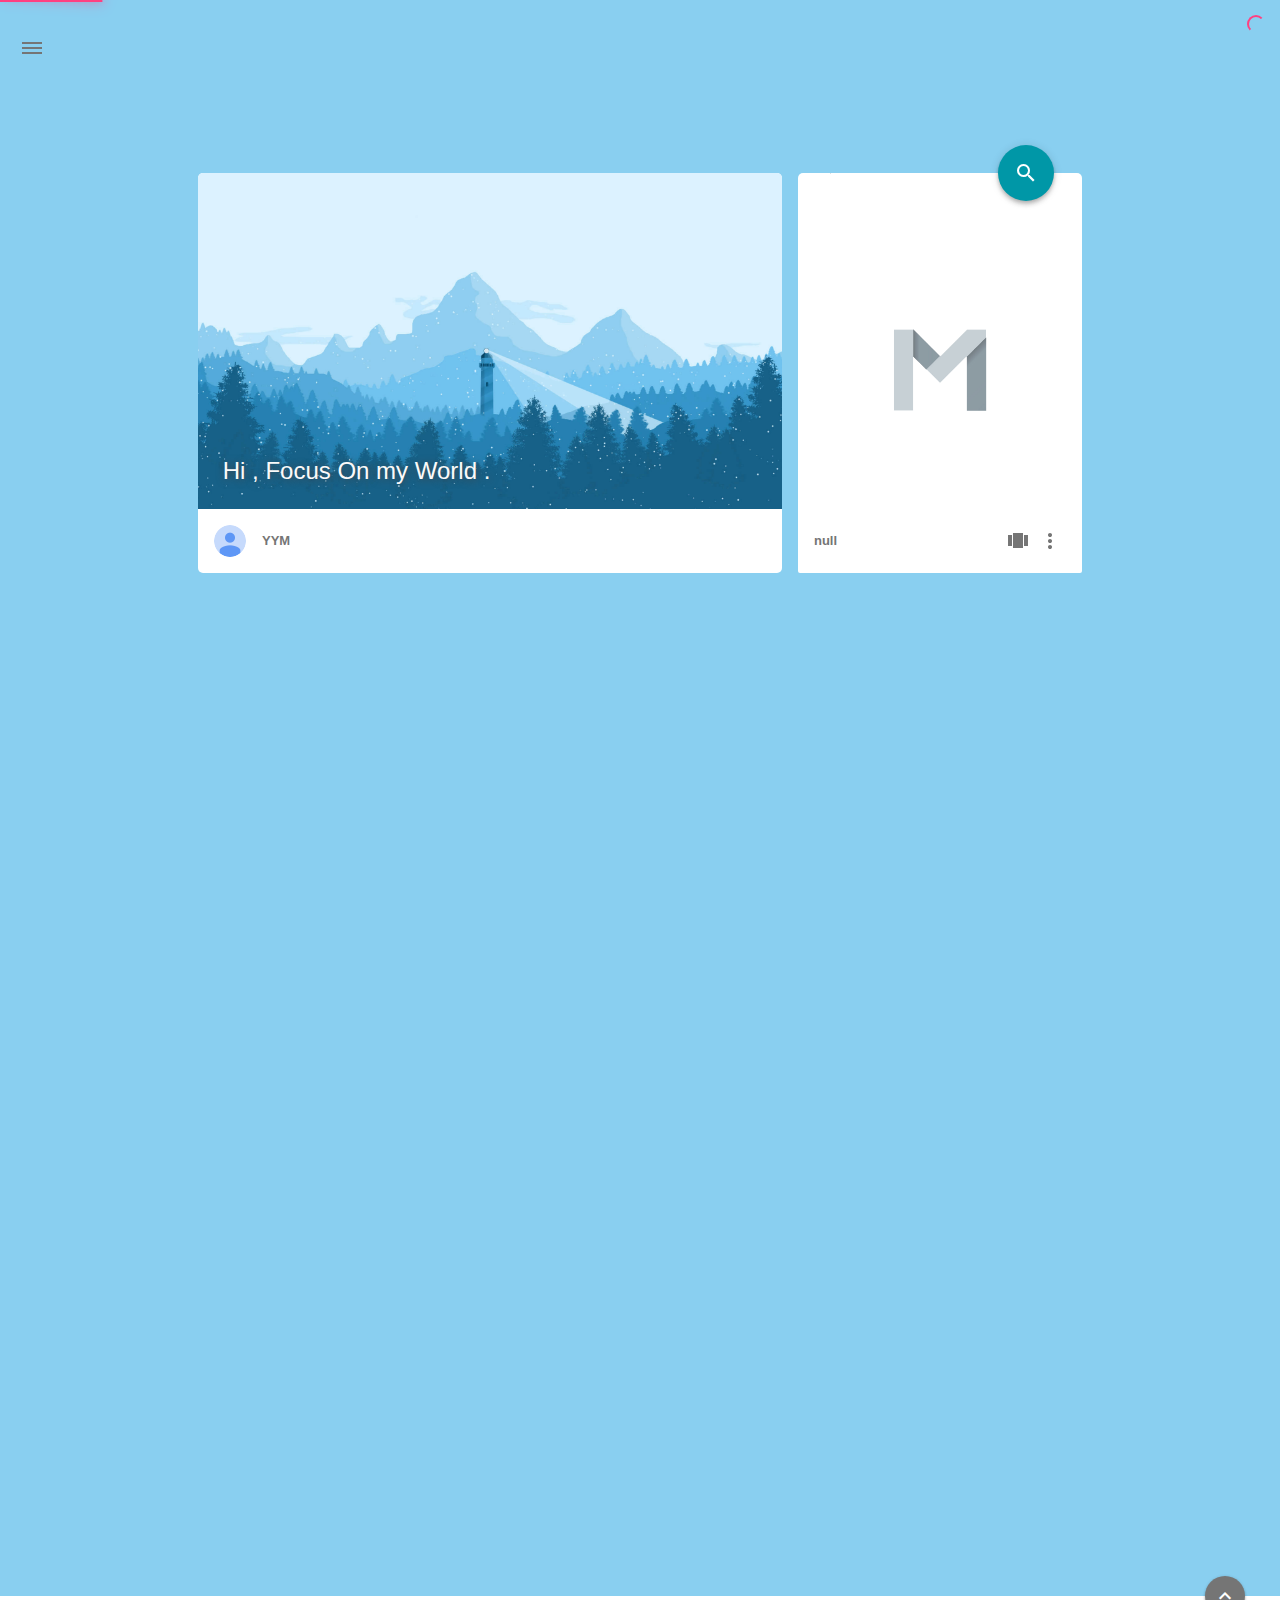
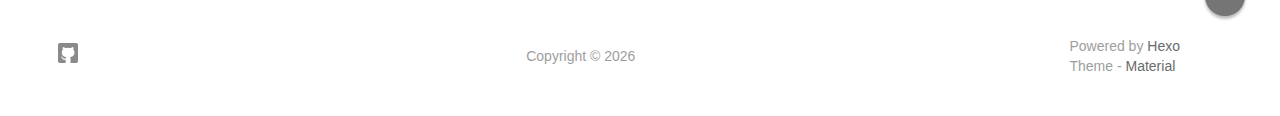
==== index.html @ 300a8f07 "Site updated: 2016-11-23 18:20:21" ====
<!DOCTYPE html>
<html>
    <head>
    <!-- Title -->
    
    <title>
        null
    </title>
    
    <!-- Favicons -->
    <link rel="icon shortcut" type="image/ico" href="/img/favicon.png">
    <link rel="icon" sizes="192x192" href="/img/favicon.png">
    <link rel="apple-touch-icon" href="/img/favicon.png">
    
    <!-- Meta & INfo -->
    <meta charset="utf-8">
    <meta http-equiv="X-UA-Compatible">
    <meta name="viewport" content="width=device-width, initial-scale=1">
    <meta name="theme-color" content="#0097A7">
    <meta name="author" content="YYM">
    <meta name="description" content="null">
    <meta name="keywords" content="yym">
    
    <!--iOS -->
    <meta name="viewport" content="width=device-width, initial-scale=1, user-scalable=no">
    <meta name="apple-mobile-web-app-title" content="Title">
    <meta name="apple-mobile-web-app-capable" content="yes">
    <meta name="apple-mobile-web-app-status-bar-style" content="black">
    <meta name="HandheldFriendly" content="True">
    <meta name="MobileOptimized" content="480">
    
    <!-- Add to homescreen for Chrome on Android -->
    <meta name="mobile-web-app-capable" content="yes">
    
    <!-- Add to homescreen for Safari on iOS -->
    <meta name="apple-mobile-web-app-capable" content="yes">
    <meta name="apple-mobile-web-app-status-bar-style" content="black">
    <meta name="apple-mobile-web-app-title" content="null">
    
    <!-- The Open Graph protocol -->
    <meta property="og:url" content="http://yoursite.com">
    <meta property="og:type" content="blog">
    <meta property="og:title" content="null">
    <meta property="og:description" content="null">
    
     <!--[if lte IE 9]>
        <link rel="stylesheet" href="/css/ie-blocker.css">
        
        
            <script src="/js/ie-blocker.zhCN.js"></script>
        
    <![endif]-->
    
    <!-- Import CSS -->
    <link rel="stylesheet" href="/css/material.min.css">
    <link rel="stylesheet" href="/css/style.min.css">
    <!-- Config CSS -->


<!-- Other Styles -->
<style>
	body, html{
		font-family: Roboto, "Helvetica Neue", Helvetica, "PingFang SC", "Hiragino Sans GB", "Microsoft YaHei", "微软雅黑", Arial, sans-serif;
	}
	
    a{
        color: #00838F
    }
    
    .mdl-card__media,
    #search-label,
    #search-form-label:after,
    #scheme-Paradox .hot_tags-count,
    #scheme-Paradox .sidebar_archives-count,
    #scheme-Paradox .sidebar-colored .sidebar-header,
    #scheme-Paradox .sidebar-colored .sidebar-badge{
        background-color: #0097A7 !important
    }
    
	/* Sidebar User Drop Down Menu Text Color */
	#scheme-Paradox .sidebar-colored .sidebar-nav>.dropdown>.dropdown-menu>li>a:hover,
    #scheme-Paradox .sidebar-colored .sidebar-nav>.dropdown>.dropdown-menu>li>a:focus{
        color: #0097A7 !important
    }
    
    #post_entry-right-info,
    .sidebar-colored .sidebar-nav li:hover > a,
    .sidebar-colored .sidebar-nav li:hover > a i,
    .sidebar-colored .sidebar-nav li > a:hover,
    .sidebar-colored .sidebar-nav li > a:hover i,
    .sidebar-colored .sidebar-nav li > a:focus i,
    .sidebar-colored .sidebar-nav > .open > a,
    .sidebar-colored .sidebar-nav > .open > a:hover,
    .sidebar-colored .sidebar-nav > .open > a:focus,
    #ds-reset #ds-ctx .ds-ctx-entry .ds-ctx-head a{
        color: #0097A7 !important
    }
    
    .toTop{
        background: #757575 !important
    }
		
	.material-layout .material-post>.material-nav,
	.material-layout .material-index>.material-nav,
	.material-nav a{
		color: #757575;
	}
		
	#scheme-Paradox .MD-burger-layer {
		background-color: #757575;
	}

	#scheme-Paradox #post-toc-trigger-btn{
		color: #757575;
	}
	
	.post-toc a:hover{
		color: #00838F;
		text-decoration: underline;
	}
</style>


<!-- Theme Background Related-->

    <style>
        body{
            background-color: #89cff0
        }
		
		/* blog_info bottom background */
        #scheme-Paradox .material-layout .something-else .mdl-card__supporting-text{
            background-color: #fff;
        }
    </style>




<!-- Fade Effect -->

    <style>
        .fade {
            transition: all 800ms linear;
            -webkit-transform: translate3d(0,0,0);
            -moz-transform: translate3d(0,0,0);
            -ms-transform: translate3d(0,0,0);
            -o-transform: translate3d(0,0,0);
            transform: translate3d(0,0,0);
            opacity: 1;
        }

        .fade.out{
            opacity: 0;
        }
    </style>

	<script src="/js/jquery.min.js"></script>
	
	<!-- UC Browser Compatible-->
	<script>
		var agent = navigator.userAgent.toLowerCase();
		if(agent.indexOf('ucbrowser')>0) {
			document.write('<link rel="stylesheet" href="/css/uc.css">');
		   alert('由于 UC 浏览器使用极旧的内核，而本网站使用了一些新的特性。\n为了您能更好的浏览，推荐使用 Chrome 或 Firefox 浏览器。');
		}
	</script>
    
    <!-- Custom Head -->
    
</head>
	
	

    <body id="scheme-Paradox">

		
        <div class="material-layout  mdl-js-layout has-drawer is-upgraded">
				
			
			
            <!-- Main Container -->
            <main class="material-layout__content" id="main">
				
                <!-- Top Anchor -->
                <div id="top"></div>
				
				
                <!-- Hamburger Button -->
                <button class="MD-burger-icon sidebar-toggle">
                    <span class="MD-burger-layer"></span>
                </button>
				
				
                <!-- Index Module -->
<div class="material-index mdl-grid">
	
		<!-- Paradox Header -->
		<!-- Daily pic -->
<div class="mdl-card daily-pic mdl-cell mdl-cell--8-col index-top-block">
    
    <!-- Pic & Slogan -->
    <div class="mdl-card__media mdl-color-text--grey-50" style="background-image:url(/img/daily_pic.png)">
        <p class="index-top-block-slogan"><a href="#">Hi , Focus On my World .</a></p>
    </div>

    <!-- Avatar & Name -->
    <div class="mdl-card__supporting-text meta mdl-color-text--grey-600">
        <!-- Author Avatar -->
        <div id="author-avatar">
            <img src="/img/avatar.png" width="32px" height="32px" alt="avatar">
        </div>
        <div>
            <strong>YYM</strong>
        </div>
    </div>
</div>

		<!-- Blog info -->
<div class="mdl-card something-else mdl-cell mdl-cell--8-col mdl-cell--4-col-desktop index-top-block">
	
    <!-- Search -->
	
	<!-- Google -->
	<div class="mdl-textfield mdl-js-textfield mdl-textfield--expandable" method="post" action="">
		<label id="search-label" class="mdl-button mdl-js-ripple-effect mdl-js-button mdl-button--fab mdl-color--accent mdl-shadow--4dp" for="search">
			<i class="material-icons mdl-color-text--white" role="presentation">search</i>
		</label>

		<form id="search-form" method="get" action="//google.com/search" accept-charset="UTF-8" class="mdl-textfield__expandable-holder" target="_blank">
			<input class="mdl-textfield__input search-input" type="search" name="q" id="search" placeholder="">
			<label id="search-form-label" class="mdl-textfield__label" for="search"></label>
			
			<input type="hidden" name="sitesearch" value="http://yoursite.com">
		</form>
	</div>






    <!-- LOGO -->
    <div class="something-else-logo mdl-color--white mdl-color-text--grey-600">
        <a href="null">
            <img src="/img/logo.png" alt="logo" />
        </a>
    </div>

    <!-- Infomation -->
    <div class="mdl-card__supporting-text meta meta--fill mdl-color-text--grey-600">
        <!-- Blog Title -->
        <div>
            <strong>null</strong>
        </div>
        <div class="section-spacer"></div>
        
        <!-- Pages -->
        <button id="show-pages-button" class="mdl-button mdl-js-button mdl-js-ripple-effect mdl-button--icon">
            <i class="material-icons" role="presentation">view_carousel</i>
            <span class="visuallyhidden">Pages</span>
        </button>
        <ul class="mdl-menu mdl-js-menu mdl-menu--bottom-right" for="show-pages-button">
            
                <a class="index_share-link" href="/about" title="about">
                    <l class="mdl-menu__item mdl-js-ripple-effect"i>
                        about
                    </li>
                </a>
            
        </ul>
        
        <!-- Menu -->
        <button id="menubtn" class="mdl-button mdl-js-button mdl-js-ripple-effect mdl-button--icon">
            <i class="material-icons" role="presentation">more_vert</i>
            <span class="visuallyhidden">show menu</span>
        </button>
        <ul class="mdl-menu mdl-js-menu mdl-menu--bottom-right" for="menubtn">
            
            <a class="index_share-link" href="null">
                <li class="mdl-menu__item mdl-js-ripple-effect">
                    文章 RSS
                </li>
            </a>
            <a class="index_share-link" href="https://twitter.com/intent/tweet?text=null&url=http://yoursite.com/&via=YYM" target="_blank">
                <li class="mdl-menu__item mdl-js-ripple-effect">
                    分享到 Twitter
                </li>
            </a>
            <a class="index_share-link" href="https://plus.google.com/share?url=http://yoursite.com/" target="_blank">
                <li class="mdl-menu__item mdl-js-ripple-effect">
                    分享到 Google+
                </li>
            </a>
            <a class="index_share-link" href="http://service.weibo.com/share/share.php?appkey=&title=null&url=http://yoursite.com/&pic=&searchPic=false&style=simple" target="_blank">
                <li class="mdl-menu__item mdl-js-ripple-effect">
                    分享到微博
                </li>
            </a>
        </ul>
    </div>
</div>

	
    
    
		
			<!-- Paradox Thumbnail -->
        	<div class="post_entry-module mdl-card mdl-cell mdl-cell--12-col fade out">
    
    <!-- Post Thumbnail -->
	
		
			<!-- Random Thumbnail -->
			<div class="post_thumbnail-random mdl-card__media mdl-color-text--grey-50">
		
	
				
		<!-- Post Title -->
		<p class="article-headline-p"><a href="/2016/11/23/hexo-基本使用/">Hexo 基本使用</a></p>
	</div>

    <!-- Post Excerpt -->
    <div class="mdl-color-text--grey-600 mdl-card__supporting-text post_entry-content">
        
          Hexo介...
        
        &nbsp;&nbsp;&nbsp;
        <span>
            <a href="/2016/11/23/hexo-基本使用/" target="_self">继续阅读</a>
        </span>
    </div>
    <!-- Post_entry Info-->
    <div id="post_entry-info">
        <div id="post_entry-left-info" class="mdl-card__supporting-text meta mdl-color-text--grey-600 ">
            <!-- Author Avatar -->
            <div id="author-avatar">
                <img src="/img/avatar.png" width="44px" height="44px" alt="YYM's avatar">
            </div>
            <div>
                <strong>YYM</strong>
                <span>11月 23, 2016</span>
            </div>
        </div>
        <div id="post_entry-right-info">
            <!-- Category -->
            <span class="post_entry-category">
                
            </span>
            
            
            
            <!-- Post Views -->
            <span class="post_entry-views">
                
            </span>
        </div>
    </div>
            
</div>

		
		
    
		
			<!-- Paradox Thumbnail -->
        	<div class="post_entry-module mdl-card mdl-cell mdl-cell--12-col fade out">
    
    <!-- Post Thumbnail -->
	
		
			<!-- Random Thumbnail -->
			<div class="post_thumbnail-random mdl-card__media mdl-color-text--grey-50">
		
	
				
		<!-- Post Title -->
		<p class="article-headline-p"><a href="/2016/11/23/hello-world/">Hello World</a></p>
	</div>

    <!-- Post Excerpt -->
    <div class="mdl-color-text--grey-600 mdl-card__supporting-text post_entry-content">
        
          Welcome to Hexo
        
        &nbsp;&nbsp;&nbsp;
        <span>
            <a href="/2016/11/23/hello-world/" target="_self">继续阅读</a>
        </span>
    </div>
    <!-- Post_entry Info-->
    <div id="post_entry-info">
        <div id="post_entry-left-info" class="mdl-card__supporting-text meta mdl-color-text--grey-600 ">
            <!-- Author Avatar -->
            <div id="author-avatar">
                <img src="/img/avatar.png" width="44px" height="44px" alt="YYM's avatar">
            </div>
            <div>
                <strong>YYM</strong>
                <span>11月 23, 2016</span>
            </div>
        </div>
        <div id="post_entry-right-info">
            <!-- Category -->
            <span class="post_entry-category">
                
            </span>
            
            
            
            <!-- Post Views -->
            <span class="post_entry-views">
                
            </span>
        </div>
    </div>
            
</div>

		
		
    
    
	
		<script>
    
    var randomNum;
    
    var locatePost = $(".something-else").next();
    for(var i=0; i < 10; i++){
        
        randomNum = Math.floor(Math.random() * 5 + 1);
        
        locatePost.children(".post_thumbnail-random").attr('id', 'random_thumbnail-'+randomNum);
        locatePost.children(".post_thumbnail-random").css('background-image', 'url(' + '/img/random/' + randomNum + '.png' + ')')
        
        locatePost = locatePost.next();
    }
    
</script>

	

</div>

				
				
					<!-- Overlay For Active Sidebar -->
<div class="sidebar-overlay "></div>

<!-- Material sidebar -->
<aside id="sidebar" class="sidebar sidebar-colored  sidebar-fixed-left" role="navigation">
	<div id="sidebar-main">
	    <!-- Sidebar Header -->
		<div class="sidebar-header header-cover" style="background-image: url(/img/sidebar_header.png);">
    <!-- Top bar -->
    <div class="top-bar"></div>

    <!-- Sidebar toggle button -->
    <button type="button" class="sidebar-toggle mdl-button mdl-js-button mdl-js-ripple-effect mdl-button--icon" style="display: initial;" data-upgraded=",MaterialButton,MaterialRipple">
    <i class="material-icons">clear_all</i>
    <span class="mdl-button__ripple-container"><span class="mdl-ripple"></span></span></button>

    <!-- Sidebar Avatar -->
    <div class="sidebar-image">
        <img src="/img/avatar.png" alt="YYM's avatar">
    </div>

    <!-- Sidebar Email -->
    <a data-toggle="dropdown" class="sidebar-brand" href="#settings-dropdown">
        906345638@qq.com
        <b class="caret"></b>
    </a>
</div>

		<!-- Sidebar Navigation  -->
		<ul class="nav sidebar-nav">
    <!-- User dropdown  -->
    <li class="dropdown">
        <ul id="settings-dropdown" class="dropdown-menu">
			
                <li>
                    <a href="#" target="_blank" title="Email Me">
						<i class="material-icons sidebar-material-icons sidebar-indent-left1pc-element">email</i>
                        Email Me
                    </a>
                </li>
            
        </ul>
    </li>

    <!-- Homepage -->
    <li id="sidebar-first-li">
        <a href="/" target="_self">
            <i class="material-icons sidebar-material-icons">home</i>
             主页
        </a>
    </li>

    <!-- I'm Feeling Lucky -->
<!--
    <li class="dropdown">
        <a href="" target="_self">
            <i class="material-icons sidebar-material-icons">explore</i>
             sidebar.imlucky
        </a>
    </li>
-->

	
    <!-- Archives  -->
    <li class="dropdown">
        <a href="#" class="ripple-effect dropdown-toggle" data-toggle="dropdown">
            <i class="material-icons sidebar-material-icons">inbox</i>
             归档
            <b class="caret"></b>
        </a>
        <ul class="dropdown-menu">
            <li>
            <a class="sidebar_archives-link" href="/archives/2016/11/">十一月 2016<span class="sidebar_archives-count">2</span></a>
        </ul>
    </li>

    <!-- Divider -->
    <li class="divider"></li>


    <!-- Pages  -->
	
		<li>
			<a href="/about" title="about">
				about
			</a>
		</li>
	

    <!-- Article Numebr  -->
    <li>
        <a href="/archives">
             文章总数
             <span class="sidebar-badge">2</span>
        </a>
    </li>
</ul>

		<!-- Sidebar Divider -->
		<div class="sidebar-divider"></div>

		<!-- Sidebar Footer -->
		<!-- 
I'm glad you use this theme, the development is no so easy, I hope you can keep the copyright, I will thank you so much.
If you still want to delete the copyrights, could you still retain the first one? Which namely "Theme Material"
It will not impact the appearance and can give developers a lot of support :)

很高兴您使用并喜欢该主题，开发不易 十分谢谢与希望您可以保留一下版权声明。
如果您仍然想删除的话 能否只保留第一项呢？即 "Theme Material"
它不会影响美观并可以给开发者很大的支持。 :) 
-->

<!-- Theme Material -->
<a href="https://github.com/viosey/hexo-theme-material"  class="sidebar-footer-text-a" target="_blank">
	<div class="sidebar-text mdl-button mdl-js-button mdl-js-ripple-effect sidebar-footer-text-div" data-upgraded=",MaterialButton,MaterialRipple">
		主题 - Material
		<span class="sidebar-badge badge-circle">i</span>
	</div>
</a>

<!-- Help & Support -->
<!--
<a href="mailto:hiviosey@gmail.com" class="sidebar-footer-text-a">
    <div class="sidebar-text mdl-button mdl-js-button mdl-js-ripple-effect sidebar-footer-text-div" data-upgraded=",MaterialButton,MaterialRipple">
		sidebar.help
		<span class="mdl-button__ripple-container">
			<span class="mdl-ripple"></span>
		</span>
	</div>
</a>
-->

<!-- Feedback -->
<!--
<a href="https://github.com/viosey/hexo-theme-material/issues" target="_blank" class="sidebar-footer-text-a">
    <div class="sidebar-text mdl-button mdl-js-button mdl-js-ripple-effect sidebar-footer-text-div" data-upgraded=",MaterialButton,MaterialRipple">
         sidebar.feedback
                    <span class="mdl-button__ripple-container"><span class="mdl-ripple"></span></span></div>
</a>
-->

<!-- Abount Theme -->
<!--
<a href="https://blog.viosey.com/index.php/Material.html" target="_blank" class="sidebar-footer-text-a">
    <div class="sidebar-text mdl-button mdl-js-button mdl-js-ripple-effect sidebar-footer-text-div" data-upgraded=",MaterialButton,MaterialRipple">
         sidebar.about_theme
        <span class="mdl-button__ripple-container"><span class="mdl-ripple"></span></span></div>
</a>-->

	</div>
    
    <!-- Sidebar Sponsor -->
    


</aside>

				
				
				
					<!-- Footer Top Button -->
					<div class="toTop-wrap">
    <a href="#top" class="toTop">
        <i class="material-icons footer_top-i">expand_less</i>
    </a>
</div>
				
				
				<!--Footer-->
<footer class="mdl-mini-footer" id="bottom">
	
	
		<!-- Paradox Footer Left Section -->
		<div class="mdl-mini-footer--left-section sns-list">
    <!-- Twitter -->
    
    
    
    <!-- Facebook -->
    
    
    
    <!-- Google + -->
    
    
    
    <!-- Weibo -->
    
    
    
    <!-- Instagram -->
    
    
    
    <!-- Tumblr -->
    
    
    
    <!-- Github -->
    
    <a href="https://github.com/coolyym2006" target="view_window"><button class="mdl-mini-footer--social-btn social-btn" style="background-image: url(/img/footer/footer_ico-github.png);">
        <span class="visuallyhidden">Github</span>
    </button></a>
    
</div>


		<!--Copyright-->
		<div id="copyright">Copyright&nbsp;©&nbsp;<script type="text/javascript">var fd = new Date();document.write(fd.getFullYear());</script>&nbsp;</div>

		<!-- Paradox Footer Right Section -->

		<!-- 
		I'm glad you use this theme, the development is no so easy, I hope you can keep the copyright.
		It will not impact the appearance and can give developers a lot of support :)

		很高兴您使用该主题，开发不易，希望您可以保留一下版权声明。
		它不会影响美观并可以给开发者很大的支持。 :) 
		-->

		<div class="mdl-mini-footer--right-section">
			<div>
				<div class="footer-develop-div">Powered by <a href="https://hexo.io" target="_blank" class="footer-develop-a">Hexo</a></div>
				<div class="footer-develop-div">Theme - <a href="https://github.com/viosey/hexo-theme-material" target="_blank" class="footer-develop-a">Material</a></div>
			</div>
		</div>
	
    
</footer>
                
				<!-- Import File -->
<script src="/js/js.min.js"></script>
<script src="/js/nprogress.js"></script>

<script type="text/javascript">
    NProgress.configure({
        showSpinner: true
    });
    NProgress.start();
    
    $('#nprogress .bar').css({
        'background': '#FF4081'
    });
    $('#nprogress .peg').css({
        'box-shadow': '0 0 10px #FF4081, 0 0 15px #FF4081'
    });
    $('#nprogress .spinner-icon').css({
        'border-top-color': '#FF4081',
        'border-left-color': '#FF4081'
    });
    
    setTimeout(function() {
        NProgress.done();
        $('.fade').removeClass('out');
    }, 800);
</script>











<!-- Swiftye -->


<!-- Local Search-->


<!-- Window Load-->
<script>
    // Post_Toc parent position fixed
    $(window).load(function() {
        $(".post-toc-wrap").parent(".mdl-menu__container").css("position", "fixed");
    });
</script>
            </main>
        </div>
		
    </body>
		
	
</html>
---- css/ie-blocker.css ----
@charset "utf-8";
body .demo-blog{
    display: none;
}

h1{
    background-color: #fff;
    font-size: 48px;
    line-height: 48px;
    border-left: none;
    width: auto;
    margin: 0px !important;
}

#ib-container {
    display: none;
    width: 100%;
    height: 100%;
    font-family: Arial, Helvetica, sans-serif;
    position: fixed;
    top: 0;
    left: 0;
    box-sizing: content-box !important;
    z-index: 99999;
}

#ib-container * {
    box-sizing: content-box !important;
}

.ib-modal {
    height: 288px;
    background: #fff;
    border-left: 8px solid #4fc1e9;
    position: absolute;
    color: #434a54;
    z-index: 99999;
    width: 592px;
    top: 50%;
    left: 50%;
    transform: translateY(-50%) translateX(-50%);
    padding: 49px 30px 30px;
}

.ib-header {
    height: 80px;
    padding: 0;
}

.ib-header h1 {
    margin: 0;
    font-size: 24px;
    text-align: left;
    color: #434a54;
}

.ib-header p {
    margin: 10px 0 0 0;
    font-size: 14px;
    line-height: 18px;
    text-align: left;
    color: #434a54;
}

.ib-header p strong {
    font-weight: normal;
    color: #3bafda;
}

.ib-browsers {
    height: 80px;
    list-style: none;
    margin: 0;
    padding: 0;
    padding-top: 0;
    margin-top: 49px;
}

.ib-browsers li {
    float: left;
    width: 148px;
    height: 80px;
    position: relative;
    list-style: none;
}

.ib-browsers li a {
    display: block;
    width: 100%;
    height: 100%;
    position: absolute;
    color: #434a54;
    text-decoration: none;
    cursor: pointer;
}

.ib-browsers li a:hover {
    background-color: #F2F2F2;
}

.ib-browsers li a:hover .ib-browser-name {
    background-color: #4fc1e9;
    color: #fff;
}

.ib-browser-icon {
    display: block;
    width: 118px;
    height: 90px;
    margin: 0 auto;
    margin-top: 20px;
}

.ib-browser-name {
    line-height: 18px;
    margin-top: 5px;
    text-align: center;
    font-size: 20px;
}

.ib-browser-description {
    height: 50px;
    line-height: 14px;
    font-size: 12px;
    margin-top: 10px;
    padding: 0 5px;
}

.ib-footer {
    height: 30px;
}

.ib-try {
    float: right;
    height: 30px;
    padding: 0 15px;
    color: #fff;
    background-color: #3bafda;
    font-size: 12px;
    line-height: 30px;
    cursor: pointer;
    text-decoration: none;
    margin-top: 49px;
}

.ib-try:hover {
    background-color: #4fc1e9;
}

.ib-mask {
    width: 100%;
    height: 100%;
    position: absolute;
    top: 0;
    left: 0;
    _position: absolute;
    _top: expression(eval(document.documentElement.scrollTop) + 'px');
    _left: expression(eval(document.documentElement.scrollLeft) + 'px');
    _right: auto;
    _bottom: auto;
    _width: expression(eval(document.documentElement.clientWidth) + 'px');
    _height: expression(eval(document.documentElement.clientHeight) + 'px');
    z-index: 99999;
}

.ib-mask {
    background: rgb(0, 0, 0);
    opacity: 0.8;
    -ms-filter: "progid:DXImageTransform.Microsoft.Alpha(Opacity=80)";
    filter: alpha(opacity=80);
    z-index: 99998;
}

.zh-cn #ib-container {
    font-family: 'Microsoft Yahei', sans-serif;
}

.zh-cn .ib-browser-description {
    font-size: 12px;
}
---- css/material.min.css ----
@charset "UTF-8";.mdl-button,.mdl-checkbox,audio,canvas,img,svg,video{vertical-align:middle}.visuallyhidden,hr{border:0;height:1px}.hidden,.invisible{visibility:hidden}address,body,h1,h2,h3,h4,h6,html,ol,p,ul{font-weight:400}blockquote,h1{line-height:1.35}blockquote,h1,h1 small,h2,h2 small,h3,h3 small,h4,h4 small,h5,h5 small,h6,h6 small{font-family:Roboto,Helvetica,Arial,sans-serif}.mdl-badge[data-badge]:after,.mdl-card,.mdl-layout__drawer,.mdl-layout__header{-webkit-box-direction:normal}html{color:rgba(0,0,0,.87)}::-moz-selection{background:#b3d4fc;text-shadow:none}::selection{background:#b3d4fc;text-shadow:none}hr{display:block;border-top:1px solid #ccc;margin:1em 0;padding:0}fieldset{border:0;margin:0;padding:0}textarea{resize:vertical}.browsehappy{margin:.2em 0;background:#ccc;color:#000;padding:.2em 0}.hidden{display:none!important}.visuallyhidden{clip:rect(0 0 0 0);margin:-1px;overflow:hidden;padding:0;position:absolute;width:1px}.visuallyhidden.focusable:active,.visuallyhidden.focusable:focus{clip:auto;height:auto;margin:0;overflow:visible;position:static;width:auto}body,html{width:100%}.clearfix:after,.clearfix:before{content:" ";display:table}.clearfix:after{clear:both}@media print{blockquote,img,pre,tr{page-break-inside:avoid}*,:after,:before{background:0 0!important;color:#000!important;box-shadow:none!important;text-shadow:none!important}a,a:visited{text-decoration:underline}a[href]:after{content:" (" attr(href)")"}abbr[title]:after{content:" (" attr(title)")"}a[href^="#"]:after,a[href^="javascript:"]:after{content:""}blockquote,pre{border:1px solid #999}thead{display:table-header-group}img{max-width:100%!important}h2,h3,p{orphans:3;widows:3}h2,h3{page-break-after:avoid}}.mdl-accordion,.mdl-button,.mdl-card,.mdl-checkbox,.mdl-dropdown-menu,.mdl-icon-toggle,.mdl-item,.mdl-radio,.mdl-slider,.mdl-switch,.mdl-tabs__tab,a{-webkit-tap-highlight-color:transparent;-webkit-tap-highlight-color:rgba(255,255,255,0)}html{height:100%;-ms-touch-action:manipulation;touch-action:manipulation}body{min-height:100%}main{display:block}[hidden]{display:none!important}body,html{font-family:Helvetica,Arial,sans-serif;font-size:14px;line-height:20px}h1,h2,h3,h4,h5,h6,p{padding:0}h1 small,h2 small,h3 small,h4 small,h5 small,h6 small{font-weight:400;line-height:1.35;letter-spacing:-.02em;opacity:.54;font-size:.6em}blockquote,h4{font-size:24px}ol,p,ul{font-size:14px}address,ol,p,ul{letter-spacing:0}address,h5{line-height:1}h6,ol,p,ul{line-height:24px}a,h5{font-weight:500}h1{font-size:56px;letter-spacing:-.02em;margin:24px 0}h2{font-size:45px;line-height:48px}h2,h3{margin:24px 0}h3{font-size:34px;line-height:40px}h4{line-height:32px;-moz-osx-font-smoothing:grayscale;margin:24px 0 16px}h5{font-size:20px;letter-spacing:.02em}h5,h6{margin:24px 0 16px}h6{font-size:16px;letter-spacing:.04em}p{margin:0 0 16px}a{color:#ff4081}blockquote{position:relative;font-weight:300;font-style:italic;letter-spacing:.08em}mark{background-color:#f4ff81}dt{font-weight:700}address{font-size:12px;font-style:normal}.mdl-typography--display-4,.mdl-typography--display-4-color-contrast{font-family:Roboto,Helvetica,Arial,sans-serif;font-size:112px;font-weight:300;line-height:1;letter-spacing:-.04em}.mdl-typography--display-1,.mdl-typography--display-1-color-contrast,.mdl-typography--display-2,.mdl-typography--display-2-color-contrast,.mdl-typography--display-3,.mdl-typography--display-3-color-contrast,.mdl-typography--headline,.mdl-typography--headline-color-contrast{font-family:Roboto,Helvetica,Arial,sans-serif;font-weight:400}.mdl-typography--display-4-color-contrast{opacity:.54}.mdl-typography--display-3,.mdl-typography--display-3-color-contrast{font-size:56px;line-height:1.35;letter-spacing:-.02em}.mdl-typography--display-3-color-contrast{opacity:.54}.mdl-typography--display-2,.mdl-typography--display-2-color-contrast{font-size:45px;line-height:48px}.mdl-typography--display-2-color-contrast{opacity:.54}.mdl-typography--display-1,.mdl-typography--display-1-color-contrast{font-size:34px;line-height:40px}.mdl-typography--display-1-color-contrast{opacity:.54}.mdl-typography--body-1-color-contrast,.mdl-typography--body-1-force-preferred-font-color-contrast,.mdl-typography--body-2-color-contrast,.mdl-typography--body-2-force-preferred-font-color-contrast,.mdl-typography--headline-color-contrast,.mdl-typography--subhead-color-contrast,.mdl-typography--title-color-contrast{opacity:.87}.mdl-typography--headline,.mdl-typography--headline-color-contrast{font-size:24px;line-height:32px;-moz-osx-font-smoothing:grayscale}.mdl-typography--title,.mdl-typography--title-color-contrast{font-family:Roboto,Helvetica,Arial,sans-serif;font-size:20px;font-weight:500;line-height:1;letter-spacing:.02em}.mdl-typography--subhead,.mdl-typography--subhead-color-contrast{font-family:Roboto,Helvetica,Arial,sans-serif;font-size:16px;font-weight:400;line-height:24px;letter-spacing:.04em}.mdl-typography--body-2,.mdl-typography--body-2-color-contrast{font-size:14px;font-weight:700;line-height:24px;letter-spacing:0}.mdl-typography--body-1,.mdl-typography--body-1-color-contrast{font-size:14px;font-weight:400;line-height:24px;letter-spacing:0}.mdl-typography--body-2-force-preferred-font,.mdl-typography--body-2-force-preferred-font-color-contrast{font-family:Roboto,Helvetica,Arial,sans-serif;font-size:14px;font-weight:500;line-height:24px;letter-spacing:0}.mdl-typography--body-1-force-preferred-font,.mdl-typography--body-1-force-preferred-font-color-contrast{font-family:Roboto,Helvetica,Arial,sans-serif;font-size:14px;font-weight:400;line-height:24px;letter-spacing:0}.mdl-typography--caption,.mdl-typography--caption-force-preferred-font{font-size:12px;font-weight:400;line-height:1;letter-spacing:0}.mdl-typography--caption-force-preferred-font{font-family:Roboto,Helvetica,Arial,sans-serif}.mdl-typography--caption-color-contrast,.mdl-typography--caption-force-preferred-font-color-contrast{font-size:12px;font-weight:400;line-height:1;letter-spacing:0;opacity:.54}.mdl-typography--button-color-contrast,.mdl-typography--menu-color-contrast{opacity:.87}.mdl-typography--caption-force-preferred-font-color-contrast,.mdl-typography--menu{font-family:Roboto,Helvetica,Arial,sans-serif}.mdl-typography--menu{font-size:14px;font-weight:500;line-height:1;letter-spacing:0}.mdl-typography--button,.mdl-typography--button-color-contrast,.mdl-typography--menu-color-contrast{font-family:Roboto,Helvetica,Arial,sans-serif;font-size:14px;font-weight:500;line-height:1;letter-spacing:0}.mdl-typography--button,.mdl-typography--button-color-contrast{text-transform:uppercase}.mdl-typography--text-left{text-align:left}.mdl-typography--text-right{text-align:right}.mdl-typography--text-center{text-align:center}.mdl-typography--text-justify{text-align:justify}.mdl-typography--text-nowrap{white-space:nowrap}.mdl-typography--text-lowercase{text-transform:lowercase}.mdl-typography--text-uppercase{text-transform:uppercase}.mdl-typography--text-capitalize{text-transform:capitalize}.mdl-button,.mdl-layout__tab,.mdl-tabs__tab{text-transform:uppercase}.mdl-typography--font-thin{font-weight:200!important}.mdl-typography--font-light{font-weight:300!important}.mdl-typography--font-regular{font-weight:400!important}.mdl-typography--font-medium{font-weight:500!important}.mdl-typography--font-bold{font-weight:700!important}.mdl-typography--font-black{font-weight:900!important}.mdl-color-text--red{color:#f44336!important}.mdl-color--red{background-color:#f44336!important}.mdl-color-text--red-50{color:#ffebee!important}.mdl-color--red-50{background-color:#ffebee!important}.mdl-color-text--red-100{color:#ffcdd2!important}.mdl-color--red-100{background-color:#ffcdd2!important}.mdl-color-text--red-200{color:#ef9a9a!important}.mdl-color--red-200{background-color:#ef9a9a!important}.mdl-color-text--red-300{color:#e57373!important}.mdl-color--red-300{background-color:#e57373!important}.mdl-color-text--red-400{color:#ef5350!important}.mdl-color--red-400{background-color:#ef5350!important}.mdl-color-text--red-500{color:#f44336!important}.mdl-color--red-500{background-color:#f44336!important}.mdl-color-text--red-600{color:#e53935!important}.mdl-color--red-600{background-color:#e53935!important}.mdl-color-text--red-700{color:#d32f2f!important}.mdl-color--red-700{background-color:#d32f2f!important}.mdl-color-text--red-800{color:#c62828!important}.mdl-color--red-800{background-color:#c62828!important}.mdl-color-text--red-900{color:#b71c1c!important}.mdl-color--red-900{background-color:#b71c1c!important}.mdl-color-text--red-A100{color:#ff8a80!important}.mdl-color--red-A100{background-color:#ff8a80!important}.mdl-color-text--red-A200{color:#ff5252!important}.mdl-color--red-A200{background-color:#ff5252!important}.mdl-color-text--red-A400{color:#ff1744!important}.mdl-color--red-A400{background-color:#ff1744!important}.mdl-color-text--red-A700{color:#d50000!important}.mdl-color--red-A700{background-color:#d50000!important}.mdl-color-text--pink{color:#e91e63!important}.mdl-color--pink{background-color:#e91e63!important}.mdl-color-text--pink-50{color:#fce4ec!important}.mdl-color--pink-50{background-color:#fce4ec!important}.mdl-color-text--pink-100{color:#f8bbd0!important}.mdl-color--pink-100{background-color:#f8bbd0!important}.mdl-color-text--pink-200{color:#f48fb1!important}.mdl-color--pink-200{background-color:#f48fb1!important}.mdl-color-text--pink-300{color:#f06292!important}.mdl-color--pink-300{background-color:#f06292!important}.mdl-color-text--pink-400{color:#ec407a!important}.mdl-color--pink-400{background-color:#ec407a!important}.mdl-color-text--pink-500{color:#e91e63!important}.mdl-color--pink-500{background-color:#e91e63!important}.mdl-color-text--pink-600{color:#d81b60!important}.mdl-color--pink-600{background-color:#d81b60!important}.mdl-color-text--pink-700{color:#c2185b!important}.mdl-color--pink-700{background-color:#c2185b!important}.mdl-color-text--pink-800{color:#ad1457!important}.mdl-color--pink-800{background-color:#ad1457!important}.mdl-color-text--pink-900{color:#880e4f!important}.mdl-color--pink-900{background-color:#880e4f!important}.mdl-color-text--pink-A100{color:#ff80ab!important}.mdl-color--pink-A100{background-color:#ff80ab!important}.mdl-color-text--pink-A200{color:#ff4081!important}.mdl-color--pink-A200{background-color:#ff4081!important}.mdl-color-text--pink-A400{color:#f50057!important}.mdl-color--pink-A400{background-color:#f50057!important}.mdl-color-text--pink-A700{color:#c51162!important}.mdl-color--pink-A700{background-color:#c51162!important}.mdl-color-text--purple{color:#9c27b0!important}.mdl-color--purple{background-color:#9c27b0!important}.mdl-color-text--purple-50{color:#f3e5f5!important}.mdl-color--purple-50{background-color:#f3e5f5!important}.mdl-color-text--purple-100{color:#e1bee7!important}.mdl-color--purple-100{background-color:#e1bee7!important}.mdl-color-text--purple-200{color:#ce93d8!important}.mdl-color--purple-200{background-color:#ce93d8!important}.mdl-color-text--purple-300{color:#ba68c8!important}.mdl-color--purple-300{background-color:#ba68c8!important}.mdl-color-text--purple-400{color:#ab47bc!important}.mdl-color--purple-400{background-color:#ab47bc!important}.mdl-color-text--purple-500{color:#9c27b0!important}.mdl-color--purple-500{background-color:#9c27b0!important}.mdl-color-text--purple-600{color:#8e24aa!important}.mdl-color--purple-600{background-color:#8e24aa!important}.mdl-color-text--purple-700{color:#7b1fa2!important}.mdl-color--purple-700{background-color:#7b1fa2!important}.mdl-color-text--purple-800{color:#6a1b9a!important}.mdl-color--purple-800{background-color:#6a1b9a!important}.mdl-color-text--purple-900{color:#4a148c!important}.mdl-color--purple-900{background-color:#4a148c!important}.mdl-color-text--purple-A100{color:#ea80fc!important}.mdl-color--purple-A100{background-color:#ea80fc!important}.mdl-color-text--purple-A200{color:#e040fb!important}.mdl-color--purple-A200{background-color:#e040fb!important}.mdl-color-text--purple-A400{color:#d500f9!important}.mdl-color--purple-A400{background-color:#d500f9!important}.mdl-color-text--purple-A700{color:#a0f!important}.mdl-color--purple-A700{background-color:#a0f!important}.mdl-color-text--deep-purple{color:#673ab7!important}.mdl-color--deep-purple{background-color:#673ab7!important}.mdl-color-text--deep-purple-50{color:#ede7f6!important}.mdl-color--deep-purple-50{background-color:#ede7f6!important}.mdl-color-text--deep-purple-100{color:#d1c4e9!important}.mdl-color--deep-purple-100{background-color:#d1c4e9!important}.mdl-color-text--deep-purple-200{color:#b39ddb!important}.mdl-color--deep-purple-200{background-color:#b39ddb!important}.mdl-color-text--deep-purple-300{color:#9575cd!important}.mdl-color--deep-purple-300{background-color:#9575cd!important}.mdl-color-text--deep-purple-400{color:#7e57c2!important}.mdl-color--deep-purple-400{background-color:#7e57c2!important}.mdl-color-text--deep-purple-500{color:#673ab7!important}.mdl-color--deep-purple-500{background-color:#673ab7!important}.mdl-color-text--deep-purple-600{color:#5e35b1!important}.mdl-color--deep-purple-600{background-color:#5e35b1!important}.mdl-color-text--deep-purple-700{color:#512da8!important}.mdl-color--deep-purple-700{background-color:#512da8!important}.mdl-color-text--deep-purple-800{color:#4527a0!important}.mdl-color--deep-purple-800{background-color:#4527a0!important}.mdl-color-text--deep-purple-900{color:#311b92!important}.mdl-color--deep-purple-900{background-color:#311b92!important}.mdl-color-text--deep-purple-A100{color:#b388ff!important}.mdl-color--deep-purple-A100{background-color:#b388ff!important}.mdl-color-text--deep-purple-A200{color:#7c4dff!important}.mdl-color--deep-purple-A200{background-color:#7c4dff!important}.mdl-color-text--deep-purple-A400{color:#651fff!important}.mdl-color--deep-purple-A400{background-color:#651fff!important}.mdl-color-text--deep-purple-A700{color:#6200ea!important}.mdl-color--deep-purple-A700{background-color:#6200ea!important}.mdl-color-text--indigo{color:#3f51b5!important}.mdl-color--indigo{background-color:#3f51b5!important}.mdl-color-text--indigo-50{color:#e8eaf6!important}.mdl-color--indigo-50{background-color:#e8eaf6!important}.mdl-color-text--indigo-100{color:#c5cae9!important}.mdl-color--indigo-100{background-color:#c5cae9!important}.mdl-color-text--indigo-200{color:#9fa8da!important}.mdl-color--indigo-200{background-color:#9fa8da!important}.mdl-color-text--indigo-300{color:#7986cb!important}.mdl-color--indigo-300{background-color:#7986cb!important}.mdl-color-text--indigo-400{color:#5c6bc0!important}.mdl-color--indigo-400{background-color:#5c6bc0!important}.mdl-color-text--indigo-500{color:#3f51b5!important}.mdl-color--indigo-500{background-color:#3f51b5!important}.mdl-color-text--indigo-600{color:#3949ab!important}.mdl-color--indigo-600{background-color:#3949ab!important}.mdl-color-text--indigo-700{color:#303f9f!important}.mdl-color--indigo-700{background-color:#303f9f!important}.mdl-color-text--indigo-800{color:#283593!important}.mdl-color--indigo-800{background-color:#283593!important}.mdl-color-text--indigo-900{color:#1a237e!important}.mdl-color--indigo-900{background-color:#1a237e!important}.mdl-color-text--indigo-A100{color:#8c9eff!important}.mdl-color--indigo-A100{background-color:#8c9eff!important}.mdl-color-text--indigo-A200{color:#536dfe!important}.mdl-color--indigo-A200{background-color:#536dfe!important}.mdl-color-text--indigo-A400{color:#3d5afe!important}.mdl-color--indigo-A400{background-color:#3d5afe!important}.mdl-color-text--indigo-A700{color:#304ffe!important}.mdl-color--indigo-A700{background-color:#304ffe!important}.mdl-color-text--blue{color:#2196f3!important}.mdl-color--blue{background-color:#2196f3!important}.mdl-color-text--blue-50{color:#e3f2fd!important}.mdl-color--blue-50{background-color:#e3f2fd!important}.mdl-color-text--blue-100{color:#bbdefb!important}.mdl-color--blue-100{background-color:#bbdefb!important}.mdl-color-text--blue-200{color:#90caf9!important}.mdl-color--blue-200{background-color:#90caf9!important}.mdl-color-text--blue-300{color:#64b5f6!important}.mdl-color--blue-300{background-color:#64b5f6!important}.mdl-color-text--blue-400{color:#42a5f5!important}.mdl-color--blue-400{background-color:#42a5f5!important}.mdl-color-text--blue-500{color:#2196f3!important}.mdl-color--blue-500{background-color:#2196f3!important}.mdl-color-text--blue-600{color:#1e88e5!important}.mdl-color--blue-600{background-color:#1e88e5!important}.mdl-color-text--blue-700{color:#1976d2!important}.mdl-color--blue-700{background-color:#1976d2!important}.mdl-color-text--blue-800{color:#1565c0!important}.mdl-color--blue-800{background-color:#1565c0!important}.mdl-color-text--blue-900{color:#0d47a1!important}.mdl-color--blue-900{background-color:#0d47a1!important}.mdl-color-text--blue-A100{color:#82b1ff!important}.mdl-color--blue-A100{background-color:#82b1ff!important}.mdl-color-text--blue-A200{color:#448aff!important}.mdl-color--blue-A200{background-color:#448aff!important}.mdl-color-text--blue-A400{color:#2979ff!important}.mdl-color--blue-A400{background-color:#2979ff!important}.mdl-color-text--blue-A700{color:#2962ff!important}.mdl-color--blue-A700{background-color:#2962ff!important}.mdl-color-text--light-blue{color:#03a9f4!important}.mdl-color--light-blue{background-color:#03a9f4!important}.mdl-color-text--light-blue-50{color:#e1f5fe!important}.mdl-color--light-blue-50{background-color:#e1f5fe!important}.mdl-color-text--light-blue-100{color:#b3e5fc!important}.mdl-color--light-blue-100{background-color:#b3e5fc!important}.mdl-color-text--light-blue-200{color:#81d4fa!important}.mdl-color--light-blue-200{background-color:#81d4fa!important}.mdl-color-text--light-blue-300{color:#4fc3f7!important}.mdl-color--light-blue-300{background-color:#4fc3f7!important}.mdl-color-text--light-blue-400{color:#29b6f6!important}.mdl-color--light-blue-400{background-color:#29b6f6!important}.mdl-color-text--light-blue-500{color:#03a9f4!important}.mdl-color--light-blue-500{background-color:#03a9f4!important}.mdl-color-text--light-blue-600{color:#039be5!important}.mdl-color--light-blue-600{background-color:#039be5!important}.mdl-color-text--light-blue-700{color:#0288d1!important}.mdl-color--light-blue-700{background-color:#0288d1!important}.mdl-color-text--light-blue-800{color:#0277bd!important}.mdl-color--light-blue-800{background-color:#0277bd!important}.mdl-color-text--light-blue-900{color:#01579b!important}.mdl-color--light-blue-900{background-color:#01579b!important}.mdl-color-text--light-blue-A100{color:#80d8ff!important}.mdl-color--light-blue-A100{background-color:#80d8ff!important}.mdl-color-text--light-blue-A200{color:#40c4ff!important}.mdl-color--light-blue-A200{background-color:#40c4ff!important}.mdl-color-text--light-blue-A400{color:#00b0ff!important}.mdl-color--light-blue-A400{background-color:#00b0ff!important}.mdl-color-text--light-blue-A700{color:#0091ea!important}.mdl-color--light-blue-A700{background-color:#0091ea!important}.mdl-color-text--cyan{color:#00bcd4!important}.mdl-color--cyan{background-color:#00bcd4!important}.mdl-color-text--cyan-50{color:#e0f7fa!important}.mdl-color--cyan-50{background-color:#e0f7fa!important}.mdl-color-text--cyan-100{color:#b2ebf2!important}.mdl-color--cyan-100{background-color:#b2ebf2!important}.mdl-color-text--cyan-200{color:#80deea!important}.mdl-color--cyan-200{background-color:#80deea!important}.mdl-color-text--cyan-300{color:#4dd0e1!important}.mdl-color--cyan-300{background-color:#4dd0e1!important}.mdl-color-text--cyan-400{color:#26c6da!important}.mdl-color--cyan-400{background-color:#26c6da!important}.mdl-color-text--cyan-500{color:#00bcd4!important}.mdl-color--cyan-500{background-color:#00bcd4!important}.mdl-color-text--cyan-600{color:#00acc1!important}.mdl-color--cyan-600{background-color:#00acc1!important}.mdl-color-text--cyan-700{color:#0097a7!important}.mdl-color--cyan-700{background-color:#0097a7!important}.mdl-color-text--cyan-800{color:#00838f!important}.mdl-color--cyan-800{background-color:#00838f!important}.mdl-color-text--cyan-900{color:#006064!important}.mdl-color--cyan-900{background-color:#006064!important}.mdl-color-text--cyan-A100{color:#84ffff!important}.mdl-color--cyan-A100{background-color:#84ffff!important}.mdl-color-text--cyan-A200{color:#18ffff!important}.mdl-color--cyan-A200{background-color:#18ffff!important}.mdl-color-text--cyan-A400{color:#00e5ff!important}.mdl-color--cyan-A400{background-color:#00e5ff!important}.mdl-color-text--cyan-A700{color:#00b8d4!important}.mdl-color--cyan-A700{background-color:#00b8d4!important}.mdl-color-text--teal{color:#009688!important}.mdl-color--teal{background-color:#009688!important}.mdl-color-text--teal-50{color:#e0f2f1!important}.mdl-color--teal-50{background-color:#e0f2f1!important}.mdl-color-text--teal-100{color:#b2dfdb!important}.mdl-color--teal-100{background-color:#b2dfdb!important}.mdl-color-text--teal-200{color:#80cbc4!important}.mdl-color--teal-200{background-color:#80cbc4!important}.mdl-color-text--teal-300{color:#4db6ac!important}.mdl-color--teal-300{background-color:#4db6ac!important}.mdl-color-text--teal-400{color:#26a69a!important}.mdl-color--teal-400{background-color:#26a69a!important}.mdl-color-text--teal-500{color:#009688!important}.mdl-color--teal-500{background-color:#009688!important}.mdl-color-text--teal-600{color:#00897b!important}.mdl-color--teal-600{background-color:#00897b!important}.mdl-color-text--teal-700{color:#00796b!important}.mdl-color--teal-700{background-color:#00796b!important}.mdl-color-text--teal-800{color:#00695c!important}.mdl-color--teal-800{background-color:#00695c!important}.mdl-color-text--teal-900{color:#004d40!important}.mdl-color--teal-900{background-color:#004d40!important}.mdl-color-text--teal-A100{color:#a7ffeb!important}.mdl-color--teal-A100{background-color:#a7ffeb!important}.mdl-color-text--teal-A200{color:#64ffda!important}.mdl-color--teal-A200{background-color:#64ffda!important}.mdl-color-text--teal-A400{color:#1de9b6!important}.mdl-color--teal-A400{background-color:#1de9b6!important}.mdl-color-text--teal-A700{color:#00bfa5!important}.mdl-color--teal-A700{background-color:#00bfa5!important}.mdl-color-text--green{color:#4caf50!important}.mdl-color--green{background-color:#4caf50!important}.mdl-color-text--green-50{color:#e8f5e9!important}.mdl-color--green-50{background-color:#e8f5e9!important}.mdl-color-text--green-100{color:#c8e6c9!important}.mdl-color--green-100{background-color:#c8e6c9!important}.mdl-color-text--green-200{color:#a5d6a7!important}.mdl-color--green-200{background-color:#a5d6a7!important}.mdl-color-text--green-300{color:#81c784!important}.mdl-color--green-300{background-color:#81c784!important}.mdl-color-text--green-400{color:#66bb6a!important}.mdl-color--green-400{background-color:#66bb6a!important}.mdl-color-text--green-500{color:#4caf50!important}.mdl-color--green-500{background-color:#4caf50!important}.mdl-color-text--green-600{color:#43a047!important}.mdl-color--green-600{background-color:#43a047!important}.mdl-color-text--green-700{color:#388e3c!important}.mdl-color--green-700{background-color:#388e3c!important}.mdl-color-text--green-800{color:#2e7d32!important}.mdl-color--green-800{background-color:#2e7d32!important}.mdl-color-text--green-900{color:#1b5e20!important}.mdl-color--green-900{background-color:#1b5e20!important}.mdl-color-text--green-A100{color:#b9f6ca!important}.mdl-color--green-A100{background-color:#b9f6ca!important}.mdl-color-text--green-A200{color:#69f0ae!important}.mdl-color--green-A200{background-color:#69f0ae!important}.mdl-color-text--green-A400{color:#00e676!important}.mdl-color--green-A400{background-color:#00e676!important}.mdl-color-text--green-A700{color:#00c853!important}.mdl-color--green-A700{background-color:#00c853!important}.mdl-color-text--light-green{color:#8bc34a!important}.mdl-color--light-green{background-color:#8bc34a!important}.mdl-color-text--light-green-50{color:#f1f8e9!important}.mdl-color--light-green-50{background-color:#f1f8e9!important}.mdl-color-text--light-green-100{color:#dcedc8!important}.mdl-color--light-green-100{background-color:#dcedc8!important}.mdl-color-text--light-green-200{color:#c5e1a5!important}.mdl-color--light-green-200{background-color:#c5e1a5!important}.mdl-color-text--light-green-300{color:#aed581!important}.mdl-color--light-green-300{background-color:#aed581!important}.mdl-color-text--light-green-400{color:#9ccc65!important}.mdl-color--light-green-400{background-color:#9ccc65!important}.mdl-color-text--light-green-500{color:#8bc34a!important}.mdl-color--light-green-500{background-color:#8bc34a!important}.mdl-color-text--light-green-600{color:#7cb342!important}.mdl-color--light-green-600{background-color:#7cb342!important}.mdl-color-text--light-green-700{color:#689f38!important}.mdl-color--light-green-700{background-color:#689f38!important}.mdl-color-text--light-green-800{color:#558b2f!important}.mdl-color--light-green-800{background-color:#558b2f!important}.mdl-color-text--light-green-900{color:#33691e!important}.mdl-color--light-green-900{background-color:#33691e!important}.mdl-color-text--light-green-A100{color:#ccff90!important}.mdl-color--light-green-A100{background-color:#ccff90!important}.mdl-color-text--light-green-A200{color:#b2ff59!important}.mdl-color--light-green-A200{background-color:#b2ff59!important}.mdl-color-text--light-green-A400{color:#76ff03!important}.mdl-color--light-green-A400{background-color:#76ff03!important}.mdl-color-text--light-green-A700{color:#64dd17!important}.mdl-color--light-green-A700{background-color:#64dd17!important}.mdl-color-text--lime{color:#cddc39!important}.mdl-color--lime{background-color:#cddc39!important}.mdl-color-text--lime-50{color:#f9fbe7!important}.mdl-color--lime-50{background-color:#f9fbe7!important}.mdl-color-text--lime-100{color:#f0f4c3!important}.mdl-color--lime-100{background-color:#f0f4c3!important}.mdl-color-text--lime-200{color:#e6ee9c!important}.mdl-color--lime-200{background-color:#e6ee9c!important}.mdl-color-text--lime-300{color:#dce775!important}.mdl-color--lime-300{background-color:#dce775!important}.mdl-color-text--lime-400{color:#d4e157!important}.mdl-color--lime-400{background-color:#d4e157!important}.mdl-color-text--lime-500{color:#cddc39!important}.mdl-color--lime-500{background-color:#cddc39!important}.mdl-color-text--lime-600{color:#c0ca33!important}.mdl-color--lime-600{background-color:#c0ca33!important}.mdl-color-text--lime-700{color:#afb42b!important}.mdl-color--lime-700{background-color:#afb42b!important}.mdl-color-text--lime-800{color:#9e9d24!important}.mdl-color--lime-800{background-color:#9e9d24!important}.mdl-color-text--lime-900{color:#827717!important}.mdl-color--lime-900{background-color:#827717!important}.mdl-color-text--lime-A100{color:#f4ff81!important}.mdl-color--lime-A100{background-color:#f4ff81!important}.mdl-color-text--lime-A200{color:#eeff41!important}.mdl-color--lime-A200{background-color:#eeff41!important}.mdl-color-text--lime-A400{color:#c6ff00!important}.mdl-color--lime-A400{background-color:#c6ff00!important}.mdl-color-text--lime-A700{color:#aeea00!important}.mdl-color--lime-A700{background-color:#aeea00!important}.mdl-color-text--yellow{color:#ffeb3b!important}.mdl-color--yellow{background-color:#ffeb3b!important}.mdl-color-text--yellow-50{color:#fffde7!important}.mdl-color--yellow-50{background-color:#fffde7!important}.mdl-color-text--yellow-100{color:#fff9c4!important}.mdl-color--yellow-100{background-color:#fff9c4!important}.mdl-color-text--yellow-200{color:#fff59d!important}.mdl-color--yellow-200{background-color:#fff59d!important}.mdl-color-text--yellow-300{color:#fff176!important}.mdl-color--yellow-300{background-color:#fff176!important}.mdl-color-text--yellow-400{color:#ffee58!important}.mdl-color--yellow-400{background-color:#ffee58!important}.mdl-color-text--yellow-500{color:#ffeb3b!important}.mdl-color--yellow-500{background-color:#ffeb3b!important}.mdl-color-text--yellow-600{color:#fdd835!important}.mdl-color--yellow-600{background-color:#fdd835!important}.mdl-color-text--yellow-700{color:#fbc02d!important}.mdl-color--yellow-700{background-color:#fbc02d!important}.mdl-color-text--yellow-800{color:#f9a825!important}.mdl-color--yellow-800{background-color:#f9a825!important}.mdl-color-text--yellow-900{color:#f57f17!important}.mdl-color--yellow-900{background-color:#f57f17!important}.mdl-color-text--yellow-A100{color:#ffff8d!important}.mdl-color--yellow-A100{background-color:#ffff8d!important}.mdl-color-text--yellow-A200{color:#ff0!important}.mdl-color--yellow-A200{background-color:#ff0!important}.mdl-color-text--yellow-A400{color:#ffea00!important}.mdl-color--yellow-A400{background-color:#ffea00!important}.mdl-color-text--yellow-A700{color:#ffd600!important}.mdl-color--yellow-A700{background-color:#ffd600!important}.mdl-color-text--amber{color:#ffc107!important}.mdl-color--amber{background-color:#ffc107!important}.mdl-color-text--amber-50{color:#fff8e1!important}.mdl-color--amber-50{background-color:#fff8e1!important}.mdl-color-text--amber-100{color:#ffecb3!important}.mdl-color--amber-100{background-color:#ffecb3!important}.mdl-color-text--amber-200{color:#ffe082!important}.mdl-color--amber-200{background-color:#ffe082!important}.mdl-color-text--amber-300{color:#ffd54f!important}.mdl-color--amber-300{background-color:#ffd54f!important}.mdl-color-text--amber-400{color:#ffca28!important}.mdl-color--amber-400{background-color:#ffca28!important}.mdl-color-text--amber-500{color:#ffc107!important}.mdl-color--amber-500{background-color:#ffc107!important}.mdl-color-text--amber-600{color:#ffb300!important}.mdl-color--amber-600{background-color:#ffb300!important}.mdl-color-text--amber-700{color:#ffa000!important}.mdl-color--amber-700{background-color:#ffa000!important}.mdl-color-text--amber-800{color:#ff8f00!important}.mdl-color--amber-800{background-color:#ff8f00!important}.mdl-color-text--amber-900{color:#ff6f00!important}.mdl-color--amber-900{background-color:#ff6f00!important}.mdl-color-text--amber-A100{color:#ffe57f!important}.mdl-color--amber-A100{background-color:#ffe57f!important}.mdl-color-text--amber-A200{color:#ffd740!important}.mdl-color--amber-A200{background-color:#ffd740!important}.mdl-color-text--amber-A400{color:#ffc400!important}.mdl-color--amber-A400{background-color:#ffc400!important}.mdl-color-text--amber-A700{color:#ffab00!important}.mdl-color--amber-A700{background-color:#ffab00!important}.mdl-color-text--orange{color:#ff9800!important}.mdl-color--orange{background-color:#ff9800!important}.mdl-color-text--orange-50{color:#fff3e0!important}.mdl-color--orange-50{background-color:#fff3e0!important}.mdl-color-text--orange-100{color:#ffe0b2!important}.mdl-color--orange-100{background-color:#ffe0b2!important}.mdl-color-text--orange-200{color:#ffcc80!important}.mdl-color--orange-200{background-color:#ffcc80!important}.mdl-color-text--orange-300{color:#ffb74d!important}.mdl-color--orange-300{background-color:#ffb74d!important}.mdl-color-text--orange-400{color:#ffa726!important}.mdl-color--orange-400{background-color:#ffa726!important}.mdl-color-text--orange-500{color:#ff9800!important}.mdl-color--orange-500{background-color:#ff9800!important}.mdl-color-text--orange-600{color:#fb8c00!important}.mdl-color--orange-600{background-color:#fb8c00!important}.mdl-color-text--orange-700{color:#f57c00!important}.mdl-color--orange-700{background-color:#f57c00!important}.mdl-color-text--orange-800{color:#ef6c00!important}.mdl-color--orange-800{background-color:#ef6c00!important}.mdl-color-text--orange-900{color:#e65100!important}.mdl-color--orange-900{background-color:#e65100!important}.mdl-color-text--orange-A100{color:#ffd180!important}.mdl-color--orange-A100{background-color:#ffd180!important}.mdl-color-text--orange-A200{color:#ffab40!important}.mdl-color--orange-A200{background-color:#ffab40!important}.mdl-color-text--orange-A400{color:#ff9100!important}.mdl-color--orange-A400{background-color:#ff9100!important}.mdl-color-text--orange-A700{color:#ff6d00!important}.mdl-color--orange-A700{background-color:#ff6d00!important}.mdl-color-text--deep-orange{color:#ff5722!important}.mdl-color--deep-orange{background-color:#ff5722!important}.mdl-color-text--deep-orange-50{color:#fbe9e7!important}.mdl-color--deep-orange-50{background-color:#fbe9e7!important}.mdl-color-text--deep-orange-100{color:#ffccbc!important}.mdl-color--deep-orange-100{background-color:#ffccbc!important}.mdl-color-text--deep-orange-200{color:#ffab91!important}.mdl-color--deep-orange-200{background-color:#ffab91!important}.mdl-color-text--deep-orange-300{color:#ff8a65!important}.mdl-color--deep-orange-300{background-color:#ff8a65!important}.mdl-color-text--deep-orange-400{color:#ff7043!important}.mdl-color--deep-orange-400{background-color:#ff7043!important}.mdl-color-text--deep-orange-500{color:#ff5722!important}.mdl-color--deep-orange-500{background-color:#ff5722!important}.mdl-color-text--deep-orange-600{color:#f4511e!important}.mdl-color--deep-orange-600{background-color:#f4511e!important}.mdl-color-text--deep-orange-700{color:#e64a19!important}.mdl-color--deep-orange-700{background-color:#e64a19!important}.mdl-color-text--deep-orange-800{color:#d84315!important}.mdl-color--deep-orange-800{background-color:#d84315!important}.mdl-color-text--deep-orange-900{color:#bf360c!important}.mdl-color--deep-orange-900{background-color:#bf360c!important}.mdl-color-text--deep-orange-A100{color:#ff9e80!important}.mdl-color--deep-orange-A100{background-color:#ff9e80!important}.mdl-color-text--deep-orange-A200{color:#ff6e40!important}.mdl-color--deep-orange-A200{background-color:#ff6e40!important}.mdl-color-text--deep-orange-A400{color:#ff3d00!important}.mdl-color--deep-orange-A400{background-color:#ff3d00!important}.mdl-color-text--deep-orange-A700{color:#dd2c00!important}.mdl-color--deep-orange-A700{background-color:#dd2c00!important}.mdl-color-text--brown{color:#795548!important}.mdl-color--brown{background-color:#795548!important}.mdl-color-text--brown-50{color:#efebe9!important}.mdl-color--brown-50{background-color:#efebe9!important}.mdl-color-text--brown-100{color:#d7ccc8!important}.mdl-color--brown-100{background-color:#d7ccc8!important}.mdl-color-text--brown-200{color:#bcaaa4!important}.mdl-color--brown-200{background-color:#bcaaa4!important}.mdl-color-text--brown-300{color:#a1887f!important}.mdl-color--brown-300{background-color:#a1887f!important}.mdl-color-text--brown-400{color:#8d6e63!important}.mdl-color--brown-400{background-color:#8d6e63!important}.mdl-color-text--brown-500{color:#795548!important}.mdl-color--brown-500{background-color:#795548!important}.mdl-color-text--brown-600{color:#6d4c41!important}.mdl-color--brown-600{background-color:#6d4c41!important}.mdl-color-text--brown-700{color:#5d4037!important}.mdl-color--brown-700{background-color:#5d4037!important}.mdl-color-text--brown-800{color:#4e342e!important}.mdl-color--brown-800{background-color:#4e342e!important}.mdl-color-text--brown-900{color:#3e2723!important}.mdl-color--brown-900{background-color:#3e2723!important}.mdl-color-text--grey{color:#9e9e9e!important}.mdl-color--grey{background-color:#9e9e9e!important}.mdl-color-text--grey-50{color:#fafafa!important}.mdl-color--grey-50{background-color:#fafafa!important}.mdl-color-text--grey-100{color:#f5f5f5!important}.mdl-color--grey-100{background-color:#f5f5f5!important}.mdl-color-text--grey-200{color:#eee!important}.mdl-color--grey-200{background-color:#eee!important}.mdl-color-text--grey-300{color:#e0e0e0!important}.mdl-color--grey-300{background-color:#e0e0e0!important}.mdl-color-text--grey-400{color:#bdbdbd!important}.mdl-color--grey-400{background-color:#bdbdbd!important}.mdl-color-text--grey-500{color:#9e9e9e!important}.mdl-color--grey-500{background-color:#9e9e9e!important}.mdl-color-text--grey-600{color:#757575!important}.mdl-color--grey-600{background-color:#757575!important}.mdl-color-text--grey-700{color:#616161!important}.mdl-color--grey-700{background-color:#616161!important}.mdl-color-text--grey-800{color:#424242!important}.mdl-color--grey-800{background-color:#424242!important}.mdl-color-text--grey-900{color:#212121!important}.mdl-color--grey-900{background-color:#212121!important}.mdl-color-text--blue-grey{color:#607d8b!important}.mdl-color--blue-grey{background-color:#607d8b!important}.mdl-color-text--blue-grey-50{color:#eceff1!important}.mdl-color--blue-grey-50{background-color:#eceff1!important}.mdl-color-text--blue-grey-100{color:#cfd8dc!important}.mdl-color--blue-grey-100{background-color:#cfd8dc!important}.mdl-color-text--blue-grey-200{color:#b0bec5!important}.mdl-color--blue-grey-200{background-color:#b0bec5!important}.mdl-color-text--blue-grey-300{color:#90a4ae!important}.mdl-color--blue-grey-300{background-color:#90a4ae!important}.mdl-color-text--blue-grey-400{color:#78909c!important}.mdl-color--blue-grey-400{background-color:#78909c!important}.mdl-color-text--blue-grey-500{color:#607d8b!important}.mdl-color--blue-grey-500{background-color:#607d8b!important}.mdl-color-text--blue-grey-600{color:#546e7a!important}.mdl-color--blue-grey-600{background-color:#546e7a!important}.mdl-color-text--blue-grey-700{color:#455a64!important}.mdl-color--blue-grey-700{background-color:#455a64!important}.mdl-color-text--blue-grey-800{color:#37474f!important}.mdl-color--blue-grey-800{background-color:#37474f!important}.mdl-color-text--blue-grey-900{color:#263238!important}.mdl-color--blue-grey-900{background-color:#263238!important}.mdl-color--black{background-color:#000!important}.mdl-color-text--black{color:#000!important}.mdl-color--white{background-color:#fff!important}.mdl-color-text--white{color:#fff!important}.mdl-color--primary{background-color:#3f51b5!important}.mdl-color--primary-contrast{background-color:#fff!important}.mdl-color--primary-dark{background-color:#303f9f!important}.mdl-color--accent{background-color:#ff4081!important}.mdl-color--accent-contrast{background-color:#fff!important}.mdl-color-text--primary{color:#3f51b5!important}.mdl-color-text--primary-contrast{color:#fff!important}.mdl-color-text--primary-dark{color:#303f9f!important}.mdl-color-text--accent{color:#ff4081!important}.mdl-color-text--accent-contrast{color:#fff!important}.mdl-ripple{background:#000;border-radius:50%;height:50px;left:0;opacity:0;pointer-events:none;position:absolute;top:0;-webkit-transform:translate(-50%,-50%);-ms-transform:translate(-50%,-50%);transform:translate(-50%,-50%);width:50px;overflow:hidden}.mdl-ripple.is-animating{-webkit-transition:-webkit-transform .3s cubic-bezier(0,0,.2,1),width .3s cubic-bezier(0,0,.2,1),height .3s cubic-bezier(0,0,.2,1),opacity .6s cubic-bezier(0,0,.2,1);transition:transform .3s cubic-bezier(0,0,.2,1),width .3s cubic-bezier(0,0,.2,1),height .3s cubic-bezier(0,0,.2,1),opacity .6s cubic-bezier(0,0,.2,1)}.mdl-ripple.is-visible{opacity:.3}.mdl-animation--default,.mdl-animation--fast-out-slow-in{-webkit-transition-timing-function:cubic-bezier(.4,0,.2,1);transition-timing-function:cubic-bezier(.4,0,.2,1)}.mdl-animation--linear-out-slow-in{-webkit-transition-timing-function:cubic-bezier(0,0,.2,1);transition-timing-function:cubic-bezier(0,0,.2,1)}.mdl-animation--fast-out-linear-in{-webkit-transition-timing-function:cubic-bezier(.4,0,1,1);transition-timing-function:cubic-bezier(.4,0,1,1)}.mdl-badge{position:relative;white-space:nowrap;margin-right:24px}.mdl-badge:not([data-badge]){margin-right:auto}.mdl-badge[data-badge]:after{content:attr(data-badge);display:-webkit-box;display:-webkit-flex;display:-ms-flexbox;display:flex;-webkit-box-orient:horizontal;-webkit-flex-direction:row;-ms-flex-direction:row;flex-direction:row;-webkit-flex-wrap:wrap;-ms-flex-wrap:wrap;flex-wrap:wrap;-webkit-box-pack:center;-webkit-justify-content:center;-ms-flex-pack:center;justify-content:center;-webkit-align-content:center;-ms-flex-line-pack:center;align-content:center;-webkit-box-align:center;-webkit-align-items:center;-ms-flex-align:center;align-items:center;position:absolute;top:-11px;right:-24px;font-family:Roboto,Helvetica,Arial,sans-serif;font-weight:600;font-size:12px;width:22px;height:22px;border-radius:50%;background:#ff4081;color:#fff}.mdl-card,.mdl-layout__drawer,.mdl-layout__header{-webkit-box-orient:vertical}.mdl-button .mdl-badge[data-badge]:after{top:-10px;right:-5px}.mdl-badge.mdl-badge--no-background[data-badge]:after{color:#ff4081;background:rgba(255,255,255,.2);box-shadow:0 0 1px gray}.mdl-button{background:0;border:0;border-radius:2px;color:#000;position:relative;height:36px;min-width:64px;padding:0 8px;display:inline-block;font-family:Roboto,Helvetica,Arial,sans-serif;font-size:14px;font-weight:500;letter-spacing:0;overflow:hidden;will-change:box-shadow,transform;-webkit-transition:box-shadow .2s cubic-bezier(.4,0,1,1),background-color .2s cubic-bezier(.4,0,.2,1),color .2s cubic-bezier(.4,0,.2,1);transition:box-shadow .2s cubic-bezier(.4,0,1,1),background-color .2s cubic-bezier(.4,0,.2,1),color .2s cubic-bezier(.4,0,.2,1);outline:0;cursor:pointer;text-decoration:none;text-align:center;line-height:36px}.mdl-button--fab,.mdl-button--icon{overflow:hidden;font-size:24px;padding:0}.mdl-button::-moz-focus-inner{border:0}.mdl-button:hover{background-color:rgba(158,158,158,.2)}.mdl-button:focus:not(:active){background-color:rgba(0,0,0,.12)}.mdl-button:active{background-color:rgba(158,158,158,.4)}.mdl-button.mdl-button--colored{color:#3f51b5}.mdl-button.mdl-button--colored:focus:not(:active){background-color:rgba(0,0,0,.12)}input.mdl-button[type=submit]{-webkit-appearance:none}.mdl-button--raised{background:rgba(158,158,158,.2);box-shadow:0 2px 2px 0 rgba(0,0,0,.14),0 3px 1px -2px rgba(0,0,0,.2),0 1px 5px 0 rgba(0,0,0,.12)}.mdl-button--raised:active{box-shadow:0 4px 5px 0 rgba(0,0,0,.14),0 1px 10px 0 rgba(0,0,0,.12),0 2px 4px -1px rgba(0,0,0,.2);background-color:rgba(158,158,158,.4)}.mdl-button--raised:focus:not(:active){box-shadow:0 0 8px rgba(0,0,0,.18),0 8px 16px rgba(0,0,0,.36);background-color:rgba(158,158,158,.4)}.mdl-button--raised.mdl-button--colored{background:#3f51b5;color:#fff}.mdl-button--raised.mdl-button--colored:active,.mdl-button--raised.mdl-button--colored:focus:not(:active),.mdl-button--raised.mdl-button--colored:hover{background-color:#3f51b5}.mdl-button--raised.mdl-button--colored .mdl-ripple{background:#fff}.mdl-button--fab{border-radius:50%;height:56px;margin:auto;min-width:56px;width:56px;background:rgba(158,158,158,.2);box-shadow:0 1px 1.5px 0 rgba(0,0,0,.12),0 1px 1px 0 rgba(0,0,0,.24);position:relative;line-height:normal}.mdl-button--fab .material-icons{transform:translate(-12px,-12px);line-height:24px;width:24px}.mdl-button--fab .material-icons,.mdl-button--icon .material-icons{position:absolute;top:50%;left:50%;-webkit-transform:translate(-12px,-12px);-ms-transform:translate(-12px,-12px)}.mdl-button--fab.mdl-button--mini-fab{height:40px;min-width:40px;width:40px}.mdl-button--fab .mdl-button__ripple-container{border-radius:50%;-webkit-mask-image:-webkit-radial-gradient(circle,#fff,#000)}.mdl-button--fab:active{box-shadow:0 4px 5px 0 rgba(0,0,0,.14),0 1px 10px 0 rgba(0,0,0,.12),0 2px 4px -1px rgba(0,0,0,.2);background-color:rgba(158,158,158,.4)}.mdl-button--fab:focus:not(:active){box-shadow:0 0 8px rgba(0,0,0,.18),0 8px 16px rgba(0,0,0,.36);background-color:rgba(158,158,158,.4)}.mdl-button--fab.mdl-button--colored{background:#ff4081;color:#fff}.mdl-button--fab.mdl-button--colored:active,.mdl-button--fab.mdl-button--colored:focus:not(:active),.mdl-button--fab.mdl-button--colored:hover{background-color:#ff4081}.mdl-button--fab.mdl-button--colored .mdl-ripple{background:#fff}.mdl-button--icon{border-radius:50%;height:32px;margin-left:0;margin-right:0;min-width:32px;width:32px;color:inherit;line-height:normal}.mdl-button--icon .material-icons{transform:translate(-12px,-12px);line-height:24px;width:24px}.mdl-button--icon.mdl-button--mini-icon{height:24px;min-width:24px;width:24px}.mdl-button--icon.mdl-button--mini-icon .material-icons{top:0;left:0}.mdl-button--icon .mdl-button__ripple-container{border-radius:50%;-webkit-mask-image:-webkit-radial-gradient(circle,#fff,#000)}.mdl-button__ripple-container{display:block;height:100%;left:0;position:absolute;top:0;width:100%;z-index:0;overflow:hidden}.mdl-button[disabled] .mdl-button__ripple-container .mdl-ripple{background-color:transparent}.mdl-button--primary.mdl-button--primary{color:#3f51b5}.mdl-button--primary.mdl-button--primary .mdl-ripple{background:#fff}.mdl-button--primary.mdl-button--primary.mdl-button--fab,.mdl-button--primary.mdl-button--primary.mdl-button--raised{color:#fff;background-color:#3f51b5}.mdl-button--accent.mdl-button--accent{color:#ff4081}.mdl-button--accent.mdl-button--accent .mdl-ripple{background:#fff}.mdl-button--accent.mdl-button--accent.mdl-button--fab,.mdl-button--accent.mdl-button--accent.mdl-button--raised{color:#fff;background-color:#ff4081}.mdl-button[disabled][disabled]{color:rgba(0,0,0,.26);cursor:auto;background-color:transparent}.mdl-button--colored[disabled][disabled],.mdl-button--fab[disabled][disabled],.mdl-button--raised[disabled][disabled]{background-color:rgba(0,0,0,.12);color:rgba(0,0,0,.26);box-shadow:0 2px 2px 0 rgba(0,0,0,.14),0 3px 1px -2px rgba(0,0,0,.2),0 1px 5px 0 rgba(0,0,0,.12)}.mdl-card{display:-webkit-box;display:-webkit-flex;display:-ms-flexbox;display:flex;-webkit-flex-direction:column;-ms-flex-direction:column;flex-direction:column;font-size:16px;font-weight:400;min-height:200px;overflow:hidden;width:330px;z-index:1;position:relative;background:#fff;border-radius:2px;box-sizing:border-box}.mdl-card__media{background-color:#ff4081;background-repeat:repeat;background-position:50% 50%;background-size:cover;background-origin:padding-box;background-attachment:scroll;box-sizing:border-box}.mdl-card__title{-webkit-box-align:center;-webkit-align-items:center;-ms-flex-align:center;align-items:center;color:#000;display:block;display:-webkit-box;display:-webkit-flex;display:-ms-flexbox;display:flex;-webkit-box-pack:stretch;-webkit-justify-content:stretch;-ms-flex-pack:stretch;justify-content:stretch;line-height:normal;padding:16px;-webkit-perspective-origin:165px 56px;perspective-origin:165px 56px;-webkit-transform-origin:165px 56px;-ms-transform-origin:165px 56px;transform-origin:165px 56px;box-sizing:border-box}.mdl-card__title.mdl-card--border{border-bottom:1px solid rgba(0,0,0,.1)}.mdl-card__title-text{-webkit-align-self:flex-end;-ms-flex-item-align:end;align-self:flex-end;color:inherit;display:block;display:-webkit-box;display:-webkit-flex;display:-ms-flexbox;display:flex;font-size:24px;font-weight:300;line-height:normal;overflow:hidden;-webkit-transform-origin:149px 48px;-ms-transform-origin:149px 48px;transform-origin:149px 48px;margin:0}.mdl-card__subtitle-text{font-size:14px;color:grey;margin:0}.mdl-card__supporting-text{color:rgba(0,0,0,.54);font-size:13px;line-height:18px;overflow:hidden;padding:16px;width:90%}.mdl-card__actions,.mdl-checkbox{box-sizing:border-box;width:100%}.mdl-card__actions{font-size:16px;line-height:normal;background-color:transparent;padding:8px}.mdl-card__actions.mdl-card--border{border-top:1px solid rgba(0,0,0,.1)}.mdl-card--expand{-webkit-box-flex:1;-webkit-flex-grow:1;-ms-flex-positive:1;flex-grow:1}.mdl-card__menu{position:absolute;right:16px;top:16px}.mdl-checkbox{position:relative;z-index:1;display:inline-block;height:24px;margin:0;padding:0}.mdl-checkbox.is-upgraded{padding-left:24px}.mdl-checkbox__input{line-height:24px}.mdl-checkbox.is-upgraded .mdl-checkbox__input{position:absolute;width:0;height:0;margin:0;padding:0;opacity:0;-ms-appearance:none;-moz-appearance:none;-webkit-appearance:none;appearance:none;border:0}.mdl-checkbox__box-outline,.mdl-checkbox__focus-helper{position:absolute;left:0;top:3px;display:inline-block;box-sizing:border-box;width:16px;height:16px}.mdl-checkbox__box-outline{margin:0;cursor:pointer;overflow:hidden;border:2px solid rgba(0,0,0,.54);border-radius:2px;z-index:2}.mdl-checkbox.is-checked .mdl-checkbox__box-outline{border:2px solid #3f51b5}.mdl-checkbox.is-disabled .mdl-checkbox__box-outline{border:2px solid rgba(0,0,0,.26);cursor:auto}.mdl-checkbox__focus-helper{border-radius:50%;background-color:transparent}.mdl-checkbox.is-focused .mdl-checkbox__focus-helper{box-shadow:0 0 0 8px rgba(0,0,0,.1);background-color:rgba(0,0,0,.1)}.mdl-checkbox.is-focused.is-checked .mdl-checkbox__focus-helper{box-shadow:0 0 0 8px rgba(63,81,181,.26);background-color:rgba(63,81,181,.26)}.mdl-layout__drawer,.mdl-layout__header,.mdl-menu__outline{box-shadow:0 2px 2px 0 rgba(0,0,0,.14),0 3px 1px -2px rgba(0,0,0,.2),0 1px 5px 0 rgba(0,0,0,.12)}.mdl-checkbox__tick-outline{position:absolute;top:0;left:0;height:100%;width:100%;-webkit-mask:url([data-uri]);mask:url([data-uri]);background:0;-webkit-transition-duration:.28s;transition-duration:.28s;transition-timing-function:cubic-bezier(.4,0,.2,1);-webkit-transition-property:background;transition-property:background}.mdl-checkbox__tick-outline,.mdl-data-table tbody tr{-webkit-transition-timing-function:cubic-bezier(.4,0,.2,1)}.mdl-checkbox__ripple-container,.mdl-icon-toggle__ripple-container{box-sizing:border-box;overflow:hidden;-webkit-mask-image:-webkit-radial-gradient(circle,#fff,#000)}.mdl-checkbox.is-checked .mdl-checkbox__tick-outline{background:url([data-uri]) #3f51b5}.mdl-checkbox.is-checked.is-disabled .mdl-checkbox__tick-outline{background:0 0}.mdl-checkbox__label{position:relative;cursor:pointer;font-size:16px;line-height:24px;margin:0}.mdl-checkbox.is-disabled .mdl-checkbox__label{color:rgba(0,0,0,.26);cursor:auto}.mdl-checkbox__ripple-container{position:absolute;z-index:2;top:-6px;left:-10px;width:36px;height:36px;border-radius:50%;cursor:pointer}.mdl-checkbox__ripple-container .mdl-ripple{background:#3f51b5}.mdl-checkbox.is-disabled .mdl-checkbox__ripple-container{cursor:auto}.mdl-checkbox.is-disabled .mdl-checkbox__ripple-container .mdl-ripple{background:0}.mdl-data-table{position:relative;border:1px solid rgba(0,0,0,.12);border-collapse:collapse;white-space:nowrap;font-size:13px;background-color:#fff}.mdl-data-table thead{padding-bottom:3px}.mdl-data-table thead .mdl-data-table__select{margin-top:0}.mdl-data-table tbody tr{position:relative;height:48px;-webkit-transition-duration:.28s;transition-duration:.28s;transition-timing-function:cubic-bezier(.4,0,.2,1);-webkit-transition-property:background-color;transition-property:background-color}.mdl-data-table tbody tr.is-selected{background-color:#e0e0e0}.mdl-data-table tbody tr:hover{background-color:#eee}.mdl-data-table th{padding:0 18px;text-align:right}.mdl-data-table td:first-of-type,.mdl-data-table th:first-of-type{padding-left:24px}.mdl-data-table td:last-of-type,.mdl-data-table th:last-of-type{padding-right:24px}.mdl-data-table td{text-align:right;position:relative;vertical-align:top;height:48px;border-top:1px solid rgba(0,0,0,.12);border-bottom:1px solid rgba(0,0,0,.12);padding:12px 18px 0;box-sizing:border-box}.mdl-data-table__cell--non-numeric.mdl-data-table__cell--non-numeric,.mdl-menu__item{text-align:left}.mdl-data-table td .mdl-data-table__select{vertical-align:top;position:absolute;left:24px}.mdl-data-table th{position:relative;vertical-align:bottom;text-overflow:ellipsis;font-weight:700;line-height:24px;letter-spacing:0;height:48px;font-size:12px;color:rgba(0,0,0,.54);padding-bottom:8px;box-sizing:border-box}.mdl-data-table th .mdl-data-table__select{position:relative}.mdl-data-table__select{width:16px}.mdl-mega-footer{padding:16px 40px;color:#9e9e9e;background-color:#424242}.mdl-mega-footer--bottom-section:after,.mdl-mega-footer--middle-section:after,.mdl-mega-footer--top-section:after,.mdl-mega-footer__bottom-section:after,.mdl-mega-footer__middle-section:after,.mdl-mega-footer__top-section:after{content:'';display:block;clear:both}.mdl-mega-footer--left-section,.mdl-mega-footer--right-section,.mdl-mega-footer__left-section,.mdl-mega-footer__right-section{margin-bottom:16px}.mdl-mega-footer--right-section a,.mdl-mega-footer__right-section a{display:block;margin-bottom:16px;color:inherit;text-decoration:none}@media screen and (min-width:760px){.mdl-mega-footer--left-section,.mdl-mega-footer__left-section{float:left}.mdl-mega-footer--right-section,.mdl-mega-footer__right-section{float:right}.mdl-mega-footer--right-section a,.mdl-mega-footer__right-section a{display:inline-block;margin-left:16px;line-height:36px;vertical-align:middle}}.mdl-mega-footer--social-btn,.mdl-mega-footer__social-btn{width:36px;height:36px;padding:0;margin:0;background-color:#9e9e9e;border:0}.mdl-mega-footer--drop-down-section,.mdl-mega-footer__drop-down-section{display:block;position:relative}@media screen and (min-width:760px){.mdl-mega-footer--drop-down-section,.mdl-mega-footer__drop-down-section{width:33%}.mdl-mega-footer--drop-down-section:nth-child(1),.mdl-mega-footer--drop-down-section:nth-child(2),.mdl-mega-footer__drop-down-section:nth-child(1),.mdl-mega-footer__drop-down-section:nth-child(2){float:left}.mdl-mega-footer--drop-down-section:nth-child(3),.mdl-mega-footer__drop-down-section:nth-child(3){float:right}.mdl-mega-footer--drop-down-section:nth-child(3):after,.mdl-mega-footer__drop-down-section:nth-child(3):after{clear:right}.mdl-mega-footer--drop-down-section:nth-child(4),.mdl-mega-footer__drop-down-section:nth-child(4){clear:right;float:right}.mdl-mega-footer--middle-section:after,.mdl-mega-footer__middle-section:after{content:'';display:block;clear:both}.mdl-mega-footer--bottom-section,.mdl-mega-footer__bottom-section{padding-top:0}}@media screen and (min-width:1024px){.mdl-mega-footer--drop-down-section,.mdl-mega-footer--drop-down-section:nth-child(3),.mdl-mega-footer--drop-down-section:nth-child(4),.mdl-mega-footer__drop-down-section,.mdl-mega-footer__drop-down-section:nth-child(3),.mdl-mega-footer__drop-down-section:nth-child(4){width:24%;float:left}}.mdl-mega-footer--heading-checkbox,.mdl-mega-footer__heading-checkbox{position:absolute;width:100%;height:55.8px;padding:32px;margin:-16px 0 0;cursor:pointer;z-index:1;opacity:0}.mdl-mega-footer--heading-checkbox~.mdl-mega-footer--heading:after,.mdl-mega-footer--heading-checkbox~.mdl-mega-footer__heading:after,.mdl-mega-footer__heading-checkbox~.mdl-mega-footer--heading:after,.mdl-mega-footer__heading-checkbox~.mdl-mega-footer__heading:after{font-family:'Material Icons';content:'\E5CE'}.mdl-mega-footer--heading-checkbox:checked~ul,.mdl-mega-footer__heading-checkbox:checked~ul{display:none}.mdl-mega-footer--heading-checkbox:checked~.mdl-mega-footer--heading:after,.mdl-mega-footer--heading-checkbox:checked~.mdl-mega-footer__heading:after,.mdl-mega-footer__heading-checkbox:checked~.mdl-mega-footer--heading:after,.mdl-mega-footer__heading-checkbox:checked~.mdl-mega-footer__heading:after{font-family:'Material Icons';content:'\E5CF'}.mdl-mega-footer--heading,.mdl-mega-footer__heading{position:relative;width:100%;padding-right:39.8px;margin-bottom:16px;box-sizing:border-box;font-size:14px;line-height:23.8px;font-weight:500;white-space:nowrap;text-overflow:ellipsis;overflow:hidden;color:#e0e0e0}.mdl-mega-footer--heading:after,.mdl-mega-footer__heading:after{content:'';position:absolute;top:0;right:0;display:block;width:23.8px;height:23.8px;background-size:cover}.mdl-mega-footer--link-list,.mdl-mega-footer__link-list{list-style:none;padding:0;margin:0 0 32px}.mdl-mega-footer--link-list:after,.mdl-mega-footer__link-list:after{clear:both;display:block;content:''}.mdl-mega-footer--link-list li,.mdl-mega-footer__link-list li{font-size:14px;font-weight:400;letter-spacing:0;line-height:20px}.mdl-mega-footer--link-list a,.mdl-mega-footer__link-list a{color:inherit;text-decoration:none;white-space:nowrap}.mdl-mega-footer--bottom-section,.mdl-mega-footer__bottom-section{padding-top:16px;margin-bottom:16px}.mdl-logo{margin-bottom:16px;color:#fff}.mdl-mega-footer--bottom-section .mdl-mega-footer--link-list li,.mdl-mega-footer__bottom-section .mdl-mega-footer__link-list li{float:left;margin-bottom:0;margin-right:16px}@media screen and (min-width:760px){.mdl-mega-footer--heading-checkbox,.mdl-mega-footer__heading-checkbox{display:none}.mdl-mega-footer--heading-checkbox~.mdl-mega-footer--heading:after,.mdl-mega-footer--heading-checkbox~.mdl-mega-footer__heading:after,.mdl-mega-footer__heading-checkbox~.mdl-mega-footer--heading:after,.mdl-mega-footer__heading-checkbox~.mdl-mega-footer__heading:after{background-image:none}.mdl-mega-footer--heading-checkbox:checked~ul,.mdl-mega-footer__heading-checkbox:checked~ul{display:block}.mdl-mega-footer--heading-checkbox:checked~.mdl-mega-footer--heading:after,.mdl-mega-footer--heading-checkbox:checked~.mdl-mega-footer__heading:after,.mdl-mega-footer__heading-checkbox:checked~.mdl-mega-footer--heading:after,.mdl-mega-footer__heading-checkbox:checked~.mdl-mega-footer__heading:after{content:''}.mdl-logo{float:left;margin-bottom:0;margin-right:16px}}.mdl-mini-footer{display:-webkit-box;display:-webkit-flex;display:-ms-flexbox;display:flex;-webkit-flex-flow:row wrap;-ms-flex-flow:row wrap;flex-flow:row wrap;-webkit-box-pack:justify;-webkit-justify-content:space-between;-ms-flex-pack:justify;justify-content:space-between;padding:32px 16px;color:#9e9e9e;background-color:#424242}.mdl-mini-footer:after{content:'';display:block}.mdl-mini-footer .mdl-logo{line-height:36px}.mdl-mini-footer--link-list,.mdl-mini-footer__link-list{display:-webkit-box;display:-webkit-flex;display:-ms-flexbox;display:flex;-webkit-flex-flow:row nowrap;-ms-flex-flow:row nowrap;flex-flow:row nowrap;list-style:none;margin:0;padding:0}.mdl-mini-footer--link-list li,.mdl-mini-footer__link-list li{margin-bottom:0;margin-right:16px}@media screen and (min-width:760px){.mdl-mini-footer--link-list li,.mdl-mini-footer__link-list li{line-height:36px}}.mdl-mini-footer--link-list a,.mdl-mini-footer__link-list a{color:inherit;text-decoration:none;white-space:nowrap}.mdl-mini-footer--left-section,.mdl-mini-footer__left-section{display:inline-block;-webkit-box-ordinal-group:1;-webkit-order:0;-ms-flex-order:0;order:0}.mdl-mini-footer--right-section,.mdl-mini-footer__right-section{display:inline-block;-webkit-box-ordinal-group:2;-webkit-order:1;-ms-flex-order:1;order:1}.mdl-mini-footer--social-btn,.mdl-mini-footer__social-btn{width:36px;height:36px;padding:0;margin:0;background-color:#9e9e9e;border:0}.mdl-icon-toggle__label,.mdl-menu__item,.mdl-menu__item[disabled],.mdl-menu__item[disabled]:focus,.mdl-menu__item[disabled]:hover{background-color:transparent}.mdl-icon-toggle{position:relative;z-index:1;vertical-align:middle;display:inline-block;height:32px;margin:0;padding:0}.mdl-icon-toggle__input{line-height:32px}.mdl-icon-toggle.is-upgraded .mdl-icon-toggle__input{position:absolute;width:0;height:0;margin:0;padding:0;opacity:0;-ms-appearance:none;-moz-appearance:none;-webkit-appearance:none;appearance:none;border:0}.mdl-icon-toggle__label{display:inline-block;position:relative;cursor:pointer;height:32px;width:32px;min-width:32px;color:#616161;border-radius:50%;padding:0;margin-left:0;margin-right:0;text-align:center;will-change:background-color;-webkit-transition:background-color .2s cubic-bezier(.4,0,.2,1),color .2s cubic-bezier(.4,0,.2,1);transition:background-color .2s cubic-bezier(.4,0,.2,1),color .2s cubic-bezier(.4,0,.2,1)}.mdl-icon-toggle__label.material-icons{line-height:32px;font-size:24px}.mdl-icon-toggle.is-checked .mdl-icon-toggle__label{color:#3f51b5}.mdl-icon-toggle.is-disabled .mdl-icon-toggle__label{color:rgba(0,0,0,.26);cursor:auto;-webkit-transition:none;transition:none}.mdl-icon-toggle.is-focused .mdl-icon-toggle__label{background-color:rgba(0,0,0,.12)}.mdl-icon-toggle.is-focused.is-checked .mdl-icon-toggle__label{background-color:rgba(63,81,181,.26)}.mdl-icon-toggle__ripple-container{position:absolute;z-index:2;top:-2px;left:-2px;width:36px;height:36px;border-radius:50%;cursor:pointer}.mdl-menu,.mdl-menu__outline{left:0;margin:0;position:absolute;top:0}.mdl-icon-toggle__ripple-container .mdl-ripple{background:#616161}.mdl-icon-toggle.is-disabled .mdl-icon-toggle__ripple-container{cursor:auto}.mdl-icon-toggle.is-disabled .mdl-icon-toggle__ripple-container .mdl-ripple{background:0}.mdl-menu__container{display:block;margin:0;padding:0;border:0;position:absolute;overflow:visible;height:0;width:0;z-index:-1}.mdl-menu__container.is-visible{z-index:999}.mdl-menu__outline{display:block;background:#fff;padding:0;border:0;border-radius:2px;overflow:hidden;opacity:0;-webkit-transform:scale(0);-ms-transform:scale(0);transform:scale(0);-webkit-transform-origin:0 0;-ms-transform-origin:0 0;transform-origin:0 0;will-change:transform;-webkit-transition:-webkit-transform .3s cubic-bezier(.4,0,.2,1),opacity .2s cubic-bezier(.4,0,.2,1);transition:transform .3s cubic-bezier(.4,0,.2,1),opacity .2s cubic-bezier(.4,0,.2,1);z-index:-1}.mdl-menu__container.is-visible .mdl-menu__outline{opacity:1;-webkit-transform:scale(1);-ms-transform:scale(1);transform:scale(1);z-index:999}.mdl-menu__outline.mdl-menu--bottom-right{-webkit-transform-origin:100% 0;-ms-transform-origin:100% 0;transform-origin:100% 0}.mdl-menu__outline.mdl-menu--top-left{-webkit-transform-origin:0 100%;-ms-transform-origin:0 100%;transform-origin:0 100%}.mdl-menu__outline.mdl-menu--top-right{-webkit-transform-origin:100% 100%;-ms-transform-origin:100% 100%;transform-origin:100% 100%}.mdl-menu{list-style:none;height:auto;width:auto;min-width:124px;padding:8px 0;opacity:0;clip:rect(0 0 0 0);z-index:-1}.mdl-menu__container.is-visible .mdl-menu{opacity:1;z-index:999}.mdl-menu.is-animating{-webkit-transition:opacity .2s cubic-bezier(.4,0,.2,1),clip .3s cubic-bezier(.4,0,.2,1);transition:opacity .2s cubic-bezier(.4,0,.2,1),clip .3s cubic-bezier(.4,0,.2,1)}.mdl-menu.mdl-menu--bottom-right{left:auto;right:0}.mdl-menu.mdl-menu--top-left{top:auto;bottom:0}.mdl-menu.mdl-menu--top-right{top:auto;left:auto;bottom:0;right:0}.mdl-menu.mdl-menu--unaligned{top:auto;left:auto}.mdl-menu__item{display:block;border:0;color:rgba(0,0,0,.87);margin:0;padding:0 16px;outline-color:#bdbdbd;position:relative;overflow:hidden;font-size:14px;font-weight:400;letter-spacing:0;text-decoration:none;cursor:pointer;height:48px;line-height:48px;white-space:nowrap;opacity:0;-webkit-transition:opacity .2s cubic-bezier(.4,0,.2,1);transition:opacity .2s cubic-bezier(.4,0,.2,1);user-select:none}.mdl-layout__tab-bar-button,.mdl-menu__item{-webkit-user-select:none;-moz-user-select:none;-ms-user-select:none}.mdl-menu__item:focus,.mdl-textfield.is-focused .mdl-textfield__input{outline:0}.mdl-menu__container.is-visible .mdl-menu__item{opacity:1}.mdl-menu__item::-moz-focus-inner{border:0}.mdl-menu__item[disabled]{color:#bdbdbd;cursor:auto}.mdl-menu__item[disabled] .mdl-ripple{background:0}.mdl-menu__item:focus,.mdl-menu__item:hover{background-color:#eee}.mdl-menu__item:active{background-color:#e0e0e0}.mdl-menu__item--ripple-container{display:block;height:100%;left:0;position:absolute;top:0;width:100%;z-index:0;overflow:hidden}.mdl-progress{display:block;position:relative;height:4px;width:500px}.mdl-progress>.bar{display:block;position:absolute;top:0;bottom:0;width:0;-webkit-transition:width .2s cubic-bezier(.4,0,.2,1);transition:width .2s cubic-bezier(.4,0,.2,1)}.mdl-progress>.progressbar{background-color:#3f51b5;z-index:1;left:0}.mdl-progress>.bufferbar{background-image:-webkit-linear-gradient(left,rgba(255,255,255,.7),rgba(255,255,255,.7)),-webkit-linear-gradient(left,#3f51b5,#3f51b5);background-image:linear-gradient(to right,rgba(255,255,255,.7),rgba(255,255,255,.7)),linear-gradient(to right,#3f51b5,#3f51b5);z-index:0;left:0}.mdl-progress>.auxbar{right:0}@supports(-webkit-appearance:none){.mdl-progress:not(.mdl-progress__indeterminate):not(.mdl-progress__indeterminate)>.auxbar{background-image:-webkit-linear-gradient(left,rgba(255,255,255,.7),rgba(255,255,255,.7)),-webkit-linear-gradient(left,#3f51b5,#3f51b5);background-image:linear-gradient(to right,rgba(255,255,255,.7),rgba(255,255,255,.7)),linear-gradient(to right,#3f51b5,#3f51b5);-webkit-mask:url([data-uri]);mask:url([data-uri])}}.mdl-progress:not(.mdl-progress__indeterminate)>.auxbar{background-image:-webkit-linear-gradient(left,rgba(255,255,255,.9),rgba(255,255,255,.9)),-webkit-linear-gradient(left,#3f51b5,#3f51b5);background-image:linear-gradient(to right,rgba(255,255,255,.9),rgba(255,255,255,.9)),linear-gradient(to right,#3f51b5,#3f51b5)}.mdl-progress.mdl-progress__indeterminate>.bar1{-webkit-animation-name:indeterminate1;animation-name:indeterminate1}.mdl-progress.mdl-progress__indeterminate>.bar1,.mdl-progress.mdl-progress__indeterminate>.bar3{background-color:#3f51b5;-webkit-animation-duration:2s;animation-duration:2s;-webkit-animation-iteration-count:infinite;animation-iteration-count:infinite;-webkit-animation-timing-function:linear;animation-timing-function:linear}.mdl-progress.mdl-progress__indeterminate>.bar3{background-image:none;-webkit-animation-name:indeterminate2;animation-name:indeterminate2}@-webkit-keyframes indeterminate1{0{left:0;width:0}50%{left:25%;width:75%}75%{left:100%;width:0}}@keyframes indeterminate1{0{left:0;width:0}50%{left:25%;width:75%}75%{left:100%;width:0}}@-webkit-keyframes indeterminate2{0,50%{left:0;width:0}75%{left:0;width:25%}100%{left:100%;width:0}}@keyframes indeterminate2{0,50%{left:0;width:0}75%{left:0;width:25%}100%{left:100%;width:0}}.material-layout,.mdl-layout__container{height:100%;width:100%}.mdl-navigation{display:-webkit-box;display:-webkit-flex;display:-ms-flexbox;display:flex;-webkit-flex-wrap:nowrap;-ms-flex-wrap:nowrap;flex-wrap:nowrap;box-sizing:border-box}.mdl-navigation__link{color:#424242;text-decoration:none;font-weight:500;font-size:13px;margin:0}.material-layout.is-small-screen .mdl-layout--large-screen-only,.material-layout:not(.is-small-screen) .mdl-layout--small-screen-only{display:none}.mdl-layout__container{position:absolute}.mdl-layout-title{display:block;position:relative;font-family:Roboto,Helvetica,Arial,sans-serif;font-size:20px;line-height:1;letter-spacing:.02em;font-weight:400;box-sizing:border-box}.mdl-layout-spacer{-webkit-box-flex:1;-webkit-flex-grow:1;-ms-flex-positive:1;flex-grow:1}.mdl-layout__drawer{display:-webkit-box;display:-webkit-flex;display:-ms-flexbox;display:flex;-webkit-flex-direction:column;-ms-flex-direction:column;flex-direction:column;-webkit-flex-wrap:nowrap;-ms-flex-wrap:nowrap;flex-wrap:nowrap;width:240px;height:100%;max-height:100%;position:absolute;top:0;left:0;box-sizing:border-box;border-right:1px solid #e0e0e0;background:#fafafa;-webkit-transform:translateX(-250px);-ms-transform:translateX(-250px);transform:translateX(-250px);-webkit-transform-style:preserve-3d;transform-style:preserve-3d;will-change:transform;-webkit-transition-duration:.2s;transition-duration:.2s;-webkit-transition-timing-function:cubic-bezier(.4,0,.2,1);transition-timing-function:cubic-bezier(.4,0,.2,1);-webkit-transition-property:-webkit-transform;transition-property:transform;color:#424242;overflow:visible;overflow-y:auto;z-index:5}.mdl-layout__drawer.is-visible{-webkit-transform:translateX(0);-ms-transform:translateX(0);transform:translateX(0)}.mdl-layout__drawer>*{-webkit-flex-shrink:0;-ms-flex-negative:0;flex-shrink:0}.mdl-layout__drawer>.mdl-layout-title{line-height:64px;padding-left:40px}@media screen and (max-width:1024px){.mdl-layout__drawer>.mdl-layout-title{line-height:56px;padding-left:16px}}.mdl-layout__drawer .mdl-navigation{-webkit-box-orient:vertical;-webkit-box-direction:normal;-webkit-flex-direction:column;-ms-flex-direction:column;flex-direction:column;-webkit-box-align:stretch;-webkit-align-items:stretch;-ms-flex-align:stretch;align-items:stretch;padding-top:16px}.mdl-layout__drawer .mdl-navigation .mdl-navigation__link{display:block;-webkit-flex-shrink:0;-ms-flex-negative:0;flex-shrink:0;padding:16px 40px;margin:0;color:#757575}.mdl-layout__drawer .mdl-navigation .mdl-navigation__link:hover{background-color:#e0e0e0}.mdl-layout__drawer .mdl-navigation .mdl-navigation__link--current{background-color:#000;color:#3f51b5}.mdl-layout__drawer-button{display:block;position:absolute;height:48px;width:48px;border:0;-webkit-flex-shrink:0;-ms-flex-negative:0;flex-shrink:0;overflow:hidden;text-align:center;cursor:pointer;font-size:26px;line-height:50px;font-family:Helvetica,Arial,sans-serif;margin:10px 12px;top:0;left:0;color:#fff;z-index:4}.mdl-layout__header .mdl-layout__drawer-button{position:absolute;color:#fff;background-color:inherit}@media screen and (max-width:1024px){.mdl-layout__drawer .mdl-navigation .mdl-navigation__link{padding:16px}.mdl-layout__header .mdl-layout__drawer-button{margin:4px}.mdl-layout__drawer-button{margin:4px;color:rgba(0,0,0,.5)}}@media screen and (min-width:1025px){.mdl-layout--fixed-drawer>.mdl-layout__drawer{-webkit-transform:translateX(0);-ms-transform:translateX(0);transform:translateX(0)}.mdl-layout--fixed-drawer>.mdl-layout__drawer-button{display:none}}.mdl-layout__header{display:-webkit-box;display:-webkit-flex;display:-ms-flexbox;display:flex;-webkit-flex-direction:column;-ms-flex-direction:column;flex-direction:column;-webkit-flex-wrap:nowrap;-ms-flex-wrap:nowrap;flex-wrap:nowrap;-webkit-box-pack:start;-webkit-justify-content:flex-start;-ms-flex-pack:start;justify-content:flex-start;box-sizing:border-box;-webkit-flex-shrink:0;-ms-flex-negative:0;flex-shrink:0;width:100%;margin:0;padding:0;border:0;min-height:64px;max-height:1000px;z-index:3;background-color:#3f51b5;color:#fff;-webkit-transition-duration:.2s;transition-duration:.2s;transition-timing-function:cubic-bezier(.4,0,.2,1);-webkit-transition-property:max-height,box-shadow;transition-property:max-height,box-shadow}.mdl-layout__header,.mdl-layout__obfuscator{-webkit-transition-timing-function:cubic-bezier(.4,0,.2,1)}.mdl-layout--fixed-drawer:not(.is-small-screen)>.mdl-layout__header{margin-left:240px;width:calc(100% - 240px)}.mdl-layout__header-row,.mdl-layout__header-row .mdl-navigation{-webkit-box-orient:horizontal;-webkit-box-direction:normal;margin:0}.mdl-layout--fixed-drawer>.mdl-layout__header .mdl-layout__header-row{padding-left:40px}.mdl-layout__header>.mdl-layout-icon{position:absolute;left:40px;top:16px;height:32px;width:32px;overflow:hidden;z-index:3;display:block}.mdl-layout.has-drawer .mdl-layout__header>.mdl-layout-icon{display:none}.mdl-layout__header.is-compact{max-height:64px}.mdl-layout__header.is-compact.has-tabs{height:112px}@media screen and (max-width:1024px){.mdl-layout__header{min-height:56px;display:none}.mdl-layout__header>.mdl-layout-icon{left:16px;top:12px}.mdl-layout__header.is-compact{max-height:56px}.mdl-layout__header.is-compact.has-tabs{min-height:104px}.mdl-layout--fixed-header>.mdl-layout__header{display:-webkit-box;display:-webkit-flex;display:-ms-flexbox;display:flex}}.mdl-layout__header--transparent.mdl-layout__header--transparent{background-color:transparent;box-shadow:none}.mdl-layout__header--scroll,.mdl-layout__header--seamed{box-shadow:none}.mdl-layout__header--waterfall{box-shadow:none;overflow:hidden}.mdl-layout__header--waterfall.is-casting-shadow{box-shadow:0 2px 2px 0 rgba(0,0,0,.14),0 3px 1px -2px rgba(0,0,0,.2),0 1px 5px 0 rgba(0,0,0,.12)}.mdl-layout__header-row{display:-webkit-box;display:-webkit-flex;display:-ms-flexbox;display:flex;-webkit-flex-direction:row;-ms-flex-direction:row;flex-direction:row;-webkit-flex-wrap:nowrap;-ms-flex-wrap:nowrap;flex-wrap:nowrap;-webkit-flex-shrink:0;-ms-flex-negative:0;flex-shrink:0;box-sizing:border-box;-webkit-align-self:stretch;-ms-flex-item-align:stretch;align-self:stretch;-webkit-box-align:center;-webkit-align-items:center;-ms-flex-align:center;align-items:center;height:64px;padding:0 40px 0 80px}@media screen and (max-width:1024px){.mdl-layout__header-row{height:56px;padding:0 16px 0 72px}}.mdl-layout__header-row>*{-webkit-flex-shrink:0;-ms-flex-negative:0;flex-shrink:0}.mdl-layout__header--scroll .mdl-layout__header-row{width:100%}.mdl-layout__header-row .mdl-navigation{padding:0;height:64px;-webkit-flex-direction:row;-ms-flex-direction:row;flex-direction:row;-webkit-box-align:center;-webkit-align-items:center;-ms-flex-align:center;align-items:center}.mdl-layout__header-row .mdl-navigation__link{display:block;color:#fff;line-height:64px;padding:0 24px}@media screen and (max-width:1024px){.mdl-layout__header-row .mdl-navigation{height:56px}.mdl-layout__header-row .mdl-navigation__link{line-height:56px;padding:0 16px}}.mdl-layout__tab,.mdl-layout__tab-bar-button .material-icons{line-height:48px}.mdl-layout__obfuscator{background-color:transparent;position:absolute;top:0;left:0;height:100%;width:100%;z-index:4;visibility:hidden;-webkit-transition-property:background-color;transition-property:background-color;-webkit-transition-duration:.2s;transition-duration:.2s;transition-timing-function:cubic-bezier(.4,0,.2,1)}.mdl-layout__drawer.is-visible~.mdl-layout__obfuscator{background-color:rgba(0,0,0,.5);visibility:visible}.material-layout_content{-ms-flex:0 1 auto;display:inline-block;overflow-y:auto;overflow-x:hidden;-webkit-box-flex:1;-webkit-flex-grow:1;-ms-flex-positive:1;flex-grow:1;z-index:1;-webkit-overflow-scrolling:touch}.mdl-layout--fixed-drawer>.material-layout_content{margin-left:240px}.mdl-layout__container.has-scrolling-header .material-layout_content{overflow:visible}@media screen and (max-width:1024px){.mdl-layout--fixed-drawer>.material-layout_content{margin-left:0}.mdl-layout__container.has-scrolling-header .material-layout_content{overflow-y:auto;overflow-x:hidden}}.mdl-layout__tab-bar{height:96px;margin:0;width:calc(100% - 112px);padding:0 0 0 56px;display:-webkit-box;display:-webkit-flex;display:-ms-flexbox;display:flex;background-color:#3f51b5;overflow-y:hidden;overflow-x:scroll}.mdl-layout__tab-bar::-webkit-scrollbar{display:none}@media screen and (max-width:1024px){.mdl-layout__tab-bar{width:calc(100% - 60px);padding:0 0 0 60px}}.mdl-layout--fixed-tabs .mdl-layout__tab-bar{padding:0;overflow:hidden;width:100%}.mdl-layout__tab-bar-container{position:relative;height:48px;width:100%;border:0;margin:0;z-index:2;-webkit-box-flex:0;-webkit-flex-grow:0;-ms-flex-positive:0;flex-grow:0;-webkit-flex-shrink:0;-ms-flex-negative:0;flex-shrink:0;overflow:hidden}.mdl-layout__container>.mdl-layout__tab-bar-container{position:absolute;top:0;left:0}.mdl-layout__tab-bar-button{display:inline-block;position:absolute;top:0;height:48px;width:56px;z-index:4;text-align:center;background-color:#3f51b5;color:transparent;cursor:pointer;user-select:none}@media screen and (max-width:1024px){.mdl-layout__tab-bar-button{display:none;width:60px}}.mdl-layout--fixed-tabs .mdl-layout__tab-bar-button{display:none}.mdl-layout__tab-bar-button.is-active{color:#fff}.mdl-layout__tab-bar-left-button{left:0}.mdl-layout__tab-bar-right-button{right:0}.mdl-layout__tab{margin:0;border:0;padding:0 24px;float:left;position:relative;display:block;-webkit-box-flex:0;-webkit-flex-grow:0;-ms-flex-positive:0;flex-grow:0;-webkit-flex-shrink:0;-ms-flex-negative:0;flex-shrink:0;text-decoration:none;height:48px;text-align:center;font-weight:500;font-size:14px;color:rgba(255,255,255,.6);overflow:hidden}.mdl-radio,.mdl-radio__button,.mdl-switch__input{line-height:24px}@media screen and (max-width:1024px){.mdl-layout__tab{padding:0 12px}}.mdl-layout--fixed-tabs .mdl-layout__tab{float:none;-webkit-box-flex:1;-webkit-flex-grow:1;-ms-flex-positive:1;flex-grow:1;padding:0}.mdl-layout.is-upgraded .mdl-layout__tab.is-active{color:#fff}.mdl-layout.is-upgraded .mdl-layout__tab.is-active::after{height:2px;width:100%;display:block;content:" ";bottom:0;left:0;position:absolute;background:#ff4081;-webkit-animation:border-expand .2s cubic-bezier(.4,0,.4,1) .01s alternate forwards;animation:border-expand .2s cubic-bezier(.4,0,.4,1) .01s alternate forwards;-webkit-transition:all 1s cubic-bezier(.4,0,1,1);transition:all 1s cubic-bezier(.4,0,1,1)}.mdl-layout__tab .mdl-layout__tab-ripple-container{display:block;position:absolute;height:100%;width:100%;left:0;top:0;z-index:1;overflow:hidden}.mdl-layout__tab .mdl-layout__tab-ripple-container .mdl-ripple{background-color:#fff}.mdl-layout__tab-panel{display:block}.mdl-layout.is-upgraded .mdl-layout__tab-panel{display:none}.mdl-layout.is-upgraded .mdl-layout__tab-panel.is-active{display:block}.mdl-radio,.mdl-radio__outer-circle{margin:0;box-sizing:border-box;display:inline-block}.mdl-radio{position:relative;font-size:16px;padding-left:0}.mdl-radio.is-upgraded{padding-left:24px}.mdl-radio.is-upgraded .mdl-radio__button{position:absolute;width:0;height:0;margin:0;padding:0;opacity:0;-ms-appearance:none;-moz-appearance:none;-webkit-appearance:none;appearance:none;border:0}.mdl-radio__outer-circle{position:absolute;top:2px;left:0;width:16px;height:16px;cursor:pointer;border:2px solid rgba(0,0,0,.54);border-radius:50%;z-index:2}.mdl-radio.is-checked .mdl-radio__outer-circle{border:2px solid #3f51b5}.mdl-radio.is-disabled .mdl-radio__outer-circle{border:2px solid rgba(0,0,0,.26);cursor:auto}.mdl-radio__inner-circle{position:absolute;z-index:1;margin:0;top:6px;left:4px;box-sizing:border-box;width:8px;height:8px;cursor:pointer;-webkit-transition-duration:.28s;transition-duration:.28s;-webkit-transition-timing-function:cubic-bezier(.4,0,.2,1);transition-timing-function:cubic-bezier(.4,0,.2,1);-webkit-transition-property:-webkit-transform;transition-property:transform;-webkit-transform:scale3d(0,0,0);transform:scale3d(0,0,0);border-radius:50%;background:#3f51b5}.mdl-radio__ripple-container,.mdl-switch__ripple-container{box-sizing:border-box;z-index:2;-webkit-mask-image:-webkit-radial-gradient(circle,#fff,#000)}.mdl-radio.is-checked .mdl-radio__inner-circle{-webkit-transform:scale3d(1,1,1);transform:scale3d(1,1,1)}.mdl-radio.is-disabled .mdl-radio__inner-circle{background:rgba(0,0,0,.26);cursor:auto}.mdl-radio.is-focused .mdl-radio__inner-circle{box-shadow:0 0 0 10px rgba(0,0,0,.1)}.mdl-radio__label{cursor:pointer}.mdl-radio.is-disabled .mdl-radio__label{color:rgba(0,0,0,.26);cursor:auto}.mdl-radio__ripple-container{position:absolute;top:-9px;left:-13px;width:42px;height:42px;border-radius:50%;cursor:pointer;overflow:hidden}.mdl-radio__ripple-container .mdl-ripple{background:#3f51b5}.mdl-radio.is-disabled .mdl-radio__ripple-container{cursor:auto}.mdl-radio.is-disabled .mdl-radio__ripple-container .mdl-ripple{background:0}:root .mdl-slider.mdl-slider.is-upgraded,_:-ms-input-placeholder{-ms-appearance:none;height:32px;margin:0}.mdl-slider{width:calc(100% - 40px);margin:0 20px}.mdl-slider.is-upgraded{-webkit-appearance:none;-moz-appearance:none;appearance:none;height:2px;background:0;user-select:none;outline:0;padding:0;color:#3f51b5;-webkit-align-self:center;-ms-flex-item-align:center;align-self:center;z-index:1}.mdl-slider.is-upgraded,.mdl-switch{-webkit-user-select:none;-moz-user-select:none;-ms-user-select:none}.mdl-slider.is-upgraded::-moz-focus-outer{border:0}.mdl-slider.is-upgraded::-ms-tooltip{display:none}.mdl-slider.is-upgraded::-webkit-slider-runnable-track{background:0}.mdl-slider.is-upgraded::-moz-range-track{background:0;border:0}.mdl-slider.is-upgraded::-ms-track{background:0;color:transparent;height:2px;width:100%;border:0}.mdl-slider.is-upgraded::-ms-fill-lower{padding:0;background:linear-gradient(to right,transparent,transparent 16px,#3f51b5 16px,#3f51b5 0)}.mdl-slider.is-upgraded::-ms-fill-upper{padding:0;background:linear-gradient(to left,transparent,transparent 16px,rgba(0,0,0,.26) 16px,rgba(0,0,0,.26) 0)}.mdl-slider.is-upgraded::-webkit-slider-thumb{-webkit-appearance:none;width:12px;height:12px;box-sizing:border-box;border-radius:50%;background:#3f51b5;border:0;-webkit-transition:-webkit-transform .18s cubic-bezier(.4,0,.2,1),border .18s cubic-bezier(.4,0,.2,1),box-shadow .18s cubic-bezier(.4,0,.2,1),background .28s cubic-bezier(.4,0,.2,1);transition:transform .18s cubic-bezier(.4,0,.2,1),border .18s cubic-bezier(.4,0,.2,1),box-shadow .18s cubic-bezier(.4,0,.2,1),background .28s cubic-bezier(.4,0,.2,1)}.mdl-slider.is-upgraded::-moz-range-thumb{-moz-appearance:none;width:12px;height:12px;box-sizing:border-box;border-radius:50%;background:#3f51b5;border:0}.mdl-slider.is-upgraded:focus:not(:active)::-webkit-slider-thumb{box-shadow:0 0 0 10px rgba(63,81,181,.26)}.mdl-slider.is-upgraded:focus:not(:active)::-moz-range-thumb{box-shadow:0 0 0 10px rgba(63,81,181,.26)}.mdl-slider.is-upgraded:active::-webkit-slider-thumb{background:#3f51b5;-webkit-transform:scale(1.5);transform:scale(1.5)}.mdl-slider.is-upgraded:active::-moz-range-thumb{background:#3f51b5;transform:scale(1.5)}.mdl-slider.is-upgraded::-ms-thumb{width:32px;height:32px;border:0;border-radius:50%;background:#3f51b5;-ms-transform:scale(.375);transform:scale(.375);transition:transform .18s cubic-bezier(.4,0,.2,1),background .28s cubic-bezier(.4,0,.2,1)}.mdl-slider.is-upgraded:focus:not(:active)::-ms-thumb{background:radial-gradient(circle closest-side,#3f51b5 0,#3f51b5 37.5%,rgba(63,81,181,.26) 37.5%,rgba(63,81,181,.26) 100%);-ms-transform:scale(1);transform:scale(1)}.mdl-slider.is-upgraded:active::-ms-thumb{background:#3f51b5;-ms-transform:scale(.5625);transform:scale(.5625)}.mdl-slider.is-upgraded.is-lowest-value::-webkit-slider-thumb{border:2px solid rgba(0,0,0,.26);background:0}.mdl-slider.is-upgraded.is-lowest-value::-moz-range-thumb{border:2px solid rgba(0,0,0,.26);background:0}.mdl-slider.is-upgraded.is-lowest-value~.mdl-slider__background-flex>.mdl-slider__background-upper{left:6px}.mdl-slider.is-upgraded.is-lowest-value:focus:not(:active)::-webkit-slider-thumb{box-shadow:0 0 0 10px rgba(0,0,0,.12);background:rgba(0,0,0,.12)}.mdl-slider.is-upgraded.is-lowest-value:focus:not(:active)::-moz-range-thumb{box-shadow:0 0 0 10px rgba(0,0,0,.12);background:rgba(0,0,0,.12)}.mdl-slider.is-upgraded.is-lowest-value:active::-webkit-slider-thumb{border:1.6px solid rgba(0,0,0,.26);-webkit-transform:scale(1.5);transform:scale(1.5)}.mdl-slider.is-upgraded.is-lowest-value:active~.mdl-slider__background-flex>.mdl-slider__background-upper{left:9px}.mdl-slider.is-upgraded.is-lowest-value:active::-moz-range-thumb{border:1.5px solid rgba(0,0,0,.26);transform:scale(1.5)}.mdl-slider.is-upgraded.is-lowest-value::-ms-thumb{background:radial-gradient(circle closest-side,transparent 0,transparent 66.67%,rgba(0,0,0,.26) 66.67%,rgba(0,0,0,.26) 100%)}.mdl-slider.is-upgraded.is-lowest-value:focus:not(:active)::-ms-thumb{background:radial-gradient(circle closest-side,rgba(0,0,0,.12) 0,rgba(0,0,0,.12) 25%,rgba(0,0,0,.26) 25%,rgba(0,0,0,.26) 37.5%,rgba(0,0,0,.12) 37.5%,rgba(0,0,0,.12) 100%);-ms-transform:scale(1);transform:scale(1)}.mdl-slider.is-upgraded.is-lowest-value:active::-ms-thumb{-ms-transform:scale(.5625);transform:scale(.5625);background:radial-gradient(circle closest-side,transparent 0,transparent 77.78%,rgba(0,0,0,.26) 77.78%,rgba(0,0,0,.26) 100%)}.mdl-slider.is-upgraded.is-lowest-value::-ms-fill-lower{background:0}.mdl-slider.is-upgraded.is-lowest-value::-ms-fill-upper{margin-left:6px}.mdl-slider.is-upgraded.is-lowest-value:active::-ms-fill-upper{margin-left:9px}.mdl-slider.is-upgraded:disabled::-webkit-slider-thumb,.mdl-slider.is-upgraded:disabled:active::-webkit-slider-thumb,.mdl-slider.is-upgraded:disabled:focus::-webkit-slider-thumb{-webkit-transform:scale(.667);transform:scale(.667);background:rgba(0,0,0,.26)}.mdl-slider.is-upgraded:disabled::-moz-range-thumb,.mdl-slider.is-upgraded:disabled:active::-moz-range-thumb,.mdl-slider.is-upgraded:disabled:focus::-moz-range-thumb{transform:scale(.667);background:rgba(0,0,0,.26)}.mdl-slider.is-upgraded:disabled~.mdl-slider__background-flex>.mdl-slider__background-lower{background-color:rgba(0,0,0,.26);left:-6px}.mdl-slider.is-upgraded.is-lowest-value:disabled:active~.mdl-slider__background-flex>.mdl-slider__background-upper,.mdl-slider.is-upgraded:disabled~.mdl-slider__background-flex>.mdl-slider__background-upper{left:6px}.mdl-slider.is-upgraded.is-lowest-value:disabled::-webkit-slider-thumb,.mdl-slider.is-upgraded.is-lowest-value:disabled:active::-webkit-slider-thumb,.mdl-slider.is-upgraded.is-lowest-value:disabled:focus::-webkit-slider-thumb{border:3px solid rgba(0,0,0,.26);background:0;-webkit-transform:scale(.667);transform:scale(.667)}.mdl-slider.is-upgraded.is-lowest-value:disabled::-moz-range-thumb,.mdl-slider.is-upgraded.is-lowest-value:disabled:active::-moz-range-thumb,.mdl-slider.is-upgraded.is-lowest-value:disabled:focus::-moz-range-thumb{border:3px solid rgba(0,0,0,.26);background:0;transform:scale(.667)}.mdl-slider.is-upgraded:disabled::-ms-thumb,.mdl-slider.is-upgraded:disabled:active::-ms-thumb,.mdl-slider.is-upgraded:disabled:focus::-ms-thumb{-ms-transform:scale(.25);transform:scale(.25);background:rgba(0,0,0,.26)}.mdl-slider.is-upgraded.is-lowest-value:disabled::-ms-thumb,.mdl-slider.is-upgraded.is-lowest-value:disabled:active::-ms-thumb,.mdl-slider.is-upgraded.is-lowest-value:disabled:focus::-ms-thumb{-ms-transform:scale(.25);transform:scale(.25);background:radial-gradient(circle closest-side,transparent 0,transparent 50%,rgba(0,0,0,.26) 50%,rgba(0,0,0,.26) 100%)}.mdl-slider.is-upgraded:disabled::-ms-fill-lower{margin-right:6px;background:linear-gradient(to right,transparent,transparent 25px,rgba(0,0,0,.26) 25px,rgba(0,0,0,.26) 0)}.mdl-slider.is-upgraded:disabled::-ms-fill-upper{margin-left:6px}.mdl-slider.is-upgraded.is-lowest-value:disabled:active::-ms-fill-upper{margin-left:6px}.mdl-slider__ie-container{height:18px;overflow:visible;border:0;margin:none;padding:none}.mdl-slider__container{height:18px;position:relative;-webkit-box-orient:horizontal;-webkit-box-direction:normal;-webkit-flex-direction:row;-ms-flex-direction:row;flex-direction:row}.mdl-slider__background-flex,.mdl-slider__container{background:0;display:-webkit-box;display:-webkit-flex;display:-ms-flexbox;display:flex}.mdl-slider__background-flex{position:absolute;height:2px;width:calc(100% - 52px);top:50%;left:0;margin:0 26px;overflow:hidden;border:0;padding:0;-webkit-transform:translate(0,-1px);-ms-transform:translate(0,-1px);transform:translate(0,-1px)}.mdl-slider__background-lower{background:#3f51b5}.mdl-slider__background-lower,.mdl-slider__background-upper{-webkit-box-flex:0;-webkit-flex:0;-ms-flex:0;flex:0;position:relative;border:0;padding:0}.mdl-slider__background-upper{background:rgba(0,0,0,.26);-webkit-transition:left .18s cubic-bezier(.4,0,.2,1);transition:left .18s cubic-bezier(.4,0,.2,1)}.mdl-spinner{display:inline-block;position:relative;width:28px;height:28px}.mdl-spinner:not(.is-upgraded).is-active:after{content:"Loading..."}.mdl-spinner.is-upgraded.is-active{-webkit-animation:mdl-spinner__container-rotate 1568.23529412ms linear infinite;animation:mdl-spinner__container-rotate 1568.23529412ms linear infinite}@-webkit-keyframes mdl-spinner__container-rotate{to{-webkit-transform:rotate(360deg);transform:rotate(360deg)}}@keyframes mdl-spinner__container-rotate{to{-webkit-transform:rotate(360deg);transform:rotate(360deg)}}.mdl-spinner__layer{position:absolute;width:100%;height:100%;opacity:0}.mdl-spinner__layer-1{border-color:#42a5f5}.mdl-spinner--single-color .mdl-spinner__layer-1{border-color:#3f51b5}.mdl-spinner.is-active .mdl-spinner__layer-1{-webkit-animation:mdl-spinner__fill-unfill-rotate 5332ms cubic-bezier(.4,0,.2,1) infinite both,mdl-spinner__layer-1-fade-in-out 5332ms cubic-bezier(.4,0,.2,1) infinite both;animation:mdl-spinner__fill-unfill-rotate 5332ms cubic-bezier(.4,0,.2,1) infinite both,mdl-spinner__layer-1-fade-in-out 5332ms cubic-bezier(.4,0,.2,1) infinite both}.mdl-spinner__layer-2{border-color:#f44336}.mdl-spinner--single-color .mdl-spinner__layer-2{border-color:#3f51b5}.mdl-spinner.is-active .mdl-spinner__layer-2{-webkit-animation:mdl-spinner__fill-unfill-rotate 5332ms cubic-bezier(.4,0,.2,1) infinite both,mdl-spinner__layer-2-fade-in-out 5332ms cubic-bezier(.4,0,.2,1) infinite both;animation:mdl-spinner__fill-unfill-rotate 5332ms cubic-bezier(.4,0,.2,1) infinite both,mdl-spinner__layer-2-fade-in-out 5332ms cubic-bezier(.4,0,.2,1) infinite both}.mdl-spinner__layer-3{border-color:#fdd835}.mdl-spinner--single-color .mdl-spinner__layer-3{border-color:#3f51b5}.mdl-spinner.is-active .mdl-spinner__layer-3{-webkit-animation:mdl-spinner__fill-unfill-rotate 5332ms cubic-bezier(.4,0,.2,1) infinite both,mdl-spinner__layer-3-fade-in-out 5332ms cubic-bezier(.4,0,.2,1) infinite both;animation:mdl-spinner__fill-unfill-rotate 5332ms cubic-bezier(.4,0,.2,1) infinite both,mdl-spinner__layer-3-fade-in-out 5332ms cubic-bezier(.4,0,.2,1) infinite both}.mdl-spinner__layer-4{border-color:#4caf50}.mdl-spinner--single-color .mdl-spinner__layer-4{border-color:#3f51b5}.mdl-spinner.is-active .mdl-spinner__layer-4{-webkit-animation:mdl-spinner__fill-unfill-rotate 5332ms cubic-bezier(.4,0,.2,1) infinite both,mdl-spinner__layer-4-fade-in-out 5332ms cubic-bezier(.4,0,.2,1) infinite both;animation:mdl-spinner__fill-unfill-rotate 5332ms cubic-bezier(.4,0,.2,1) infinite both,mdl-spinner__layer-4-fade-in-out 5332ms cubic-bezier(.4,0,.2,1) infinite both}@-webkit-keyframes mdl-spinner__fill-unfill-rotate{12.5%{-webkit-transform:rotate(135deg);transform:rotate(135deg)}25%{-webkit-transform:rotate(270deg);transform:rotate(270deg)}37.5%{-webkit-transform:rotate(405deg);transform:rotate(405deg)}50%{-webkit-transform:rotate(540deg);transform:rotate(540deg)}62.5%{-webkit-transform:rotate(675deg);transform:rotate(675deg)}75%{-webkit-transform:rotate(810deg);transform:rotate(810deg)}87.5%{-webkit-transform:rotate(945deg);transform:rotate(945deg)}to{-webkit-transform:rotate(1080deg);transform:rotate(1080deg)}}@keyframes mdl-spinner__fill-unfill-rotate{12.5%{-webkit-transform:rotate(135deg);transform:rotate(135deg)}25%{-webkit-transform:rotate(270deg);transform:rotate(270deg)}37.5%{-webkit-transform:rotate(405deg);transform:rotate(405deg)}50%{-webkit-transform:rotate(540deg);transform:rotate(540deg)}62.5%{-webkit-transform:rotate(675deg);transform:rotate(675deg)}75%{-webkit-transform:rotate(810deg);transform:rotate(810deg)}87.5%{-webkit-transform:rotate(945deg);transform:rotate(945deg)}to{-webkit-transform:rotate(1080deg);transform:rotate(1080deg)}}@-webkit-keyframes mdl-spinner__layer-1-fade-in-out{100%,25%,90%,from{opacity:.99}26%,89%{opacity:0}}@keyframes mdl-spinner__layer-1-fade-in-out{100%,25%,90%,from{opacity:.99}26%,89%{opacity:0}}@-webkit-keyframes mdl-spinner__layer-2-fade-in-out{15%,51%,from{opacity:0}25%,50%{opacity:.99}}@keyframes mdl-spinner__layer-2-fade-in-out{15%,51%,from{opacity:0}25%,50%{opacity:.99}}@-webkit-keyframes mdl-spinner__layer-3-fade-in-out{40%,76%,from{opacity:0}50%,75%{opacity:.99}}@keyframes mdl-spinner__layer-3-fade-in-out{40%,76%,from{opacity:0}50%,75%{opacity:.99}}@-webkit-keyframes mdl-spinner__layer-4-fade-in-out{100%,65%,from{opacity:0}75%,90%{opacity:.99}}@keyframes mdl-spinner__layer-4-fade-in-out{100%,65%,from{opacity:0}75%,90%{opacity:.99}}.mdl-spinner__gap-patch{position:absolute;box-sizing:border-box;top:0;left:45%;width:10%;height:100%;overflow:hidden;border-color:inherit}.mdl-spinner__gap-patch .mdl-spinner__circle{width:1000%;left:-450%}.mdl-spinner__circle-clipper{display:inline-block;position:relative;width:50%;height:100%;overflow:hidden;border-color:inherit}.mdl-spinner__circle-clipper .mdl-spinner__circle{width:200%}.mdl-spinner__circle{box-sizing:border-box;height:100%;border-width:3px;border-style:solid;border-color:inherit;border-bottom-color:transparent!important;border-radius:50%;-webkit-animation:none;animation:none;position:absolute;top:0;right:0;bottom:0;left:0}.mdl-spinner__left .mdl-spinner__circle{border-right-color:transparent!important;-webkit-transform:rotate(129deg);-ms-transform:rotate(129deg);transform:rotate(129deg)}.mdl-spinner.is-active .mdl-spinner__left .mdl-spinner__circle{-webkit-animation:mdl-spinner__left-spin 1333ms cubic-bezier(.4,0,.2,1) infinite both;animation:mdl-spinner__left-spin 1333ms cubic-bezier(.4,0,.2,1) infinite both}.mdl-spinner__right .mdl-spinner__circle{left:-100%;border-left-color:transparent!important;-webkit-transform:rotate(-129deg);-ms-transform:rotate(-129deg);transform:rotate(-129deg)}.mdl-spinner.is-active .mdl-spinner__right .mdl-spinner__circle{-webkit-animation:mdl-spinner__right-spin 1333ms cubic-bezier(.4,0,.2,1) infinite both;animation:mdl-spinner__right-spin 1333ms cubic-bezier(.4,0,.2,1) infinite both}@-webkit-keyframes mdl-spinner__left-spin{from,to{-webkit-transform:rotate(130deg);transform:rotate(130deg)}50%{-webkit-transform:rotate(-5deg);transform:rotate(-5deg)}}@keyframes mdl-spinner__left-spin{from,to{-webkit-transform:rotate(130deg);transform:rotate(130deg)}50%{-webkit-transform:rotate(-5deg);transform:rotate(-5deg)}}@-webkit-keyframes mdl-spinner__right-spin{from,to{-webkit-transform:rotate(-130deg);transform:rotate(-130deg)}50%{-webkit-transform:rotate(5deg);transform:rotate(5deg)}}@keyframes mdl-spinner__right-spin{from,to{-webkit-transform:rotate(-130deg);transform:rotate(-130deg)}50%{-webkit-transform:rotate(5deg);transform:rotate(5deg)}}.mdl-switch{position:relative;z-index:1;vertical-align:middle;display:inline-block;box-sizing:border-box;width:100%;height:24px;margin:0;padding:0;overflow:visible;-webkit-touch-callout:none;user-select:none}.mdl-switch.is-upgraded{padding-left:28px}.mdl-switch.is-upgraded .mdl-switch__input{position:absolute;width:0;height:0;margin:0;padding:0;opacity:0;-ms-appearance:none;-moz-appearance:none;-webkit-appearance:none;appearance:none;border:0}.mdl-switch__track{background:rgba(0,0,0,.26);position:absolute;left:0;top:5px;height:14px;width:36px;border-radius:14px;cursor:pointer}.mdl-switch.is-checked .mdl-switch__track{background:rgba(63,81,181,.5)}.mdl-switch.is-disabled .mdl-switch__track{background:rgba(0,0,0,.12);cursor:auto}.mdl-switch__thumb{background:#fafafa;position:absolute;left:0;top:2px;height:20px;width:20px;cursor:pointer;box-shadow:0 2px 2px 0 rgba(0,0,0,.14),0 3px 1px -2px rgba(0,0,0,.2),0 1px 5px 0 rgba(0,0,0,.12);-webkit-transition-duration:.28s;transition-duration:.28s;-webkit-transition-timing-function:cubic-bezier(.4,0,.2,1);transition-timing-function:cubic-bezier(.4,0,.2,1);transition-property:left}.mdl-switch__ripple-container,.mdl-switch__thumb{border-radius:50%;-webkit-transition-property:left}.mdl-switch.is-checked .mdl-switch__thumb{background:#3f51b5;left:16px;box-shadow:0 3px 4px 0 rgba(0,0,0,.14),0 3px 3px -2px rgba(0,0,0,.2),0 1px 8px 0 rgba(0,0,0,.12)}.mdl-switch.is-disabled .mdl-switch__thumb{background:#bdbdbd;cursor:auto}.mdl-switch__focus-helper{position:absolute;top:50%;left:50%;-webkit-transform:translate(-4px,-4px);-ms-transform:translate(-4px,-4px);transform:translate(-4px,-4px);display:inline-block;box-sizing:border-box;width:8px;height:8px;border-radius:50%;background-color:transparent}.mdl-switch.is-focused .mdl-switch__focus-helper{box-shadow:0 0 0 20px rgba(0,0,0,.1);background-color:rgba(0,0,0,.1)}.mdl-switch.is-focused.is-checked .mdl-switch__focus-helper{box-shadow:0 0 0 20px rgba(63,81,181,.26);background-color:rgba(63,81,181,.26)}.mdl-switch__label{position:relative;cursor:pointer;font-size:16px;line-height:24px;margin:0;left:24px}.mdl-switch.is-disabled .mdl-switch__label{color:#bdbdbd;cursor:auto}.mdl-switch__ripple-container{position:absolute;top:-12px;left:-14px;width:48px;height:48px;cursor:pointer;overflow:hidden;-webkit-transition-duration:.4s;transition-duration:.4s;-webkit-transition-timing-function:step-end;transition-timing-function:step-end;transition-property:left}.mdl-switch__ripple-container .mdl-ripple{background:#3f51b5}.mdl-switch.is-disabled .mdl-switch__ripple-container{cursor:auto}.mdl-switch.is-disabled .mdl-switch__ripple-container .mdl-ripple{background:0}.mdl-switch.is-checked .mdl-switch__ripple-container{cursor:auto;left:2px}.mdl-tabs{display:block;width:100%}.mdl-tabs__tab-bar{display:-webkit-box;display:-webkit-flex;display:-ms-flexbox;display:flex;-webkit-box-orient:horizontal;-webkit-box-direction:normal;-webkit-flex-direction:row;-ms-flex-direction:row;flex-direction:row;-webkit-box-pack:center;-webkit-justify-content:center;-ms-flex-pack:center;justify-content:center;-webkit-align-content:space-between;-ms-flex-line-pack:justify;align-content:space-between;-webkit-box-align:start;-webkit-align-items:flex-start;-ms-flex-align:start;align-items:flex-start;height:48px;padding:0;margin:0;border-bottom:1px solid #e0e0e0}.mdl-tabs__tab{margin:0;border:0;padding:0 24px;float:left;position:relative;display:block;color:red;text-decoration:none;height:48px;line-height:48px;text-align:center;font-weight:500;font-size:14px;color:rgba(0,0,0,.54);overflow:hidden}.mdl-tabs.is-upgraded .mdl-tabs__tab.is-active{color:rgba(0,0,0,.87)}.mdl-tabs.is-upgraded .mdl-tabs__tab.is-active:after{height:2px;width:100%;display:block;content:" ";bottom:0;left:0;position:absolute;background:#3f51b5;-webkit-animation:border-expand .2s cubic-bezier(.4,0,.4,1) .01s alternate forwards;animation:border-expand .2s cubic-bezier(.4,0,.4,1) .01s alternate forwards;-webkit-transition:all 1s cubic-bezier(.4,0,1,1);transition:all 1s cubic-bezier(.4,0,1,1)}.mdl-tabs__tab .mdl-tabs__ripple-container{display:block;position:absolute;height:100%;width:100%;left:0;top:0;z-index:1;overflow:hidden}.mdl-tabs__tab .mdl-tabs__ripple-container .mdl-ripple{background:#3f51b5}.mdl-tabs__panel{display:block}.mdl-tabs.is-upgraded .mdl-tabs__panel{display:none}.mdl-tabs.is-upgraded .mdl-tabs__panel.is-active{display:block}@-webkit-keyframes border-expand{0{opacity:0;width:0}100%{opacity:1;width:100%}}@keyframes border-expand{0{opacity:0;width:0}100%{opacity:1;width:100%}}.mdl-textfield{position:relative;font-size:16px;display:inline-block;box-sizing:border-box;width:300px;max-width:100%;margin:0;padding:20px 0}.mdl-textfield .mdl-button{position:absolute;bottom:20px}.mdl-textfield--align-right{text-align:right}.mdl-textfield--full-width{width:100%}.mdl-textfield--expandable{min-width:32px;width:auto;min-height:32px}.mdl-textfield__input{border:0;border-bottom:1px solid rgba(0,0,0,.12);display:inline-block;font-size:16px;margin:0;padding:4px 0;width:100%;background:16px;text-align:left;color:inherit}.mdl-textfield.is-invalid .mdl-textfield__input{border-color:#de3226;box-shadow:none}.mdl-textfield.is-disabled .mdl-textfield__input{background-color:transparent;border-bottom:1px dotted rgba(0,0,0,.12)}.mdl-textfield__label{bottom:0;color:rgba(0,0,0,.26);font-size:16px;left:0;right:0;pointer-events:none;position:absolute;top:24px;width:100%;overflow:hidden;white-space:nowrap;text-align:left}.mdl-textfield.is-dirty .mdl-textfield__label{visibility:hidden}.mdl-textfield--floating-label .mdl-textfield__label{-webkit-transition-duration:.2s;transition-duration:.2s;-webkit-transition-timing-function:cubic-bezier(.4,0,.2,1);transition-timing-function:cubic-bezier(.4,0,.2,1)}.mdl-textfield--floating-label.is-dirty .mdl-textfield__label,.mdl-textfield--floating-label.is-focused .mdl-textfield__label{color:#3f51b5;font-size:12px;top:4px;visibility:visible}.mdl-textfield--floating-label.is-invalid .mdl-textfield__label,.mdl-textfield__error{color:#de3226;font-size:12px}.mdl-textfield--floating-label.is-dirty .mdl-textfield__expandable-holder .mdl-textfield__label,.mdl-textfield--floating-label.is-focused .mdl-textfield__expandable-holder .mdl-textfield__label{top:-16px}.mdl-textfield__label:after{background-color:#3f51b5;bottom:20px;content:'';height:2px;left:45%;position:absolute;transition-duration:.2s;transition-timing-function:cubic-bezier(.4,0,.2,1);visibility:hidden;width:10px}.mdl-textfield__expandable-holder,.mdl-textfield__label:after{-webkit-transition-duration:.2s;-webkit-transition-timing-function:cubic-bezier(.4,0,.2,1)}.mdl-textfield.is-focused .mdl-textfield__label:after{left:0;visibility:visible;width:100%}.mdl-textfield.is-invalid .mdl-textfield__label:after{background-color:#de3226}.mdl-textfield__error{position:absolute;margin-top:3px;visibility:hidden}.mdl-textfield.is-invalid .mdl-textfield__error{visibility:visible}.mdl-textfield__expandable-holder{position:relative;margin-left:32px;transition-duration:.2s;transition-timing-function:cubic-bezier(.4,0,.2,1);display:inline-block;max-width:.1px}.mdl-textfield.is-dirty .mdl-textfield__expandable-holder,.mdl-textfield.is-focused .mdl-textfield__expandable-holder{max-width:600px}.mdl-textfield__expandable-holder .mdl-textfield__label:after{bottom:0}.mdl-tooltip{-webkit-transform:scale(0);-ms-transform:scale(0);transform:scale(0);-webkit-transform-origin:top center;-ms-transform-origin:top center;transform-origin:top center;will-change:transform;z-index:999;background:rgba(97,97,97,.9);border-radius:2px;color:#fff;display:inline-block;font-size:10px;font-weight:500;line-height:14px;max-width:170px;position:fixed;top:-500px;left:-500px;padding:8px;text-align:center}.mdl-tooltip.is-active{-webkit-animation:pulse 200ms cubic-bezier(0,0,.2,1) forwards;animation:pulse 200ms cubic-bezier(0,0,.2,1) forwards}.mdl-tooltip--large{line-height:14px;font-size:14px;padding:16px}@-webkit-keyframes pulse{0{-webkit-transform:scale(0);transform:scale(0);opacity:0}50%{-webkit-transform:scale(.99);transform:scale(.99)}100%{-webkit-transform:scale(1);transform:scale(1);opacity:1;visibility:visible}}@keyframes pulse{0{-webkit-transform:scale(0);transform:scale(0);opacity:0}50%{-webkit-transform:scale(.99);transform:scale(.99)}100%{-webkit-transform:scale(1);transform:scale(1);opacity:1;visibility:visible}}.mdl-shadow--2dp{box-shadow:0 2px 2px 0 rgba(0,0,0,.14),0 3px 1px -2px rgba(0,0,0,.2),0 1px 5px 0 rgba(0,0,0,.12)}.mdl-shadow--3dp{box-shadow:0 3px 4px 0 rgba(0,0,0,.14),0 3px 3px -2px rgba(0,0,0,.2),0 1px 8px 0 rgba(0,0,0,.12)}.mdl-shadow--4dp{box-shadow:0 4px 5px 0 rgba(0,0,0,.14),0 1px 10px 0 rgba(0,0,0,.12),0 2px 4px -1px rgba(0,0,0,.2)}.mdl-shadow--6dp{box-shadow:0 6px 10px 0 rgba(0,0,0,.14),0 1px 18px 0 rgba(0,0,0,.12),0 3px 5px -1px rgba(0,0,0,.2)}.mdl-shadow--8dp{box-shadow:0 8px 10px 1px rgba(0,0,0,.14),0 3px 14px 2px rgba(0,0,0,.12),0 5px 5px -3px rgba(0,0,0,.2)}.mdl-shadow--16dp{box-shadow:0 16px 24px 2px rgba(0,0,0,.14),0 6px 30px 5px rgba(0,0,0,.12),0 8px 10px -5px rgba(0,0,0,.2)}.mdl-grid{display:-webkit-box;display:-webkit-flex;display:-ms-flexbox;display:flex;-webkit-flex-flow:row wrap;-ms-flex-flow:row wrap;flex-flow:row wrap;margin:0 auto;-webkit-box-align:stretch;-webkit-align-items:stretch;-ms-flex-align:stretch;align-items:stretch}.mdl-grid.mdl-grid--no-spacing{padding:0}.mdl-cell{box-sizing:border-box}.mdl-cell--top{-webkit-align-self:flex-start;-ms-flex-item-align:start;align-self:flex-start}.mdl-cell--middle{-webkit-align-self:center;-ms-flex-item-align:center;align-self:center}.mdl-cell--bottom{-webkit-align-self:flex-end;-ms-flex-item-align:end;align-self:flex-end}.mdl-cell--stretch{-webkit-align-self:stretch;-ms-flex-item-align:stretch;align-self:stretch}.mdl-grid.mdl-grid--no-spacing>.mdl-cell{margin:0}@media(max-width:479px){.mdl-grid{padding:8px}.mdl-cell{margin:8px;width:calc(100% - 16px)}.mdl-grid--no-spacing>.mdl-cell{width:100%}.mdl-cell--hide-phone{display:none!important}.mdl-cell--1-col{width:calc(25% - 16px)}.mdl-grid--no-spacing>.mdl-cell--1-col{width:25%}.mdl-cell--1-col-phone.mdl-cell--1-col-phone{width:calc(25% - 16px)}.mdl-grid--no-spacing>.mdl-cell--1-col-phone.mdl-cell--1-col-phone{width:25%}.mdl-cell--2-col{width:calc(50% - 16px)}.mdl-grid--no-spacing>.mdl-cell--2-col{width:50%}.mdl-cell--2-col-phone.mdl-cell--2-col-phone{width:calc(50% - 16px)}.mdl-grid--no-spacing>.mdl-cell--2-col-phone.mdl-cell--2-col-phone{width:50%}.mdl-cell--3-col{width:calc(75% - 16px)}.mdl-grid--no-spacing>.mdl-cell--3-col{width:75%}.mdl-cell--3-col-phone.mdl-cell--3-col-phone{width:calc(75% - 16px)}.mdl-grid--no-spacing>.mdl-cell--3-col-phone.mdl-cell--3-col-phone{width:75%}.mdl-cell--4-col{width:calc(100% - 16px)}.mdl-grid--no-spacing>.mdl-cell--4-col{width:100%}.mdl-cell--4-col-phone.mdl-cell--4-col-phone{width:calc(100% - 16px)}.mdl-grid--no-spacing>.mdl-cell--4-col-phone.mdl-cell--4-col-phone{width:100%}.mdl-cell--5-col{width:calc(100% - 16px)}.mdl-grid--no-spacing>.mdl-cell--5-col{width:100%}.mdl-cell--5-col-phone.mdl-cell--5-col-phone{width:calc(100% - 16px)}.mdl-grid--no-spacing>.mdl-cell--5-col-phone.mdl-cell--5-col-phone{width:100%}.mdl-cell--6-col{width:calc(100% - 16px)}.mdl-grid--no-spacing>.mdl-cell--6-col{width:100%}.mdl-cell--6-col-phone.mdl-cell--6-col-phone{width:calc(100% - 16px)}.mdl-grid--no-spacing>.mdl-cell--6-col-phone.mdl-cell--6-col-phone{width:100%}.mdl-cell--7-col{width:calc(100% - 16px)}.mdl-grid--no-spacing>.mdl-cell--7-col{width:100%}.mdl-cell--7-col-phone.mdl-cell--7-col-phone{width:calc(100% - 16px)}.mdl-grid--no-spacing>.mdl-cell--7-col-phone.mdl-cell--7-col-phone{width:100%}.mdl-cell--8-col{width:calc(100% - 16px)}.mdl-grid--no-spacing>.mdl-cell--8-col{width:100%}.mdl-cell--8-col-phone.mdl-cell--8-col-phone{width:calc(100% - 16px)}.mdl-grid--no-spacing>.mdl-cell--8-col-phone.mdl-cell--8-col-phone{width:100%}.mdl-cell--9-col{width:calc(100% - 16px)}.mdl-grid--no-spacing>.mdl-cell--9-col{width:100%}.mdl-cell--9-col-phone.mdl-cell--9-col-phone{width:calc(100% - 16px)}.mdl-grid--no-spacing>.mdl-cell--9-col-phone.mdl-cell--9-col-phone{width:100%}.mdl-cell--10-col{width:calc(100% - 16px)}.mdl-grid--no-spacing>.mdl-cell--10-col{width:100%}.mdl-cell--10-col-phone.mdl-cell--10-col-phone{width:calc(100% - 16px)}.mdl-grid--no-spacing>.mdl-cell--10-col-phone.mdl-cell--10-col-phone{width:100%}.mdl-cell--11-col{width:calc(100% - 16px)}.mdl-grid--no-spacing>.mdl-cell--11-col{width:100%}.mdl-cell--11-col-phone.mdl-cell--11-col-phone{width:calc(100% - 16px)}.mdl-grid--no-spacing>.mdl-cell--11-col-phone.mdl-cell--11-col-phone{width:100%}.mdl-cell--12-col{width:calc(100% - 16px)}.mdl-grid--no-spacing>.mdl-cell--12-col{width:100%}.mdl-cell--12-col-phone.mdl-cell--12-col-phone{width:calc(100% - 16px)}.mdl-grid--no-spacing>.mdl-cell--12-col-phone.mdl-cell--12-col-phone{width:100%}}@media(min-width:480px) and (max-width:839px){.mdl-grid{padding:8px}.mdl-cell{margin:8px;width:calc(50% - 16px)}.mdl-grid--no-spacing>.mdl-cell{width:50%}.mdl-cell--hide-tablet{display:none!important}.mdl-cell--1-col{width:calc(12.5% - 16px)}.mdl-grid--no-spacing>.mdl-cell--1-col{width:12.5%}.mdl-cell--1-col-tablet.mdl-cell--1-col-tablet{width:calc(12.5% - 16px)}.mdl-grid--no-spacing>.mdl-cell--1-col-tablet.mdl-cell--1-col-tablet{width:12.5%}.mdl-cell--2-col{width:calc(25% - 16px)}.mdl-grid--no-spacing>.mdl-cell--2-col{width:25%}.mdl-cell--2-col-tablet.mdl-cell--2-col-tablet{width:calc(25% - 16px)}.mdl-grid--no-spacing>.mdl-cell--2-col-tablet.mdl-cell--2-col-tablet{width:25%}.mdl-cell--3-col{width:calc(37.5% - 16px)}.mdl-grid--no-spacing>.mdl-cell--3-col{width:37.5%}.mdl-cell--3-col-tablet.mdl-cell--3-col-tablet{width:calc(37.5% - 16px)}.mdl-grid--no-spacing>.mdl-cell--3-col-tablet.mdl-cell--3-col-tablet{width:37.5%}.mdl-cell--4-col{width:calc(50% - 16px)}.mdl-grid--no-spacing>.mdl-cell--4-col{width:50%}.mdl-cell--4-col-tablet.mdl-cell--4-col-tablet{width:calc(50% - 16px)}.mdl-grid--no-spacing>.mdl-cell--4-col-tablet.mdl-cell--4-col-tablet{width:50%}.mdl-cell--5-col{width:calc(62.5% - 16px)}.mdl-grid--no-spacing>.mdl-cell--5-col{width:62.5%}.mdl-cell--5-col-tablet.mdl-cell--5-col-tablet{width:calc(62.5% - 16px)}.mdl-grid--no-spacing>.mdl-cell--5-col-tablet.mdl-cell--5-col-tablet{width:62.5%}.mdl-cell--6-col{width:calc(75% - 16px)}.mdl-grid--no-spacing>.mdl-cell--6-col{width:75%}.mdl-cell--6-col-tablet.mdl-cell--6-col-tablet{width:calc(75% - 16px)}.mdl-grid--no-spacing>.mdl-cell--6-col-tablet.mdl-cell--6-col-tablet{width:75%}.mdl-cell--7-col{width:calc(87.5% - 16px)}.mdl-grid--no-spacing>.mdl-cell--7-col{width:87.5%}.mdl-cell--7-col-tablet.mdl-cell--7-col-tablet{width:calc(87.5% - 16px)}.mdl-grid--no-spacing>.mdl-cell--7-col-tablet.mdl-cell--7-col-tablet{width:87.5%}.mdl-cell--8-col{width:calc(100% - 16px)}.mdl-grid--no-spacing>.mdl-cell--8-col{width:100%}.mdl-cell--8-col-tablet.mdl-cell--8-col-tablet{width:calc(100% - 16px)}.mdl-grid--no-spacing>.mdl-cell--8-col-tablet.mdl-cell--8-col-tablet{width:100%}.mdl-cell--9-col{width:calc(100% - 16px)}.mdl-grid--no-spacing>.mdl-cell--9-col{width:100%}.mdl-cell--9-col-tablet.mdl-cell--9-col-tablet{width:calc(100% - 16px)}.mdl-grid--no-spacing>.mdl-cell--9-col-tablet.mdl-cell--9-col-tablet{width:100%}.mdl-cell--10-col{width:calc(100% - 16px)}.mdl-grid--no-spacing>.mdl-cell--10-col{width:100%}.mdl-cell--10-col-tablet.mdl-cell--10-col-tablet{width:calc(100% - 16px)}.mdl-grid--no-spacing>.mdl-cell--10-col-tablet.mdl-cell--10-col-tablet{width:100%}.mdl-cell--11-col{width:calc(100% - 16px)}.mdl-grid--no-spacing>.mdl-cell--11-col{width:100%}.mdl-cell--11-col-tablet.mdl-cell--11-col-tablet{width:calc(100% - 16px)}.mdl-grid--no-spacing>.mdl-cell--11-col-tablet.mdl-cell--11-col-tablet{width:100%}.mdl-cell--12-col{width:calc(100% - 16px)}.mdl-grid--no-spacing>.mdl-cell--12-col{width:100%}.mdl-cell--12-col-tablet.mdl-cell--12-col-tablet{width:calc(100% - 16px)}.mdl-grid--no-spacing>.mdl-cell--12-col-tablet.mdl-cell--12-col-tablet{width:100%}}@media(min-width:840px){.mdl-grid{padding:8px}.mdl-cell{margin:8px;width:calc(33.3333333333% - 16px)}.mdl-grid--no-spacing>.mdl-cell{width:33.3333333333%}.mdl-cell--hide-desktop{display:none!important}.mdl-cell--1-col{width:calc(8.3333333333% - 16px)}.mdl-grid--no-spacing>.mdl-cell--1-col{width:8.3333333333%}.mdl-cell--1-col-desktop.mdl-cell--1-col-desktop{width:calc(8.3333333333% - 16px)}.mdl-grid--no-spacing>.mdl-cell--1-col-desktop.mdl-cell--1-col-desktop{width:8.3333333333%}.mdl-cell--2-col{width:calc(16.6666666667% - 16px)}.mdl-grid--no-spacing>.mdl-cell--2-col{width:16.6666666667%}.mdl-cell--2-col-desktop.mdl-cell--2-col-desktop{width:calc(16.6666666667% - 16px)}.mdl-grid--no-spacing>.mdl-cell--2-col-desktop.mdl-cell--2-col-desktop{width:16.6666666667%}.mdl-cell--3-col{width:calc(25% - 16px)}.mdl-grid--no-spacing>.mdl-cell--3-col{width:25%}.mdl-cell--3-col-desktop.mdl-cell--3-col-desktop{width:calc(25% - 16px)}.mdl-grid--no-spacing>.mdl-cell--3-col-desktop.mdl-cell--3-col-desktop{width:25%}.mdl-cell--4-col{width:calc(33.3333333333% - 16px)}.mdl-grid--no-spacing>.mdl-cell--4-col{width:33.3333333333%}.mdl-cell--4-col-desktop.mdl-cell--4-col-desktop{width:calc(33.3333333333% - 16px)}.mdl-grid--no-spacing>.mdl-cell--4-col-desktop.mdl-cell--4-col-desktop{width:33.3333333333%}.mdl-cell--5-col{width:calc(41.6666666667% - 16px)}.mdl-grid--no-spacing>.mdl-cell--5-col{width:41.6666666667%}.mdl-cell--5-col-desktop.mdl-cell--5-col-desktop{width:calc(41.6666666667% - 16px)}.mdl-grid--no-spacing>.mdl-cell--5-col-desktop.mdl-cell--5-col-desktop{width:41.6666666667%}.mdl-cell--6-col{width:calc(50% - 16px)}.mdl-grid--no-spacing>.mdl-cell--6-col{width:50%}.mdl-cell--6-col-desktop.mdl-cell--6-col-desktop{width:calc(50% - 16px)}.mdl-grid--no-spacing>.mdl-cell--6-col-desktop.mdl-cell--6-col-desktop{width:50%}.mdl-cell--7-col{width:calc(58.3333333333% - 16px)}.mdl-grid--no-spacing>.mdl-cell--7-col{width:58.3333333333%}.mdl-cell--7-col-desktop.mdl-cell--7-col-desktop{width:calc(58.3333333333% - 16px)}.mdl-grid--no-spacing>.mdl-cell--7-col-desktop.mdl-cell--7-col-desktop{width:58.3333333333%}.mdl-cell--8-col{width:calc(66.6666666667% - 16px)}.mdl-grid--no-spacing>.mdl-cell--8-col{width:66.6666666667%}.mdl-cell--8-col-desktop.mdl-cell--8-col-desktop{width:calc(66.6666666667% - 16px)}.mdl-grid--no-spacing>.mdl-cell--8-col-desktop.mdl-cell--8-col-desktop{width:66.6666666667%}.mdl-cell--9-col{width:calc(75% - 16px)}.mdl-grid--no-spacing>.mdl-cell--9-col{width:75%}.mdl-cell--9-col-desktop.mdl-cell--9-col-desktop{width:calc(75% - 16px)}.mdl-grid--no-spacing>.mdl-cell--9-col-desktop.mdl-cell--9-col-desktop{width:75%}.mdl-cell--10-col{width:calc(83.3333333333% - 16px)}.mdl-grid--no-spacing>.mdl-cell--10-col{width:83.3333333333%}.mdl-cell--10-col-desktop.mdl-cell--10-col-desktop{width:calc(83.3333333333% - 16px)}.mdl-grid--no-spacing>.mdl-cell--10-col-desktop.mdl-cell--10-col-desktop{width:83.3333333333%}.mdl-cell--11-col{width:calc(91.6666666667% - 16px)}.mdl-grid--no-spacing>.mdl-cell--11-col{width:91.6666666667%}.mdl-cell--11-col-desktop.mdl-cell--11-col-desktop{width:calc(91.6666666667% - 16px)}.mdl-grid--no-spacing>.mdl-cell--11-col-desktop.mdl-cell--11-col-desktop{width:91.6666666667%}.mdl-cell--12-col{width:calc(100% - 16px)}.mdl-grid--no-spacing>.mdl-cell--12-col{width:100%}.mdl-cell--12-col-desktop.mdl-cell--12-col-desktop{width:calc(100% - 16px)}.mdl-grid--no-spacing>.mdl-cell--12-col-desktop.mdl-cell--12-col-desktop{width:100%}}body{margin:0}.styleguide-demo h1{margin:48px 24px 0}.styleguide-demo h1:after{content:'';display:block;width:100%;border-bottom:1px solid rgba(0,0,0,.5);margin-top:24px}.styleguide-demo{opacity:0;-webkit-transition:opacity .6s ease;transition:opacity .6s ease}.styleguide-masthead{height:256px;background:#212121;padding:115px 16px 0}.styleguide-container{position:relative;max-width:960px;width:100%}.styleguide-title{color:#fff;bottom:auto;position:relative;font-size:56px;font-weight:300;line-height:1;letter-spacing:-.02em}.styleguide-title:after{border-bottom:0}.styleguide-title span{font-weight:300}.mdl-styleguide .mdl-layout__drawer .mdl-navigation__link{padding:10px 24px}.demosLoaded .styleguide-demo{opacity:1}iframe{display:block;width:100%;border:0}iframe.heightSet{overflow:hidden}.demo-wrapper{margin:24px}.demo-wrapper iframe{border:1px solid rgba(0,0,0,.5)}
---- css/style.min.css ----
.mdl-menu__item,a{font-weight:300}body{margin:0;padding:0;top:0;right:0;bottom:0;left:0;z-index:-1;-webkit-background-size:cover;-moz-background-size:cover;-o-background-size:cover;background-size:cover;background-attachment:fixed;content:''}.fa,.material-icons{-moz-osx-font-smoothing:grayscale}.mdl-button{font-family:Roboto,"Helvetica Neue",Helvetica,"PingFang SC","Hiragino Sans GB","Microsoft YaHei","微软雅黑",Arial,sans-serif}#post-content.markdown-Plain figure{overflow:auto}#local-search-result{position:absolute;background-color:#fff;border-radius:2px;box-shadow:0 2px 5px 0 rgba(0,0,0,.16),0 2px 10px 0 rgba(0,0,0,.12);z-index:6;max-width:100%}#local-search-result ul{list-style:none;padding:0}#local-search-result ul li{padding:10px 20px;border-top:1px solid #dadada}#local-search-result ul li:first-child{border-top:none}#local-search-result ul li p{margin:0;max-height:50px;overflow:hidden}#local-search-result .search-keyword{font-style:normal;font-weight:700}#local-search-result ul li a{text-decoration:none}#local-search-result ul li .search-result{color:#333}#post-content.markdown-Material figure{overflow:auto}#post-content.markdown-Material code{background-color:#EEE;border-radius:4px;padding:2px 5px}#post-content.markdown-Material pre code{background:0 0;border-radius:0;padding:0}#post-content.markdown-Material blockquote,#post-content.markdown-Material pre{word-break:break-all;word-wrap:break-word}#post-content.markdown-Material pre{font-size:13px;line-height:21px;margin:0;white-space:-moz-pre-wrap;white-space:-pre-wrap;white-space:-o-pre-wrap;max-width:100%;border:0 solid rgba(102,128,153,.075);border-left:2px solid #455A64;border-radius:0;padding:10px 16px;background:#607D8B;color:#FFF;min-width:100%;width:100%}#post-content.markdown-Material blockquote{white-space:-moz-pre-wrap;white-space:-pre-wrap;white-space:-o-pre-wrap;font-size:14px;line-height:0;padding:0;color:#777;border-left:.5em solid #ddd}#post-content.markdown-Material h1,#post-content.markdown-Material h2,#post-content.markdown-Material h3,#post-content.markdown-Material h4,#post-content.markdown-Material h5,#post-content.markdown-Material h6{background-color:#F6F6F6;line-height:1em;font-weight:400;display:block;width:100%;margin:1pc 0;padding:5px 0 5px 15px}#post-content.markdown-Material h1{z-index:0;font-size:2.8em;border-left:7px solid #009688}#post-content.markdown-Material h2{z-index:0;font-size:2.5em;border-left:6px solid #00BCD4}#post-content.markdown-Material h3{font-size:2.2em;border-left:5px solid #8BC34A}#post-content.markdown-Material h4{font-size:1.9em;border-left:4px solid #E91E63}#post-content.markdown-Material h5{font-size:1.6em;border-left:3px solid #9C27B0}#post-content.markdown-Material h6{font-size:1.3em;border-left:2px solid #CDDC39}@media screen and (max-width:480px){#post-content.markdown-Material h1{font-size:2em}#post-content.markdown-Material h2{font-size:1.85em}#post-content.markdown-Material h3{font-size:1.7em}#post-content.markdown-Material h4{font-size:1.55em}#post-content.markdown-Material h5{font-size:1.4em}#post-content.markdown-Material h6{font-size:1.25em}}#post-content.markdown-Material ul li{list-style-type:circle}#post-content.markdown-Material ol li{list-style-type:decimal}#post-content.markdown-Material hr{margin:2.4em 30px;border:1px solid #E9E9E6;border-width:2px 0 0}#post-content.markdown-Github figure{margin-left:0}#post-content.markdown-Github,#post-content.markdown-Github p{font-size:15px;line-height:1.7;overflow:hidden}#post-content.markdown-Github>:first-child{margin-top:0!important}#post-content.markdown-Github>:last-child{margin-bottom:0!important}#post-content.markdown-Github a.absent{color:#c00}#post-content.markdown-Github a.anchor{display:block;padding-left:30px;margin-left:-30px;cursor:pointer;position:absolute;top:0;left:0;bottom:0}#post-content.markdown-Github h1,#post-content.markdown-Github h2,#post-content.markdown-Github h3,#post-content.markdown-Github h4,#post-content.markdown-Github h5,#post-content.markdown-Github h6{margin:1em 0 15px;padding:0;font-weight:700;line-height:1.7;cursor:text;position:relative}#post-content.markdown-Github h1 .octicon-link,#post-content.markdown-Github h2 .octicon-link,#post-content.markdown-Github h3 .octicon-link,#post-content.markdown-Github h4 .octicon-link,#post-content.markdown-Github h5 .octicon-link,#post-content.markdown-Github h6 .octicon-link{display:none;color:#000}#post-content.markdown-Github h1:hover a.anchor .octicon-link,#post-content.markdown-Github h2:hover a.anchor .octicon-link,#post-content.markdown-Github h3:hover a.anchor .octicon-link,#post-content.markdown-Github h4:hover a.anchor .octicon-link,#post-content.markdown-Github h5:hover a.anchor .octicon-link,#post-content.markdown-Github h6:hover a.anchor .octicon-link,#post-content.markdown-Github li p.first{display:inline-block}#post-content.markdown-Github h1:hover a.anchor,#post-content.markdown-Github h2:hover a.anchor,#post-content.markdown-Github h3:hover a.anchor,#post-content.markdown-Github h4:hover a.anchor,#post-content.markdown-Github h5:hover a.anchor,#post-content.markdown-Github h6:hover a.anchor{text-decoration:none;line-height:1;padding-left:0;margin-left:-22px;top:15%}#post-content.markdown-Github h1 code,#post-content.markdown-Github h1 tt,#post-content.markdown-Github h2 code,#post-content.markdown-Github h2 tt,#post-content.markdown-Github h3 code,#post-content.markdown-Github h3 tt,#post-content.markdown-Github h4 code,#post-content.markdown-Github h4 tt,#post-content.markdown-Github h5 code,#post-content.markdown-Github h5 tt,#post-content.markdown-Github h6 code,#post-content.markdown-Github h6 tt{font-size:inherit}#post-content.markdown-Github h1{font-size:2.5em;border-bottom:1px solid #ddd}#post-content.markdown-Github h2{font-size:2em;border-bottom:1px solid #eee}#post-content.markdown-Github h3{font-size:1.5em}#post-content.markdown-Github h4{font-size:1.2em}#post-content.markdown-Github h5{font-size:1em}#post-content.markdown-Github h6{color:#777;font-size:1em}#post-content.markdown-Github blockquote,#post-content.markdown-Github dl,#post-content.markdown-Github ol,#post-content.markdown-Github p,#post-content.markdown-Github pre,#post-content.markdown-Github table,#post-content.markdown-Github ul{margin:15px 0}#post-content.markdown-Github hr{height:.25em;padding:0;margin:24px 0;background-color:#e7e7e7;border:0}#post-content.markdown-Github ol,#post-content.markdown-Github ul{padding-left:30px;font-size:15px;line-height:1.7;overflow:hidden}#post-content.markdown-Github ol.no-list,#post-content.markdown-Github ul.no-list{list-style-type:none;padding:0}#post-content.markdown-Github ol ol,#post-content.markdown-Github ol ul,#post-content.markdown-Github ul ol,#post-content.markdown-Github ul ul{margin-top:0;margin-bottom:0}#post-content.markdown-Github dl{padding:0}#post-content.markdown-Github dl dt{font-size:14px;font-weight:700;font-style:italic;padding:0;margin-top:15px}#post-content.markdown-Github dl dd{margin-bottom:15px;padding:0 15px}#post-content.markdown-Github blockquote{border-left:4px solid #DDD;padding:0 15px;color:#777;font-style:normal}#post-content.markdown-Github blockquote>:first-child{margin-top:0}#post-content.markdown-Github blockquote>:last-child{margin-bottom:0}#post-content.markdown-Github table{width:100%;overflow:auto;display:block;border-spacing:0;border-collapse:collapse}#post-content.markdown-Github table th{font-weight:700}#post-content.markdown-Github table td,#post-content.markdown-Github table th{padding:0}#post-content.markdown-Github table tr{background-color:#fff}#post-content.markdown-Github table tr:nth-child(2n){background-color:#f8f8f8}#post-content.markdown-Github img{max-width:100%;-moz-box-sizing:border-box;box-sizing:border-box}#post-content.markdown-Github span.frame{display:block;overflow:hidden}#post-content.markdown-Github span.frame>span{border:1px solid #ddd;display:block;float:left;overflow:hidden;margin:13px 0 0;padding:7px;width:auto}#post-content.markdown-Github span.frame span img{display:block;float:left}#post-content.markdown-Github span.frame span span{clear:both;color:#333;display:block;padding:5px 0 0}#post-content.markdown-Github span.align-center{display:block;overflow:hidden;clear:both}#post-content.markdown-Github span.align-center>span{display:block;overflow:hidden;margin:13px auto 0;text-align:center}#post-content.markdown-Github span.align-center span img{margin:0 auto;text-align:center}#post-content.markdown-Github span.align-right{display:block;overflow:hidden;clear:both}#post-content.markdown-Github span.align-right>span{display:block;overflow:hidden;margin:13px 0 0;text-align:right}#post-content.markdown-Github span.align-right span img{margin:0;text-align:right}#post-content.markdown-Github span.float-left{display:block;margin-right:13px;overflow:hidden;float:left}#post-content.markdown-Github span.float-left span{margin:13px 0 0}#post-content.markdown-Github span.float-right{display:block;margin-left:13px;overflow:hidden;float:right}#post-content.markdown-Github span.float-right>span{display:block;overflow:hidden;margin:13px auto 0;text-align:right}#post-content.markdown-Github code,#post-content.markdown-Github tt{margin:0 2px;padding:0 5px;background-color:rgba(0,0,0,.04);border-radius:3px}#post-content.markdown-Github code{white-space:nowrap}#post-content.markdown-Github pre>code{margin:0;padding:0;white-space:pre;border:none;background:0 0}#post-content.markdown-Github .highlight pre,#post-content.markdown-Github pre{background-color:#f7f7f7;font-size:13px;line-height:19px;overflow:auto;padding:6px 10px;border-radius:3px}#post-content.markdown-Github pre code,#post-content.markdown-Github pre tt{margin:0;padding:0;background-color:transparent;border:none}#scheme-Paradox .index-top-block{margin-bottom:47.59px}@media screen and (max-width:480px){#scheme-Paradox .index-top-block{transition:1s;width:100%;margin:0;border-radius:0!important}#scheme-Paradox .material-layout .daily-pic{height:100%}#scheme-Paradox .material-layout .something-else{margin-bottom:30px}}@media screen and (min-width:481px) and (max-width:840px){#scheme-Paradox .index-top-block{min-height:200px!important;transition:1s;margin-bottom:47.59px}#scheme-Paradox .material-layout .daily-pic{width:calc(66.6666666667% - 16px)}#scheme-Paradox .material-layout .something-else{width:calc(33.3333333333% - 16px)}}#scheme-Paradox .index-top-block-slogan{font-size:24px;line-height:26px;font-weight:400;margin:0;text-shadow:1px 1px 8px #444}#scheme-Paradox .index-top-block-slogan a{text-decoration:none}@media screen and (max-width:480px){#scheme-Paradox .index-top-block-date{display:none}}#scheme-Paradox .material-layout .minilogo,#scheme-Paradox .social-btn{background-position:center;background-repeat:no-repeat}#scheme-Paradox .post_entry-module{margin-bottom:47.59px;margin-top:0}#scheme-Paradox .material-layout .material-index,#scheme-Paradox .material-layout .material-post{display:flex;margin:0 auto;padding:0;width:100%;max-width:900px;flex-shrink:0}#scheme-Paradox .material-layout .material-layout__content{position:relative;padding-top:165px;margin:0 auto;width:100%}#scheme-Paradox .material-layout .mdl-card{display:flex;min-height:400px;flex-direction:column;align-items:stretch;border-radius:5px}@media screen and (max-width:480px){#scheme-Paradox .material-layout .material-layout__content{padding-top:0}#scheme-Paradox .material-post .mdl-card{border-radius:0}}#scheme-Paradox .material-layout .mdl-card__title{padding:1pc;flex-grow:1}#scheme-Paradox .material-layout .mdl-card__media{display:flex;box-sizing:border-box;padding:24.72px;background-size:cover;cursor:pointer;flex-grow:1;flex-direction:row;align-items:flex-end}#scheme-Paradox .material-layout .mdl-card__media a,#scheme-Paradox .material-layout .mdl-card__title a{color:inherit}#scheme-Paradox .material-layout .mdl-card__supporting-text{display:inline;padding:20px 0 1pc;width:100%;min-height:4pc;align-items:center}#scheme-Paradox .material-layout .mdl-card__supporting-text strong{font-weight:700}#scheme-Paradox .material-layout .mdl-card__media~.mdl-card__supporting-text{min-height:4pc}@media screen and (max-width:480px){#scheme-Paradox .material-layout .mdl-card__supporting-text{padding-top:12px;padding-bottom:0}#scheme-Paradox .daily-pic .mdl-card__media~.mdl-card__supporting-text{display:none}}#scheme-Paradox .material-layout .mdl-card__supporting-text:not(:last-child){box-sizing:border-box;min-height:76px}#scheme-Paradox .material-layout .post_entry-module .mdl-card__media~.mdl-card__supporting-text{padding:29.03px 1pc 1pc}@media screen and (max-width:480px){#scheme-Paradox .material-layout .mdl-card__supporting-text:not(: last-child){min-height:70px}#scheme-Paradox .material-layout .post_entry-module .mdl-card__media~.mdl-card__supporting-text{padding:2pc 1pc}}#scheme-Paradox .material-layout .mdl-card__actions:first-child{margin-left:0}#scheme-Paradox .material-layout .meta{display:flex;box-sizing:border-box;padding:1pc;height:auto;flex-direction:row;align-items:center;justify-content:flex-start}#scheme-Paradox .material-layout .meta>.meta__favorites{margin:0 8px;font-weight:500;font-size:13px;flex-direction:row}#scheme-Paradox .material-layout .meta>.meta__favorites .material-icons{margin-left:9pt;font-size:2em;cursor:pointer}#scheme-Paradox .material-layout .mdl-card .meta.meta--fill{justify-content:space-between}#scheme-Paradox .material-layout .meta>:first-child{margin-right:1pc}#scheme-Paradox .material-layout .meta>*{display:flex;flex-direction:column}#scheme-Paradox .material-layout .something-else>button{position:absolute;top:0;right:28px;transform:translate(0,-28px)}#scheme-Paradox .material-layout .something-else .something-else-logo{display:flex;flex-direction:column;justify-content:center;align-items:center;border-top-right-radius:2px;border-top-left-radius:2px;font-size:13px;flex-grow:1;box-sizing:border-box;padding:24px;background-size:cover}@media screen and (max-width:480px){#scheme-Paradox .material-layout .something-else .something-else-logo{padding:0}}#scheme-Paradox .material-layout .something-else .something-else-logo img{margin-bottom:10px;width:10pc;height:10pc}#scheme-Paradox .material-layout .something-else .mdl-card__supporting-text{border-bottom-right-radius:2px;border-bottom-left-radius:2px;background-color:#f5f5f5}#scheme-Paradox .material-layout .material-index>.material-nav,#scheme-Paradox .material-layout .material-post>.material-nav{display:flex;margin:10px 15px;color:#fff;font-weight:500;flex-direction:row;justify-content:space-between;align-items:center}#scheme-Paradox .material-layout .material-index>.material-nav>.material-nav__button,#scheme-Paradox .material-layout .material-post>.material-nav>.material-nav__button{color:#fff;text-decoration:none}#scheme-Paradox .material-layout .material-index>.material-nav .mdl-button,#scheme-Paradox .material-layout .material-post>.material-nav .mdl-button{background-color:#fff;color:rgba(0,0,0,.54)}#scheme-Paradox .material-layout .material-index>.material-nav>.material-nav__button:first-child .mdl-butto,#scheme-Paradox .material-layout .material-post>.material-nav>.material-nav__button:first-child .mdl-button{margin-right:1pc}#scheme-Paradox .material-layout .material-index>.material-nav>.material-nav__button:last-child .mdl-button,#scheme-Paradox .material-layout .material-post>.material-nav>.material-nav__button:last-child .mdl-button{margin-left:1pc}#scheme-Paradox .page-number{display:none}#scheme-Paradox .material-nav .page-number.current{display:block;color:#666;text-align:center;margin:0 auto}#scheme-Paradox .material-layout .mdl-card>a{color:inherit;text-decoration:none;font-weight:inherit}#scheme-Paradox .material-layout .mdl-card h3{margin:0}#scheme-Paradox .material-layout .mdl-card h1 a,#scheme-Paradox .material-layout .mdl-card h2 a,#scheme-Paradox .material-layout .mdl-card h3 a,#scheme-Paradox .material-layout .mdl-card h4 a,#scheme-Paradox .material-layout .mdl-card h5 a,#scheme-Paradox .material-layout .mdl-card h6 a{text-decoration:none}#scheme-Paradox .material-layout .mdl-card h3.quote:after,#scheme-Paradox .material-layout .mdl-card h3.quote:before{display:block;margin-top:.5em;font-size:3em}#scheme-Paradox .material-layout .mdl-card h3.quote:before{content:'“'}#scheme-Paradox .material-layout .mdl-card h3.quote:after{content:'”'}#scheme-Paradox .material-post_container .custom-header{background-color:transparent}#scheme-Paradox .material-post_container .material-index>.mdl-card .mdl-card__media,#scheme-Paradox .material-post_container .material-post>.mdl-card .mdl-card__media{height:280px}#scheme-Paradox .material-post_container .meta+.mdl-card__supporting-text{display:block;border:0;flex-direction:column}#scheme-Paradox .material-post_container .comments{background-color:#eee;display:flex;box-sizing:border-box;padding:2pc;flex-direction:column;justify-content:flex-start;align-items:stretch;position:relative}#scheme-Paradox .material-post_container .comments>form{display:flex;margin-bottom:1pc;flex-diretion:row}#scheme-Paradox .material-post_container .comments>form .mdl-textfield{margin-right:1pc;color:#616161;flex-grow:1}#scheme-Paradox .material-post_container .comments>form .mdl-textfield input,#scheme-Paradox .material-post_container .comments>form .mdl-textfield textarea{resize:none}#scheme-Paradox .material-post_container .comments>form button{margin-top:20px;background-color:rgba(0,0,0,.24);color:#fff}#scheme-Paradox .material-post_container .comments .comment{flex-direction:column;align-items:stretch}#scheme-Paradox .material-post_container .comments .comment>.comment__header{display:flex;margin-bottom:1pc;flex-direction:row;align-items:center}#scheme-Paradox .material-post_container .comments .comment>.comment__header>.comment__author{display:flex;flex-grow:1;flex-direction:column}#scheme-Paradox .material-post_container .comments .comment>.comment__text{line-height:1.5em}#scheme-Paradox .material-post_container .comments .comment>.comment__actions{display:flex;font-size:.8em;flex-direction:row;justify-content:flex-start;align-items:center;padding-left:64px}#scheme-Paradox .material-post_container .comments .comment>.comment__actions button{margin-right:1pc;color:rgba(0,0,0,.24)}#scheme-Paradox .material-post_container .comments .comment>.comment__answers{padding-top:2pc;padding-left:3pc}#scheme-Paradox #post-toc-trigger-btn{position:fixed;top:5pc;left:1pc;z-index:8;color:#fff;border-radius:50%}@media screen and (max-width:480px){#scheme-Paradox #post-toc-trigger-btn{display:none}}#scheme-Paradox .material-layout .section-spacer{flex-grow:1}#scheme-Paradox .material-layout .something-else{z-index:7;overflow:visible}#scheme-Paradox .material-layout .amazing .mdl-card__title{background-color:#263238}#scheme-Paradox .material-layout .minilogo{width:44px;height:44px;border-radius:22px;background-color:#f5f5f5;background-image:url(../img/avatar.png);background-size:50%}#scheme-Paradox .mdl-grid{display:flex!important}#scheme-Paradox .social-btn{margin:0 1pc;width:24px;height:24px;border-radius:2px;background-color:transparent;background-size:contain;opacity:.46;cursor:pointer}#scheme-Paradox .social-btn__share{background:0 0;color:rgba(0,0,0,.54)}#scheme-Paradox .mdl-mini-footer{box-sizing:border-box;margin-top:5pc;padding:40px;height:120px;background-color:#fff;align-items:center}@media screen and (max-width:840px){#scheme-Paradox .material-layout .mdl-mini-footer{padding:30px 0 20px;height:200px}}#scheme-Paradox .post_entry-content img{width:98%}#scheme-Paradox #post-content{max-width:90%;margin:1pc auto;padding-top:0}#scheme-Paradox #post-content img{max-width:100%}#scheme-Paradox .page-navigator{display:inline-block;margin:20px 0;padding-left:0;border-radius:4px}#scheme-Paradox .page-navigator li.current{background:#323c3f;color:#fff}#scheme-Paradox .page-navigator>li{display:inline}#scheme-Paradox .page-navigator>li:first-child>a,#scheme-Paradox .page-navigator>li:first-child>span{margin-left:0}#scheme-Paradox .page-navigator>.current>a,#scheme-Paradox .page-navigator>.current>a:focus,#scheme-Paradox .page-navigator>.current>a:hover,#scheme-Paradox .page-navigator>.current>span,#scheme-Paradox .page-navigator>.current>span:focus,#scheme-Paradox .page-navigator>.current>span:hover{z-index:2;color:#fff;cursor:default}#scheme-Paradox .page-navigator>li>a,#scheme-Paradox .page-navigator>li>span{height:32px;width:32px;line-height:32px;color:#ff4081;position:relative;float:left;margin-right:5px;margin-left:5px;text-decoration:none;text-align:center}#scheme-Paradox .footer-develop-a{color:#9e9e9e;text-decoration:none;font-weight:400}#scheme-Paradox .footer-develop-a:hover{color:#0097a7;text-decoration:underline!important}#scheme-Paradox #post_entry-info{border-top:1px solid rgba(0,0,0,.1)}#scheme-Paradox #post_entry-left-info{float:left;width:50%}#scheme-Paradox #post_entry-right-info{float:right;font-size:13px;font-weight:400;padding:1pc;margin-top:20px;margin-right:20px}@media screen and (max-width:480px){#scheme-Paradox #post_entry-left-info{padding:1pc 4%}#scheme-Paradox #post_entry-right-info{margin-top:0;margin-right:0;width:50%;padding:1pc 2%;text-align:right;top:21px}}#scheme-Paradox #post_entry-right-info a{text-decoration:none;font-weight:400}#scheme-Paradox #copyright{margin-left:auto;margin-right:auto;text-align:center}@media screen and (min-width:481px) and (max-width:840px){#scheme-Paradox #copyright{padding:20px 0}}#scheme-Paradox .article-headline-p a{font-weight:400}#scheme-Paradox .article-headline-p a,#scheme-Paradox .article-headline-p-nopic a,#scheme-Paradox .article-headline-p-top a,#scheme-Paradox .index_category-link,#scheme-Paradox .index_share-link,#scheme-Paradox .material-nav a,#scheme-Paradox .post_share-link,#scheme-Paradox .post_tag-link,#scheme-Paradox .sidebar .sidebar-brand,#scheme-Paradox .sidebar-footer-text-a{text-decoration:none}#scheme-Paradox .index_category-link,#scheme-Paradox .post_tag-link{padding:15px}#scheme-Paradox .mdl-mini-footer--right-section{margin-right:60px}@media screen and (max-width:480px){#scheme-Paradox .mdl-mini-footer--right-section{margin-right:0}}#scheme-Paradox .mdl-mini-footer--right-section a{color:#6b6b6b}#scheme-Paradox #author-avatar,#scheme-Paradox #comment__avatar{margin-right:1pc;border-radius:50%;overflow:hidden}#scheme-Paradox .mdl-mini-footer--social-btn{outline-style:none}#scheme-Paradox .material-nav{font-weight:300!important}#scheme-Paradox .material-nav a{font-weight:400}#scheme-Paradox .login-form-group{width:33%;float:left;color:#8A8A8A}#scheme-Paradox .login-input-info{font-size:14px!important}#scheme-Paradox .comment__text{font-weight:400!important;font-size:13px!important;padding-left:64px}#scheme-Paradox .comment__text p{margin-bottom:6px}#scheme-Paradox .comments__closed{color:#8A8A8A!important}#scheme-Paradox .comment-list{padding-left:0}#scheme-Paradox .comment__author{font-size:13px;font-weight:400!important}#scheme-Paradox #comment__avatar{float:left}#scheme-Paradox #comment-input-div{width:94%;line-height:15px}#scheme-Paradox #comment{color:#616161;font-size:14px;resize:inherit}#scheme-Paradox #comment-button{margin-left:10px;margin-top:-20px;background-color:rgba(0,0,0,.24);color:#FFF}#scheme-Paradox #article-functions-like-button{overflow:visible}#scheme-Paradox #article-functions-like-button:hover{color:red}@media screen and (max-width:480px){#scheme-Paradox .material-post_container .mdl-card,#scheme-Paradox .page-module .mdl-card{margin:0;width:100%}}#scheme-Paradox .post-likes-num{font-size:13px;position:relative;top:8px;left:-20px}@media screen and (max-width:850px){#scheme-Paradox #comment-input-div{width:93%}}@media screen and (max-width:742px){#scheme-Paradox #comment-input-div{width:92%}}@media screen and (max-width:660px){#comment-input-div{width:90%}}@media screen and (max-width:550px){#scheme-Paradox #comment-input-div{width:80%}}@media screen and (max-width:480px){#scheme-Paradox .footer-develop-div{float:left;width:100%;margin-right:10px}}@media screen and (max-width:840px){.mdl-mini-footer--right-section{margin-left:auto;margin-right:auto;text-align:center;width:100%}}#scheme-Paradox .article-headline-p{font-size:34px;line-height:40px;font-weight:400;margin:0;text-shadow:1px 1px 8px #444}@media screen and (max-width:840px){#scheme-Paradox .article-headline-p{font-size:22px}}#scheme-Paradox .article-headline-p-top{padding:10px 0;font-size:26px;line-height:26px;font-weight:400;margin:0}#scheme-Paradox .article-headline-p-nopic{font-size:34px;line-height:40px;font-weight:400;margin:0}#scheme-Paradox .more{margin-left:1pc}#scheme-Paradox #top{width:0;height:0;position:absolute;top:0}#scheme-Paradox #search-label{right:28px;bottom:39px;z-index:7}#scheme-Paradox #search-form{bottom:46px}#scheme-Paradox #search-form-label{left:1px}#scheme-Paradox #search-form-label:after{background-color:#ff4081;width:100%}#scheme-Paradox .mdl-badge[data-badge]:after{width:20px;height:20px;font-weight:400}#scheme-Paradox .mdl-button .mdl-badge[data-badge]:after{top:-12px;right:-10px}@media screen and (max-width:480px){#scheme-Paradox #search-form{margin-left:0}}@media screen and (max-width:840px){#scheme-Paradox .mdl-mini-footer--left-section{width:100%;text-align:center}}#scheme-Isolation .mdl-grid{padding:0}#scheme-Isolation .mdl-cell{margin:0}#scheme-Isolation .material-layout{width:100%;margin-right:auto;margin-left:auto;max-width:339px;padding-right:8px;padding-left:8px}#scheme-Isolation #main{float:left;width:100%;padding-top:12px;padding-bottom:24px}#scheme-Isolation .post_entry-module{margin-bottom:24px;width:100%;border-radius:5px;box-shadow:0 1px 1px 0 rgba(0,0,0,.1);-webkit-box-shadow:0 1px 1px 0 rgba(0,0,0,.1)}@media screen and (min-width:386px){#scheme-Isolation .material-layout{max-width:548px;padding-right:24px;padding-left:24px}#scheme-Isolation .post_entry-module{margin-bottom:28px}}@media screen and (min-width:579px){#scheme-Isolation .material-layout{max-width:722px;padding-right:32px;padding-left:32px}#scheme-Isolation #main{padding-top:16px;padding-bottom:32px}#scheme-Isolation .post_entry-module{margin-bottom:36px}}@media screen and (min-width:769px){#scheme-Isolation .material-layout{max-width:894px;padding-right:48px;padding-left:48px}#scheme-Isolation #main{padding-top:24px;padding-bottom:48px}#scheme-Isolation .post_entry-module{margin-bottom:52px}}@media screen and (min-width:1183px){#scheme-Isolation .material-layout{max-width:1328px;padding-right:80px;padding-left:80px}#scheme-Isolation #main{padding-top:80px;padding-bottom:80px;padding-left:368px}#scheme-Isolation .post_entry-module{margin-bottom:82px}}#scheme-Isolation .post_thumbnail-custom img{width:100%;vertical-align:middle;height:auto}#scheme-Isolation .post-header_info.with-thumbnail,#scheme-Isolation .post_entry-header_info.with-thumbnail{position:absolute;padding:40px;width:100%;cursor:default;color:#ebebeb}#scheme-Isolation .post-header_info.without-thumbnail,#scheme-Isolation .post_entry-header_info.without-thumbnail{padding:40px 40px 0;width:100%;cursor:default}#scheme-Isolation .post-header_info .avatar-img,#scheme-Isolation .post_entry-header_info .avatar-img{width:34px;height:34px;margin-right:8px;border:1px solid #d6d6d6;border-radius:50%}#scheme-Isolation .post_entry-content,#scheme-Isolation .post_entry-footer,#scheme-Isolation .post_entry-footer-info{width:100%}#scheme-Isolation .post-header_info .name-span,#scheme-Isolation .post_entry-header_info .name-span{letter-spacing:2px;line-height:16px;font-size:13px;font-weight:300;text-transform:uppercase}#scheme-Isolation .post_entry-title,#scheme-Isolation p.post-title{font-size:24px;line-height:40px;margin-top:-7px;margin-bottom:9px}@media screen and (min-width:579px){#scheme-Isolation .post_entry-content{padding:32px}#scheme-Isolation .post_entry-title,#scheme-Isolation p.post-title{font-size:28px;line-height:48px;margin-top:-8px;margin-bottom:24px}}@media screen and (min-width:769px){#scheme-Isolation .post_entry-content{padding:48px}#scheme-Isolation .post_entry-title,#scheme-Isolation p.post-title{margin-bottom:40px}}@media screen and (min-width:1183px){#scheme-Isolation .post_entry-content{padding:40px}#scheme-Isolation .post_entry-title,#scheme-Isolation p.post-title{font-size:32px;line-height:56px;margin-top:-10px;margin-bottom:30px}}#scheme-Isolation .post_entry-excerpt{margin-top:0;margin-bottom:16px;font-size:16px;line-height:24px;font-weight:300}@media screen and (min-width:579px){#scheme-Isolation .post_entry-excerpt{margin-bottom:24px}}#scheme-Isolation .post_entry-title a{text-decoration:none;color:#333}#scheme-Isolation .post_entry-tags-list{padding:0;margin:0}#scheme-Isolation .post_entry-tags-list-item{list-style:none;float:left;font-size:11px;border:1px solid #c2c2c2;letter-spacing:1px;border-radius:3px;padding-right:6px;padding-left:8px;margin-top:8px;margin-right:8px;text-align:center;-webkit-appearance:none}#scheme-Isolation .post_entry-tags-list-item a{text-decoration:none;color:#adadad}#scheme-Isolation .post_entry-footer-border{width:100%;border-top:1px solid #ebebeb}@media screen and (min-width:386px){#scheme-Isolation .post_entry-tags-list{margin-top:0}#scheme-Isolation .post_entry-footer{padding:0 24px 24px}#scheme-Isolation .post_entry-footer-border{height:24px}}@media screen and (min-width:579px){#scheme-Isolation .post_entry-footer{padding:0 32px 32px}#scheme-Isolation .post_entry-footer-border{height:32px}}@media screen and (min-width:769px){#scheme-Isolation .post_entry-tags-list{margin-top:16px}#scheme-Isolation .post_entry-footer{padding:0 48px 48px}#scheme-Isolation .post_entry-footer-border{height:48px}}@media screen and (min-width:1183px){#scheme-Isolation .post_entry-tags-list{margin-top:8px}#scheme-Isolation .post_entry-footer{padding:0 40px 40px}#scheme-Isolation .post_entry-footer-border{height:40px}}#scheme-Isolation .post_entry-footer-info{color:#c2c2c2;font-size:14px}#scheme-Isolation .post_entry-footer-date{float:left}#scheme-Isolation .post_entry-footer-comment{float:right}#scheme-Isolation .header{position:fixed;z-index:1;padding-top:24px;padding-bottom:12px;text-align:center}@media screen and (max-width:1183px){#scheme-Isolation .header{position:relative}}#scheme-Isolation .header a{text-decoration:none}@media screen and (min-width:579px){#scheme-Isolation .header{padding-top:32px;padding-bottom:16px}}@media screen and (min-width:769px){#scheme-Isolation .header{padding:48px 48px 24px}}#scheme-Isolation .header-copyright{color:#a5b1b6;display:none}@media screen and (min-width:1183px){#scheme-Isolation .header{width:328px;margin-right:-328px;text-align:left;padding:114px 40px 40px 0}#scheme-Isolation .header-copyright{display:block;position:absolute;font-size:12px;letter-spacing:1px;line-height:20px;margin:0;bottom:-50px}}#scheme-Isolation .header-item{float:left;clear:both;margin-right:auto;margin-left:auto;width:auto}#scheme-Isolation .header-title{border-bottom:1px solid #c7ced1;font-size:24px;line-height:36px;padding-bottom:16px;margin-bottom:16px}@media screen and (min-width:579px){#scheme-Isolation .header-title{font-size:24px;line-height:40px;padding-bottom:24px;margin-bottom:24px}}#scheme-Isolation .header-title a{color:#252b2d}#scheme-Isolation .mdl-mini-footer{padding:0}#scheme-Isolation .header-slogan{color:#5c6a70;margin-bottom:16px}@media screen and (min-width:579px){#scheme-Isolation .header-slogan{margin-bottom:24px}}#scheme-Isolation .header-nav{margin-bottom:16px}@media screen and (min-width:579px){#scheme-Isolation .header-nav{margin-bottom:24px}}#scheme-Isolation .header-nav span{float:left;width:auto;line-height:24px;text-transform:uppercase;letter-spacing:1px}@media screen and (min-width:1183px){#scheme-Isolation .header-nav span{clear:both}#scheme-Isolation .header-nav-item:first-child{padding-top:24px;border-top:1px solid #c7ced1}}#scheme-Isolation .header-sns_list{margin-top:24px}@media screen and (max-width:1183px){#scheme-Isolation .header-item{position:relative;left:50%;transform:translateX(-50%)}#scheme-Isolation .header-nav{padding-top:24px;border-top:1px solid #c7ced1}#scheme-Isolation .header-nav span{margin-right:8px;margin-left:8px}#scheme-Isolation .header-nav span:first-child{margin-left:0}#scheme-Isolation .header-nav span:last-child{margin-right:0}#scheme-Isolation .header-sns_list{margin-top:0;padding-top:24px;border-top:1px solid #c7ced1;margin-bottom:16px}}#scheme-Isolation .header-sns_list a{padding:0 8px;margin:0 8px}#scheme-Isolation .header-sns_list a:first-child{padding-left:0;margin-left:0}@media screen and (min-width:1183px){#scheme-Isolation .header-sns_list a:first-child{padding-left:0;margin-left:0;padding-top:24px;border-top:1px solid #c7ced1}}#scheme-Isolation .material-layout .material-index>.material-nav,#scheme-Isolation .material-layout .material-post>.material-nav{display:flex;margin:10px 15px;color:#fff;font-weight:500;flex-direction:row;justify-content:space-between;align-items:center}#scheme-Isolation .page-number{display:none}#scheme-Isolation .material-nav .page-number.current{display:block;color:#666;text-align:center;margin:0 auto}#scheme-Isolation .material-layout .material-index>.material-nav .mdl-button,#scheme-Isolation .material-layout .material-post>.material-nav .mdl-button{background-color:#fff;color:rgba(0,0,0,.54)}#scheme-Isolation #post-content{width:100%}#scheme-Isolation .material-post .mdl-card{width:100%;border-radius:5px}#scheme-Isolation .material-nav a{text-decoration:none}#scheme-Isolation .post-content_wrapper{width:100%;margin:0 auto;max-width:275px}@media screen and (min-width:386px){#scheme-Isolation #post-content{padding:24px}#scheme-Isolation .post-content_wrapper{max-width:436px}}@media screen and (min-width:579px){#scheme-Isolation #post-content{padding:32px}#scheme-Isolation .post-content_wrapper{max-width:530px}}@media screen and (min-width:769px){#scheme-Isolation #post-content{padding:48px}#scheme-Isolation .post-content_wrapper{max-width:606px}}@media screen and (min-width:1183px){#scheme-Isolation #post-content{padding:40px}#scheme-Isolation .post-content_wrapper{max-width:640px}}.st-default-search-input,.st-ui-search-input{border:0!important;padding-top:0!important;background:0 0!important}.md{line-height:inherit;vertical-align:bottom}.headline,.subhead{font-weight:300;line-height:1.1;color:#212121;text-transform:inherit;letter-spacing:inherit}.sidebar .sidebar-toggle:after,.sidebar:after{clear:both}*,:after,:before{-webkit-box-sizing:border-box;-moz-box-sizing:border-box;box-sizing:border-box}.sidebar-material-icons{margin-right:2pc;width:24px;height:24px;top:15%;position:relative}.sidebar-indent-left1pc-element{margin-left:1pc}.sidebar-overlay{visibility:hidden;position:fixed;top:0;left:0;right:0;bottom:0;opacity:0;background:#000;z-index:9;-webkit-transition:visibility 0 linear .4s,opacity .4s cubic-bezier(.4,0,.2,1);-moz-transition:visibility 0 linear .4s,opacity .4s cubic-bezier(.4,0,.2,1);transition:visibility 0 linear .4s,opacity .4s cubic-bezier(.4,0,.2,1);-webkit-transform:translateZ(0);-moz-transform:translateZ(0);-ms-transform:translateZ(0);-o-transform:translateZ(0);transform:translateZ(0)}.sidebar-overlay.active{opacity:.5;visibility:visible;-webkit-transition-delay:0;-moz-transition-delay:0;transition-delay:0}.top-bar{height:25px}.headline{font-size:24px}.subhead{font-size:16px}.caret{display:inline-block;width:0;height:0;margin-left:2px;vertical-align:middle;border-top:4px solid;border-right:4px solid transparent;border-left:4px solid transparent}.dropdown-menu{display:none}.sidebar{vertical-align:top;position:relative;display:block;min-height:100%;overflow-y:auto;overflow-x:hidden;border:none;-webkit-transition:all .5s cubic-bezier(.55,0,.1,1);-o-transition:all .5s cubic-bezier(.55,0,.1,1);transition:all .5s cubic-bezier(.55,0,.1,1)}.sidebar .sidebar-toggle:after,.sidebar .sidebar-toggle:before,.sidebar:after,.sidebar:before{content:" ";display:table}#sidebar{z-index:10}#sidebar-first-li a{margin-top:8px}.sidebar-footer-text-div{text-align:left;text-transform:none}.sidebar::-webkit-scrollbar-track{border-radius:2px}.sidebar::-webkit-scrollbar{width:5px;background-color:#F7F7F7}.sidebar::-webkit-scrollbar-thumb{border-radius:10px;-webkit-box-shadow:inset 0 0 6px rgba(0,0,0,.3);background-color:#BFBFBF}.sidebar .sidebar-header{height:158.13px;-webkit-transition:all .2s ease-in-out;transition:all .2s ease-in-out}.sidebar .sidebar-header,.sidebar .sidebar-toggle{position:relative;-o-transition:all .2s ease-in-out}.sidebar .sidebar-header.header-cover{background-repeat:no-repeat;background-position:center center;-webkit-background-size:cover;-moz-background-size:cover;-o-background-size:cover;background-size:100%}.sidebar .sidebar-header:hover .sidebar-toggle{opacity:1}.sidebar .sidebar-toggle{float:right;margin:16px;padding:0;background-image:none;border:none;height:40px;width:40px;font-size:20px;opacity:.7;-webkit-transition:all .2s ease-in-out;transition:all .2s ease-in-out}.sidebar .icon-material-sidebar-arrow:before{content:"\e610"}.sidebar .sidebar-image img{width:54px;height:54px;margin:16px;border-radius:50%;background-color:rgba(255,255,255,.2);transition:all .2s ease-in-out}.sidebar .sidebar-brand,.sidebar .sidebar-image img{-webkit-transition:all .2s ease-in-out;-o-transition:all .2s ease-in-out}.sidebar .sidebar-brand{position:absolute;bottom:0;left:0;right:0;display:block;height:48px;line-height:48px;padding:0 56px 0 16px;clear:both;overflow:hidden;-o-text-overflow:ellipsis;text-overflow:ellipsis;white-space:nowrap;transition:all .2s ease-in-out}.sidebar .sidebar-brand:focus,.sidebar .sidebar-brand:hover{-webkit-box-shadow:none;box-shadow:none;outline:0;text-decoration:none}.sidebar .sidebar-brand .caret{position:absolute;right:24px;top:24px}.sidebar .hot_tags-count .sidebar .sidebar_archives-count,.sidebar .sidebar-brand .sidebar-badge{position:absolute;right:16px;top:12px}.sidebar .hot_tags-count,.sidebar .sidebar-badge,.sidebar .sidebar_archives-count{display:inline-block;min-width:24px;height:24px;line-height:24px;padding:0 3px;font-size:10px;text-align:center;white-space:nowrap;vertical-align:baseline}.sidebar .sidebar-badge.badge-circle{border-radius:50%}.sidebar .sidebar-divider,.sidebar .sidebar-nav .divider{position:relative;display:block;height:1px;margin:8px 0;padding:0;overflow:hidden}.sidebar .sidebar-text{display:block;padding:0 56px 0 16px;transition:all .2s ease-in-out}.sidebar .sidebar-nav li a,.sidebar .sidebar-text{overflow:hidden;font-weight:400;white-space:nowrap;height:48px;line-height:48px;text-decoration:none;clear:both;-o-text-overflow:ellipsis;text-overflow:ellipsis;-webkit-transition:all .2s ease-in-out;-o-transition:all .2s ease-in-out}.sidebar .sidebar-text:focus,.sidebar .sidebar-text:hover{-webkit-box-shadow:none;box-shadow:none;outline:0}.sidebar .sidebar-text .caret{position:absolute;right:24px;top:24px}.sidebar .hot_tags-count,.sidebar .sidebar-text .sidebar-badge,.sidebar .sidebar_archives-count{position:absolute;right:16px;top:12px}.sidebar .sidebar-icon{display:inline-block;margin-right:16px;min-width:40px;width:40px;text-align:left;font-size:20px}.fa-fw,.fa-li,.toTop{text-align:center}.sidebar .sidebar-icon:after,.sidebar .sidebar-icon:before{vertical-align:middle}.sidebar .sidebar-nav{margin:0;padding:0}.sidebar .sidebar-nav li{position:relative;list-style-type:none}.sidebar .sidebar-nav li a{position:relative;cursor:pointer;user-select:none;display:block;padding:0 56px 0 16px;transition:all .2s ease-in-out}.sidebar .sidebar-nav li a:focus,.sidebar .sidebar-nav li a:hover{-webkit-box-shadow:none;box-shadow:none;outline:0}.sidebar .sidebar-nav li a .caret{position:absolute;right:24px;top:24px}.hot_tags-count,.sidebar .sidebar-nav li a .sidebar-badge,.sidebar_archives-count{position:absolute;right:16px;top:12px}.sidebar .sidebar-nav li a:hover{background:0 0}.sidebar .sidebar-nav .dropdown-menu{position:relative;width:100%;margin:0;padding:0;border:none;border-radius:0;-webkit-box-shadow:none;box-shadow:none}.sidebar-colored{background-color:#fff}.sidebar-colored .sidebar-header{background-color:#e91e63}.sidebar-colored .sidebar-toggle{color:#f5f5f5;background-color:transparent}.sidebar-colored .sidebar-brand{color:#e0e0e0;background-color:transparent}.sidebar-colored .sidebar-brand:focus,.sidebar-colored .sidebar-brand:hover{color:#f5f5f5;background-color:rgba(0,0,0,.1)}.hot_tags-count,.sidebar-colored .sidebar-badge,.sidebar_archives-count{color:#fff;background-color:#ec407a;text-shadow:1px 1px 3px #444}.sidebar-colored .sidebar-divider,.sidebar-colored .sidebar-nav .divider{background-color:#bdbdbd}.sidebar-colored .sidebar-text{color:#212121}.sidebar-colored .sidebar-nav li>a{color:#212121;background-color:transparent}.sidebar-colored .sidebar-nav li>a i{color:#757575}.sidebar-colored .sidebar-nav li:hover>a,.sidebar-colored .sidebar-nav li>a:hover{color:#e91e63;background-color:#e0e0e0}.sidebar-colored .sidebar-nav li:hover>a i,.sidebar-colored .sidebar-nav li>a:hover i{color:#f06292}.sidebar-colored .sidebar-nav li:focus>a,.sidebar-colored .sidebar-nav li>a:focus{color:#212121;background-color:transparent}.sidebar-colored .sidebar-nav li:focus>a i,.sidebar-colored .sidebar-nav li>a:focus i{color:#f06292}.sidebar-colored .sidebar-nav>.open>a,.sidebar-colored .sidebar-nav>.open>a:focus,.sidebar-colored .sidebar-nav>.open>a:hover{color:#e91e63;background-color:#e0e0e0}.sidebar-colored .sidebar-nav>.active>a,.sidebar-colored .sidebar-nav>.active>a:focus,.sidebar-colored .sidebar-nav>.active>a:hover{color:#212121;background-color:#f5f5f5}.sidebar-colored .sidebar-nav>.disabled>a,.sidebar-colored .sidebar-nav>.disabled>a:focus,.sidebar-colored .sidebar-nav>.disabled>a:hover{color:#e0e0e0;background-color:transparent}.sidebar-colored .sidebar-nav>.dropdown>.dropdown-menu{background-color:#e0e0e0}.sidebar-colored .sidebar-nav>.dropdown>.dropdown-menu>li>a:focus{background-color:#e0e0e0;color:#e91e63}.sidebar-colored .sidebar-nav>.dropdown>.dropdown-menu>li>a:hover{background-color:#cecece;color:#e91e63}.sidebar-colored .sidebar-nav>.dropdown>.dropdown-menu>.active>a,.sidebar-colored .sidebar-nav>.dropdown>.dropdown-menu>.active>a:focus,.sidebar-colored .sidebar-nav>.dropdown>.dropdown-menu>.active>a:hover{color:#212121;background-color:#f5f5f5}.sidebar{width:0;-webkit-transform:translate3d(-280px,0,0);transform:translate3d(-280px,0,0)}.sidebar.open{min-width:280px;width:280px;-webkit-transform:translate3d(0,0,0);transform:translate3d(0,0,0)}.sidebar-fixed-left{position:fixed;top:0;bottom:0;z-index:10;left:0;box-shadow:2px 0 15px rgba(0,0,0,.35);-webkit-box-shadow:2px 0 15px rgba(0,0,0,.35)}@media (max-width:840px){.sidebar.open{min-width:240px;width:240px}.sidebar .sidebar-header{height:149.34px}.sidebar .sidebar-image img{width:44px;height:44px}}#scheme-Paradox #sidebar-main{min-height:calc(100% - 100px);margin-bottom:55px}#scheme-Paradox #upyun-logo{padding-left:16px;position:relative}.MD-burger-icon{margin:0 0 0 1pc;cursor:pointer;border:none;background:0 0;outline:0;position:fixed;top:2pc;z-index:8;height:32px;width:32px}@media only screen and (max-width:480px){.MD-burger-icon{background:rgba(255,255,255,0);border-radius:0;border:1px solid rgba(51,51,51,.3)}}.MD-burger-layer{width:20px;background:#eee;position:relative;-webkit-animation-duration:300ms;animation-duration:300ms;animation-timing-function:ease-in-out}.MD-burger-layer,.MD-burger-layer:after,.MD-burger-layer:before{display:block;height:2px;-webkit-animation-timing-function:ease-in-out}.MD-burger-layer:after,.MD-burger-layer:before{width:inherit;position:absolute;background:inherit;left:0;content:'';-webkit-animation-duration:300ms;animation-duration:300ms;animation-timing-function:ease-in-out}.MD-burger-layer:before{bottom:5px}.MD-burger-layer:after{top:5px}.MD-burger-arrow{-webkit-animation-name:MD-burger-icon-arrow;animation-name:MD-burger-icon-arrow;-webkit-animation-fill-mode:forwards;animation-fill-mode:forwards}.MD-burger-arrow:before{-webkit-animation-name:MD-burger-icon-before-arrow;animation-name:MD-burger-icon-before-arrow;-webkit-animation-fill-mode:forwards;animation-fill-mode:forwards}.MD-burger-arrow:after{-webkit-animation-name:MD-burger-icon-after-arrow;animation-name:MD-burger-icon-after-arrow;-webkit-animation-fill-mode:forwards;animation-fill-mode:forwards}.MD-burger-line{-webkit-animation-name:MD-burger-icon-line;animation-name:MD-burger-icon-line}.MD-burger-line:before{-webkit-animation-name:MD-burger-icon-before-line;animation-name:MD-burger-icon-before-line}.MD-burger-line:after{-webkit-animation-name:MD-burger-icon-after-line;animation-name:MD-burger-icon-after-line}@-webkit-keyframes MD-burger-icon-arrow{100%{-webkit-transform:rotate(180deg);transform:rotate(180deg)}}@keyframes MD-burger-icon-arrow{100%{-webkit-transform:rotate(180deg);transform:rotate(180deg)}}@-webkit-keyframes MD-burger-icon-before-arrow{100%{-webkit-transform:rotate(45deg);transform:rotate(45deg);margin:3% 37%;width:75%}}@keyframes MD-burger-icon-before-arrow{100%{-webkit-transform:rotate(45deg);transform:rotate(45deg);margin:3% 37%;width:75%}}@-webkit-keyframes MD-burger-icon-after-arrow{100%{-webkit-transform:rotate(-45deg);transform:rotate(-45deg);margin:3% 37%;width:75%}}@keyframes MD-burger-icon-after-arrow{100%{-webkit-transform:rotate(-45deg);transform:rotate(-45deg);margin:3% 37%;width:75%}}@-webkit-keyframes MD-burger-icon-line{0%{-webkit-transform:rotate(-180deg);transform:rotate(-180deg)}}@keyframes MD-burger-icon-line{0%{-webkit-transform:rotate(-180deg);transform:rotate(-180deg)}}@-webkit-keyframes MD-burger-icon-before-line{0%{-webkit-transform:rotate(45deg);transform:rotate(45deg);margin:3% 37%;width:75%}}@keyframes MD-burger-icon-before-line{0%{-webkit-transform:rotate(45deg);transform:rotate(45deg);margin:3% 37%;width:75%}}@-webkit-keyframes MD-burger-icon-after-line{0%{-webkit-transform:rotate(-45deg);transform:rotate(-45deg);margin:3% 37%;width:75%}}@keyframes MD-burger-icon-after-line{0%{-webkit-transform:rotate(-45deg);transform:rotate(-45deg);margin:3% 37%;width:75%}}.post-toc{width:auto;word-wrap:normal;white-space:nowrap;list-style:none;padding:0 16px}.post-toc-child{list-style:none}.post-toc a{color:#727272;text-decoration:none}@font-face{font-family:'Material Icons';font-style:normal;font-weight:400;src:url(../fonts/MaterialIcons-Regular.eot);src:url(../fonts/MaterialIcons-Regular.woff2) format('woff2'),url(../fonts/MaterialIcons-Regular.woff) format('woff'),url(../fonts/MaterialIcons-Regular.ttf) format('truetype')}.material-icons{font-family:'Material Icons';font-weight:400;font-style:normal;font-size:24px;display:inline-block;line-height:1;text-transform:none;letter-spacing:normal;word-wrap:normal;white-space:nowrap;direction:ltr;-webkit-font-smoothing:antialiased;text-rendering:optimizeLegibility;font-feature-settings:'liga'}#nprogress .peg,.ink,.toTop{display:block}.toTop-wrap{position:absolute;bottom:100px;right:34.61px;z-index:8}@media screen and (max-width:840px){.toTop-wrap{bottom:180px;right:28px}}.toTop{width:40px;height:40px;border-radius:50%;color:#FFF;background:#00BCD4;box-shadow:0 0 3px 0 rgba(0,0,0,.12),0 3px 3px 0 rgba(0,0,0,.24);cursor:pointer;-webkit-transition:all .1s ease-out;-moz-transition:all .1s ease-out;-o-transition:all .1s ease-out;transition:all .1s ease-out;position:relative;overflow:hidden}.toTop:hover{box-shadow:0 0 4px rgba(0,0,0,.14),0 4px 8px rgba(0,0,0,.28)}.toTop i{font-size:24px;margin:8px}.footer_top-i{width:24px;height:24px}@keyframes status-active{from{transform:rotate(0)}to{transform:rotate(135deg)}}@keyframes status-inactive{from{transform:rotate(135deg)}to{transform:rotate(0)}}@keyframes zoomIn{0%{-moz-transform:scale(0);-ms-transform:scale(0);-webkit-transform:scale(0);transform:scale(0);opacity:0}100%{-moz-transform:scale(1);-ms-transform:scale(1);-webkit-transform:scale(1);transform:scale(1);opacity:1}}@keyframes load{0%{-moz-transform:scale(0);-ms-transform:scale(0);-webkit-transform:scale(0);transform:scale(0);opacity:0}50%{-moz-transform:scale(1.5);-ms-transform:scale(1.5);-webkit-transform:scale(1.5);transform:scale(1.5);opacity:1}100%{-moz-transform:scale(1);-ms-transform:scale(1);-webkit-transform:scale(1);transform:scale(1);opacity:0}}@media only screen and (min-width:300px){.chat{width:200px}}@media only screen and (min-width:480px){.chat{width:300px}.chat_field{width:65%}}@media only screen and (min-width:840px){.chat{width:300px}.chat_field{width:65%}}@media only screen and (min-width:1024px){.chat{width:400px}.chat_field{width:65%}}.ink{position:absolute;background:rgba(38,50,56,.4);border-radius:100%;-moz-transform:scale(0);-ms-transform:scale(0);webkit-transform:scale(0);transform:scale(0)}.ink.animate{animation:ripple .5s ease-in-out}@keyframes ripple{100%{opacity:0;-moz-transform:scale(5);-ms-transform:scale(5);webkit-transform:scale(5);transform:scale(5)}}#nprogress{pointer-events:none}#nprogress .bar{background:#29d;position:fixed;z-index:10;top:0;left:0;width:100%;height:2px}#nprogress .peg{position:absolute;right:0;width:100px;height:100%;box-shadow:0 0 10px #29d,0 0 5px #29d;opacity:1;-webkit-transform:rotate(3deg) translate(0,-4px);-ms-transform:rotate(3deg) translate(0,-4px);transform:rotate(3deg) translate(0,-4px)}#nprogress .spinner{display:block;position:fixed;z-index:10;top:15px;right:15px}.fa,.fa-stack{display:inline-block}#nprogress .spinner-icon{width:18px;height:18px;box-sizing:border-box;border:2px solid transparent;border-top-color:#29d;border-left-color:#29d;border-radius:50%;-webkit-animation:nprogress-spinner 400ms linear infinite;animation:nprogress-spinner 400ms linear infinite}.nprogress-custom-parent{overflow:hidden;position:relative}.nprogress-custom-parent #nprogress .bar,.nprogress-custom-parent #nprogress .spinner{position:absolute}@-webkit-keyframes nprogress-spinner{0%{-webkit-transform:rotate(0)}100%{-webkit-transform:rotate(360deg)}}@keyframes nprogress-spinner{0%{transform:rotate(0)}100%{transform:rotate(360deg)}}/*!
 *  Font Awesome 4.5.0 by @davegandy - http://fontawesome.io - @fontawesome
 *  License - http://fontawesome.io/license (Font: SIL OFL 1.1, CSS: MIT License)
 */@font-face{font-family:FontAwesome;src:url(../fonts/fontawesome-webfont.eot?v=4.5.0);src:url(../fonts/fontawesome-webfont.eot?#iefix&v=4.5.0) format('embedded-opentype'),url(../fonts/fontawesome-webfont.woff2?v=4.5.0) format('woff2'),url(../fonts/fontawesome-webfont.woff?v=4.5.0) format('woff'),url(../fonts/fontawesome-webfont.ttf?v=4.5.0) format('truetype'),url(../fonts/fontawesome-webfont.svg?v=4.5.0#fontawesomeregular) format('svg');font-weight:400;font-style:normal}.fa{font:normal normal normal 14px/1 FontAwesome;font-size:inherit;text-rendering:auto;-webkit-font-smoothing:antialiased}.fa-lg{font-size:1.33333333em;line-height:.75em;vertical-align:-15%}.fa-2x{font-size:2em}.fa-3x{font-size:3em}.fa-4x{font-size:4em}.fa-5x{font-size:5em}.fa-fw{width:1.28571429em}.fa-ul{padding-left:0;margin-left:2.14285714em;list-style-type:none}.fa.fa-pull-right,.fa.pull-right{margin-left:.3em}.fa-ul>li{position:relative}.fa-li{position:absolute;left:-2.14285714em;width:2.14285714em;top:.14285714em}.fa-li.fa-lg{left:-1.85714286em}.fa-border{padding:.2em .25em .15em;border:.08em solid #eee;border-radius:.1em}.fa-pull-left{float:left}.fa-pull-right,.pull-right{float:right}.pull-left{float:left}.fa-spin{-webkit-animation:fa-spin 2s infinite linear;animation:fa-spin 2s infinite linear}.fa-pulse{-webkit-animation:fa-spin 1s infinite steps(8);animation:fa-spin 1s infinite steps(8)}@-webkit-keyframes fa-spin{0%{-webkit-transform:rotate(0);transform:rotate(0)}100%{-webkit-transform:rotate(359deg);transform:rotate(359deg)}}@keyframes fa-spin{0%{-webkit-transform:rotate(0);transform:rotate(0)}100%{-webkit-transform:rotate(359deg);transform:rotate(359deg)}}.fa-rotate-90{filter:progid: DXImageTransform.Microsoft.BasicImage(rotation=1);-webkit-transform:rotate(90deg);-ms-transform:rotate(90deg);transform:rotate(90deg)}.fa-rotate-180{filter:progid: DXImageTransform.Microsoft.BasicImage(rotation=2);-webkit-transform:rotate(180deg);-ms-transform:rotate(180deg);transform:rotate(180deg)}.fa-rotate-270{filter:progid: DXImageTransform.Microsoft.BasicImage(rotation=3);-webkit-transform:rotate(270deg);-ms-transform:rotate(270deg);transform:rotate(270deg)}.fa-flip-horizontal{filter:progid: DXImageTransform.Microsoft.BasicImage(rotation=0, mirror=1);-webkit-transform:scale(-1,1);-ms-transform:scale(-1,1);transform:scale(-1,1)}.fa-flip-vertical{filter:progid: DXImageTransform.Microsoft.BasicImage(rotation=2, mirror=1);-webkit-transform:scale(1,-1);-ms-transform:scale(1,-1);transform:scale(1,-1)}:root .fa-flip-horizontal,:root .fa-flip-vertical,:root .fa-rotate-180,:root .fa-rotate-270,:root .fa-rotate-90{filter:none}.fa-stack{position:relative;width:2em;height:2em;line-height:2em;vertical-align:middle}.fa-stack-1x,.fa-stack-2x{position:absolute;left:0;width:100%;text-align:center}.fa-stack-1x{line-height:inherit}.fa-stack-2x{font-size:2em}.fa-inverse{color:#fff}.fa-glass:before{content:"\f000"}.fa-music:before{content:"\f001"}.fa-search:before{content:"\f002"}.fa-envelope-o:before{content:"\f003"}.fa-heart:before{content:"\f004"}.fa-star:before{content:"\f005"}.fa-star-o:before{content:"\f006"}.fa-user:before{content:"\f007"}.fa-film:before{content:"\f008"}.fa-th-large:before{content:"\f009"}.fa-th:before{content:"\f00a"}.fa-th-list:before{content:"\f00b"}.fa-check:before{content:"\f00c"}.fa-close:before,.fa-remove:before,.fa-times:before{content:"\f00d"}.fa-search-plus:before{content:"\f00e"}.fa-search-minus:before{content:"\f010"}.fa-power-off:before{content:"\f011"}.fa-signal:before{content:"\f012"}.fa-cog:before,.fa-gear:before{content:"\f013"}.fa-trash-o:before{content:"\f014"}.fa-home:before{content:"\f015"}.fa-file-o:before{content:"\f016"}.fa-clock-o:before{content:"\f017"}.fa-road:before{content:"\f018"}.fa-download:before{content:"\f019"}.fa-arrow-circle-o-down:before{content:"\f01a"}.fa-arrow-circle-o-up:before{content:"\f01b"}.fa-inbox:before{content:"\f01c"}.fa-play-circle-o:before{content:"\f01d"}.fa-repeat:before,.fa-rotate-right:before{content:"\f01e"}.fa-refresh:before{content:"\f021"}.fa-list-alt:before{content:"\f022"}.fa-lock:before{content:"\f023"}.fa-flag:before{content:"\f024"}.fa-headphones:before{content:"\f025"}.fa-volume-off:before{content:"\f026"}.fa-volume-down:before{content:"\f027"}.fa-volume-up:before{content:"\f028"}.fa-qrcode:before{content:"\f029"}.fa-barcode:before{content:"\f02a"}.fa-tag:before{content:"\f02b"}.fa-tags:before{content:"\f02c"}.fa-book:before{content:"\f02d"}.fa-bookmark:before{content:"\f02e"}.fa-print:before{content:"\f02f"}.fa-camera:before{content:"\f030"}.fa-font:before{content:"\f031"}.fa-bold:before{content:"\f032"}.fa-italic:before{content:"\f033"}.fa-text-height:before{content:"\f034"}.fa-text-width:before{content:"\f035"}.fa-align-left:before{content:"\f036"}.fa-align-center:before{content:"\f037"}.fa-align-right:before{content:"\f038"}.fa-align-justify:before{content:"\f039"}.fa-list:before{content:"\f03a"}.fa-dedent:before,.fa-outdent:before{content:"\f03b"}.fa-indent:before{content:"\f03c"}.fa-video-camera:before{content:"\f03d"}.fa-image:before,.fa-photo:before,.fa-picture-o:before{content:"\f03e"}.fa-pencil:before{content:"\f040"}.fa-map-marker:before{content:"\f041"}.fa-adjust:before{content:"\f042"}.fa-tint:before{content:"\f043"}.fa-edit:before,.fa-pencil-square-o:before{content:"\f044"}.fa-share-square-o:before{content:"\f045"}.fa-check-square-o:before{content:"\f046"}.fa-arrows:before{content:"\f047"}.fa-step-backward:before{content:"\f048"}.fa-fast-backward:before{content:"\f049"}.fa-backward:before{content:"\f04a"}.fa-play:before{content:"\f04b"}.fa-pause:before{content:"\f04c"}.fa-stop:before{content:"\f04d"}.fa-forward:before{content:"\f04e"}.fa-fast-forward:before{content:"\f050"}.fa-step-forward:before{content:"\f051"}.fa-eject:before{content:"\f052"}.fa-chevron-left:before{content:"\f053"}.fa-chevron-right:before{content:"\f054"}.fa-plus-circle:before{content:"\f055"}.fa-minus-circle:before{content:"\f056"}.fa-times-circle:before{content:"\f057"}.fa-check-circle:before{content:"\f058"}.fa-question-circle:before{content:"\f059"}.fa-info-circle:before{content:"\f05a"}.fa-crosshairs:before{content:"\f05b"}.fa-times-circle-o:before{content:"\f05c"}.fa-check-circle-o:before{content:"\f05d"}.fa-ban:before{content:"\f05e"}.fa-arrow-left:before{content:"\f060"}.fa-arrow-right:before{content:"\f061"}.fa-arrow-up:before{content:"\f062"}.fa-arrow-down:before{content:"\f063"}.fa-mail-forward:before,.fa-share:before{content:"\f064"}.fa-expand:before{content:"\f065"}.fa-compress:before{content:"\f066"}.fa-plus:before{content:"\f067"}.fa-minus:before{content:"\f068"}.fa-asterisk:before{content:"\f069"}.fa-exclamation-circle:before{content:"\f06a"}.fa-gift:before{content:"\f06b"}.fa-leaf:before{content:"\f06c"}.fa-fire:before{content:"\f06d"}.fa-eye:before{content:"\f06e"}.fa-eye-slash:before{content:"\f070"}.fa-exclamation-triangle:before,.fa-warning:before{content:"\f071"}.fa-plane:before{content:"\f072"}.fa-calendar:before{content:"\f073"}.fa-random:before{content:"\f074"}.fa-comment:before{content:"\f075"}.fa-magnet:before{content:"\f076"}.fa-chevron-up:before{content:"\f077"}.fa-chevron-down:before{content:"\f078"}.fa-retweet:before{content:"\f079"}.fa-shopping-cart:before{content:"\f07a"}.fa-folder:before{content:"\f07b"}.fa-folder-open:before{content:"\f07c"}.fa-arrows-v:before{content:"\f07d"}.fa-arrows-h:before{content:"\f07e"}.fa-bar-chart-o:before,.fa-bar-chart:before{content:"\f080"}.fa-twitter-square:before{content:"\f081"}.fa-facebook-square:before{content:"\f082"}.fa-camera-retro:before{content:"\f083"}.fa-key:before{content:"\f084"}.fa-cogs:before,.fa-gears:before{content:"\f085"}.fa-comments:before{content:"\f086"}.fa-thumbs-o-up:before{content:"\f087"}.fa-thumbs-o-down:before{content:"\f088"}.fa-star-half:before{content:"\f089"}.fa-heart-o:before{content:"\f08a"}.fa-sign-out:before{content:"\f08b"}.fa-linkedin-square:before{content:"\f08c"}.fa-thumb-tack:before{content:"\f08d"}.fa-external-link:before{content:"\f08e"}.fa-sign-in:before{content:"\f090"}.fa-trophy:before{content:"\f091"}.fa-github-square:before{content:"\f092"}.fa-upload:before{content:"\f093"}.fa-lemon-o:before{content:"\f094"}.fa-phone:before{content:"\f095"}.fa-square-o:before{content:"\f096"}.fa-bookmark-o:before{content:"\f097"}.fa-phone-square:before{content:"\f098"}.fa-twitter:before{content:"\f099"}.fa-facebook-f:before,.fa-facebook:before{content:"\f09a"}.fa-github:before{content:"\f09b"}.fa-unlock:before{content:"\f09c"}.fa-credit-card:before{content:"\f09d"}.fa-feed:before,.fa-rss:before{content:"\f09e"}.fa-hdd-o:before{content:"\f0a0"}.fa-bullhorn:before{content:"\f0a1"}.fa-bell:before{content:"\f0f3"}.fa-certificate:before{content:"\f0a3"}.fa-hand-o-right:before{content:"\f0a4"}.fa-hand-o-left:before{content:"\f0a5"}.fa-hand-o-up:before{content:"\f0a6"}.fa-hand-o-down:before{content:"\f0a7"}.fa-arrow-circle-left:before{content:"\f0a8"}.fa-arrow-circle-right:before{content:"\f0a9"}.fa-arrow-circle-up:before{content:"\f0aa"}.fa-arrow-circle-down:before{content:"\f0ab"}.fa-globe:before{content:"\f0ac"}.fa-wrench:before{content:"\f0ad"}.fa-tasks:before{content:"\f0ae"}.fa-filter:before{content:"\f0b0"}.fa-briefcase:before{content:"\f0b1"}.fa-arrows-alt:before{content:"\f0b2"}.fa-group:before,.fa-users:before{content:"\f0c0"}.fa-chain:before,.fa-link:before{content:"\f0c1"}.fa-cloud:before{content:"\f0c2"}.fa-flask:before{content:"\f0c3"}.fa-cut:before,.fa-scissors:before{content:"\f0c4"}.fa-copy:before,.fa-files-o:before{content:"\f0c5"}.fa-paperclip:before{content:"\f0c6"}.fa-floppy-o:before,.fa-save:before{content:"\f0c7"}.fa-square:before{content:"\f0c8"}.fa-bars:before,.fa-navicon:before,.fa-reorder:before{content:"\f0c9"}.fa-list-ul:before{content:"\f0ca"}.fa-list-ol:before{content:"\f0cb"}.fa-strikethrough:before{content:"\f0cc"}.fa-underline:before{content:"\f0cd"}.fa-table:before{content:"\f0ce"}.fa-magic:before{content:"\f0d0"}.fa-truck:before{content:"\f0d1"}.fa-pinterest:before{content:"\f0d2"}.fa-pinterest-square:before{content:"\f0d3"}.fa-google-plus-square:before{content:"\f0d4"}.fa-google-plus:before{content:"\f0d5"}.fa-money:before{content:"\f0d6"}.fa-caret-down:before{content:"\f0d7"}.fa-caret-up:before{content:"\f0d8"}.fa-caret-left:before{content:"\f0d9"}.fa-caret-right:before{content:"\f0da"}.fa-columns:before{content:"\f0db"}.fa-sort:before,.fa-unsorted:before{content:"\f0dc"}.fa-sort-desc:before,.fa-sort-down:before{content:"\f0dd"}.fa-sort-asc:before,.fa-sort-up:before{content:"\f0de"}.fa-envelope:before{content:"\f0e0"}.fa-linkedin:before{content:"\f0e1"}.fa-rotate-left:before,.fa-undo:before{content:"\f0e2"}.fa-gavel:before,.fa-legal:before{content:"\f0e3"}.fa-dashboard:before,.fa-tachometer:before{content:"\f0e4"}.fa-comment-o:before{content:"\f0e5"}.fa-comments-o:before{content:"\f0e6"}.fa-bolt:before,.fa-flash:before{content:"\f0e7"}.fa-sitemap:before{content:"\f0e8"}.fa-umbrella:before{content:"\f0e9"}.fa-clipboard:before,.fa-paste:before{content:"\f0ea"}.fa-lightbulb-o:before{content:"\f0eb"}.fa-exchange:before{content:"\f0ec"}.fa-cloud-download:before{content:"\f0ed"}.fa-cloud-upload:before{content:"\f0ee"}.fa-user-md:before{content:"\f0f0"}.fa-stethoscope:before{content:"\f0f1"}.fa-suitcase:before{content:"\f0f2"}.fa-bell-o:before{content:"\f0a2"}.fa-coffee:before{content:"\f0f4"}.fa-cutlery:before{content:"\f0f5"}.fa-file-text-o:before{content:"\f0f6"}.fa-building-o:before{content:"\f0f7"}.fa-hospital-o:before{content:"\f0f8"}.fa-ambulance:before{content:"\f0f9"}.fa-medkit:before{content:"\f0fa"}.fa-fighter-jet:before{content:"\f0fb"}.fa-beer:before{content:"\f0fc"}.fa-h-square:before{content:"\f0fd"}.fa-plus-square:before{content:"\f0fe"}.fa-angle-double-left:before{content:"\f100"}.fa-angle-double-right:before{content:"\f101"}.fa-angle-double-up:before{content:"\f102"}.fa-angle-double-down:before{content:"\f103"}.fa-angle-left:before{content:"\f104"}.fa-angle-right:before{content:"\f105"}.fa-angle-up:before{content:"\f106"}.fa-angle-down:before{content:"\f107"}.fa-desktop:before{content:"\f108"}.fa-laptop:before{content:"\f109"}.fa-tablet:before{content:"\f10a"}.fa-mobile-phone:before,.fa-mobile:before{content:"\f10b"}.fa-circle-o:before{content:"\f10c"}.fa-quote-left:before{content:"\f10d"}.fa-quote-right:before{content:"\f10e"}.fa-spinner:before{content:"\f110"}.fa-circle:before{content:"\f111"}.fa-mail-reply:before,.fa-reply:before{content:"\f112"}.fa-github-alt:before{content:"\f113"}.fa-folder-o:before{content:"\f114"}.fa-folder-open-o:before{content:"\f115"}.fa-smile-o:before{content:"\f118"}.fa-frown-o:before{content:"\f119"}.fa-meh-o:before{content:"\f11a"}.fa-gamepad:before{content:"\f11b"}.fa-keyboard-o:before{content:"\f11c"}.fa-flag-o:before{content:"\f11d"}.fa-flag-checkered:before{content:"\f11e"}.fa-terminal:before{content:"\f120"}.fa-code:before{content:"\f121"}.fa-mail-reply-all:before,.fa-reply-all:before{content:"\f122"}.fa-star-half-empty:before,.fa-star-half-full:before,.fa-star-half-o:before{content:"\f123"}.fa-location-arrow:before{content:"\f124"}.fa-crop:before{content:"\f125"}.fa-code-fork:before{content:"\f126"}.fa-chain-broken:before,.fa-unlink:before{content:"\f127"}.fa-question:before{content:"\f128"}.fa-info:before{content:"\f129"}.fa-exclamation:before{content:"\f12a"}.fa-superscript:before{content:"\f12b"}.fa-subscript:before{content:"\f12c"}.fa-eraser:before{content:"\f12d"}.fa-puzzle-piece:before{content:"\f12e"}.fa-microphone:before{content:"\f130"}.fa-microphone-slash:before{content:"\f131"}.fa-shield:before{content:"\f132"}.fa-calendar-o:before{content:"\f133"}.fa-fire-extinguisher:before{content:"\f134"}.fa-rocket:before{content:"\f135"}.fa-maxcdn:before{content:"\f136"}.fa-chevron-circle-left:before{content:"\f137"}.fa-chevron-circle-right:before{content:"\f138"}.fa-chevron-circle-up:before{content:"\f139"}.fa-chevron-circle-down:before{content:"\f13a"}.fa-html5:before{content:"\f13b"}.fa-css3:before{content:"\f13c"}.fa-anchor:before{content:"\f13d"}.fa-unlock-alt:before{content:"\f13e"}.fa-bullseye:before{content:"\f140"}.fa-ellipsis-h:before{content:"\f141"}.fa-ellipsis-v:before{content:"\f142"}.fa-rss-square:before{content:"\f143"}.fa-play-circle:before{content:"\f144"}.fa-ticket:before{content:"\f145"}.fa-minus-square:before{content:"\f146"}.fa-minus-square-o:before{content:"\f147"}.fa-level-up:before{content:"\f148"}.fa-level-down:before{content:"\f149"}.fa-check-square:before{content:"\f14a"}.fa-pencil-square:before{content:"\f14b"}.fa-external-link-square:before{content:"\f14c"}.fa-share-square:before{content:"\f14d"}.fa-compass:before{content:"\f14e"}.fa-caret-square-o-down:before,.fa-toggle-down:before{content:"\f150"}.fa-caret-square-o-up:before,.fa-toggle-up:before{content:"\f151"}.fa-caret-square-o-right:before,.fa-toggle-right:before{content:"\f152"}.fa-eur:before,.fa-euro:before{content:"\f153"}.fa-gbp:before{content:"\f154"}.fa-dollar:before,.fa-usd:before{content:"\f155"}.fa-inr:before,.fa-rupee:before{content:"\f156"}.fa-cny:before,.fa-jpy:before,.fa-rmb:before,.fa-yen:before{content:"\f157"}.fa-rouble:before,.fa-rub:before,.fa-ruble:before{content:"\f158"}.fa-krw:before,.fa-won:before{content:"\f159"}.fa-bitcoin:before,.fa-btc:before{content:"\f15a"}.fa-file:before{content:"\f15b"}.fa-file-text:before{content:"\f15c"}.fa-sort-alpha-asc:before{content:"\f15d"}.fa-sort-alpha-desc:before{content:"\f15e"}.fa-sort-amount-asc:before{content:"\f160"}.fa-sort-amount-desc:before{content:"\f161"}.fa-sort-numeric-asc:before{content:"\f162"}.fa-sort-numeric-desc:before{content:"\f163"}.fa-thumbs-up:before{content:"\f164"}.fa-thumbs-down:before{content:"\f165"}.fa-youtube-square:before{content:"\f166"}.fa-youtube:before{content:"\f167"}.fa-xing:before{content:"\f168"}.fa-xing-square:before{content:"\f169"}.fa-youtube-play:before{content:"\f16a"}.fa-dropbox:before{content:"\f16b"}.fa-stack-overflow:before{content:"\f16c"}.fa-instagram:before{content:"\f16d"}.fa-flickr:before{content:"\f16e"}.fa-adn:before{content:"\f170"}.fa-bitbucket:before{content:"\f171"}.fa-bitbucket-square:before{content:"\f172"}.fa-tumblr:before{content:"\f173"}.fa-tumblr-square:before{content:"\f174"}.fa-long-arrow-down:before{content:"\f175"}.fa-long-arrow-up:before{content:"\f176"}.fa-long-arrow-left:before{content:"\f177"}.fa-long-arrow-right:before{content:"\f178"}.fa-apple:before{content:"\f179"}.fa-windows:before{content:"\f17a"}.fa-android:before{content:"\f17b"}.fa-linux:before{content:"\f17c"}.fa-dribbble:before{content:"\f17d"}.fa-skype:before{content:"\f17e"}.fa-foursquare:before{content:"\f180"}.fa-trello:before{content:"\f181"}.fa-female:before{content:"\f182"}.fa-male:before{content:"\f183"}.fa-gittip:before,.fa-gratipay:before{content:"\f184"}.fa-sun-o:before{content:"\f185"}.fa-moon-o:before{content:"\f186"}.fa-archive:before{content:"\f187"}.fa-bug:before{content:"\f188"}.fa-vk:before{content:"\f189"}.fa-weibo:before{content:"\f18a"}.fa-renren:before{content:"\f18b"}.fa-pagelines:before{content:"\f18c"}.fa-stack-exchange:before{content:"\f18d"}.fa-arrow-circle-o-right:before{content:"\f18e"}.fa-arrow-circle-o-left:before{content:"\f190"}.fa-caret-square-o-left:before,.fa-toggle-left:before{content:"\f191"}.fa-dot-circle-o:before{content:"\f192"}.fa-wheelchair:before{content:"\f193"}.fa-vimeo-square:before{content:"\f194"}.fa-try:before,.fa-turkish-lira:before{content:"\f195"}.fa-plus-square-o:before{content:"\f196"}.fa-space-shuttle:before{content:"\f197"}.fa-slack:before{content:"\f198"}.fa-envelope-square:before{content:"\f199"}.fa-wordpress:before{content:"\f19a"}.fa-openid:before{content:"\f19b"}.fa-bank:before,.fa-institution:before,.fa-university:before{content:"\f19c"}.fa-graduation-cap:before,.fa-mortar-board:before{content:"\f19d"}.fa-yahoo:before{content:"\f19e"}.fa-google:before{content:"\f1a0"}.fa-reddit:before{content:"\f1a1"}.fa-reddit-square:before{content:"\f1a2"}.fa-stumbleupon-circle:before{content:"\f1a3"}.fa-stumbleupon:before{content:"\f1a4"}.fa-delicious:before{content:"\f1a5"}.fa-digg:before{content:"\f1a6"}.fa-pied-piper:before{content:"\f1a7"}.fa-pied-piper-alt:before{content:"\f1a8"}.fa-drupal:before{content:"\f1a9"}.fa-joomla:before{content:"\f1aa"}.fa-language:before{content:"\f1ab"}.fa-fax:before{content:"\f1ac"}.fa-building:before{content:"\f1ad"}.fa-child:before{content:"\f1ae"}.fa-paw:before{content:"\f1b0"}.fa-spoon:before{content:"\f1b1"}.fa-cube:before{content:"\f1b2"}.fa-cubes:before{content:"\f1b3"}.fa-behance:before{content:"\f1b4"}.fa-behance-square:before{content:"\f1b5"}.fa-steam:before{content:"\f1b6"}.fa-steam-square:before{content:"\f1b7"}.fa-recycle:before{content:"\f1b8"}.fa-automobile:before,.fa-car:before{content:"\f1b9"}.fa-cab:before,.fa-taxi:before{content:"\f1ba"}.fa-tree:before{content:"\f1bb"}.fa-spotify:before{content:"\f1bc"}.fa-deviantart:before{content:"\f1bd"}.fa-soundcloud:before{content:"\f1be"}.fa-database:before{content:"\f1c0"}.fa-file-pdf-o:before{content:"\f1c1"}.fa-file-word-o:before{content:"\f1c2"}.fa-file-excel-o:before{content:"\f1c3"}.fa-file-powerpoint-o:before{content:"\f1c4"}.fa-file-image-o:before,.fa-file-photo-o:before,.fa-file-picture-o:before{content:"\f1c5"}.fa-file-archive-o:before,.fa-file-zip-o:before{content:"\f1c6"}.fa-file-audio-o:before,.fa-file-sound-o:before{content:"\f1c7"}.fa-file-movie-o:before,.fa-file-video-o:before{content:"\f1c8"}.fa-file-code-o:before{content:"\f1c9"}.fa-vine:before{content:"\f1ca"}.fa-codepen:before{content:"\f1cb"}.fa-jsfiddle:before{content:"\f1cc"}.fa-life-bouy:before,.fa-life-buoy:before,.fa-life-ring:before,.fa-life-saver:before,.fa-support:before{content:"\f1cd"}.fa-circle-o-notch:before{content:"\f1ce"}.fa-ra:before,.fa-rebel:before{content:"\f1d0"}.fa-empire:before,.fa-ge:before{content:"\f1d1"}.fa-git-square:before{content:"\f1d2"}.fa-git:before{content:"\f1d3"}.fa-hacker-news:before,.fa-y-combinator-square:before,.fa-yc-square:before{content:"\f1d4"}.fa-tencent-weibo:before{content:"\f1d5"}.fa-qq:before{content:"\f1d6"}.fa-wechat:before,.fa-weixin:before{content:"\f1d7"}.fa-paper-plane:before,.fa-send:before{content:"\f1d8"}.fa-paper-plane-o:before,.fa-send-o:before{content:"\f1d9"}.fa-history:before{content:"\f1da"}.fa-circle-thin:before{content:"\f1db"}.fa-header:before{content:"\f1dc"}.fa-paragraph:before{content:"\f1dd"}.fa-sliders:before{content:"\f1de"}.fa-share-alt:before{content:"\f1e0"}.fa-share-alt-square:before{content:"\f1e1"}.fa-bomb:before{content:"\f1e2"}.fa-futbol-o:before,.fa-soccer-ball-o:before{content:"\f1e3"}.fa-tty:before{content:"\f1e4"}.fa-binoculars:before{content:"\f1e5"}.fa-plug:before{content:"\f1e6"}.fa-slideshare:before{content:"\f1e7"}.fa-twitch:before{content:"\f1e8"}.fa-yelp:before{content:"\f1e9"}.fa-newspaper-o:before{content:"\f1ea"}.fa-wifi:before{content:"\f1eb"}.fa-calculator:before{content:"\f1ec"}.fa-paypal:before{content:"\f1ed"}.fa-google-wallet:before{content:"\f1ee"}.fa-cc-visa:before{content:"\f1f0"}.fa-cc-mastercard:before{content:"\f1f1"}.fa-cc-discover:before{content:"\f1f2"}.fa-cc-amex:before{content:"\f1f3"}.fa-cc-paypal:before{content:"\f1f4"}.fa-cc-stripe:before{content:"\f1f5"}.fa-bell-slash:before{content:"\f1f6"}.fa-bell-slash-o:before{content:"\f1f7"}.fa-trash:before{content:"\f1f8"}.fa-copyright:before{content:"\f1f9"}.fa-at:before{content:"\f1fa"}.fa-eyedropper:before{content:"\f1fb"}.fa-paint-brush:before{content:"\f1fc"}.fa-birthday-cake:before{content:"\f1fd"}.fa-area-chart:before{content:"\f1fe"}.fa-pie-chart:before{content:"\f200"}.fa-line-chart:before{content:"\f201"}.fa-lastfm:before{content:"\f202"}.fa-lastfm-square:before{content:"\f203"}.fa-toggle-off:before{content:"\f204"}.fa-toggle-on:before{content:"\f205"}.fa-bicycle:before{content:"\f206"}.fa-bus:before{content:"\f207"}.fa-ioxhost:before{content:"\f208"}.fa-angellist:before{content:"\f209"}.fa-cc:before{content:"\f20a"}.fa-ils:before,.fa-shekel:before,.fa-sheqel:before{content:"\f20b"}.fa-meanpath:before{content:"\f20c"}.fa-buysellads:before{content:"\f20d"}.fa-connectdevelop:before{content:"\f20e"}.fa-dashcube:before{content:"\f210"}.fa-forumbee:before{content:"\f211"}.fa-leanpub:before{content:"\f212"}.fa-sellsy:before{content:"\f213"}.fa-shirtsinbulk:before{content:"\f214"}.fa-simplybuilt:before{content:"\f215"}.fa-skyatlas:before{content:"\f216"}.fa-cart-plus:before{content:"\f217"}.fa-cart-arrow-down:before{content:"\f218"}.fa-diamond:before{content:"\f219"}.fa-ship:before{content:"\f21a"}.fa-user-secret:before{content:"\f21b"}.fa-motorcycle:before{content:"\f21c"}.fa-street-view:before{content:"\f21d"}.fa-heartbeat:before{content:"\f21e"}.fa-venus:before{content:"\f221"}.fa-mars:before{content:"\f222"}.fa-mercury:before{content:"\f223"}.fa-intersex:before,.fa-transgender:before{content:"\f224"}.fa-transgender-alt:before{content:"\f225"}.fa-venus-double:before{content:"\f226"}.fa-mars-double:before{content:"\f227"}.fa-venus-mars:before{content:"\f228"}.fa-mars-stroke:before{content:"\f229"}.fa-mars-stroke-v:before{content:"\f22a"}.fa-mars-stroke-h:before{content:"\f22b"}.fa-neuter:before{content:"\f22c"}.fa-genderless:before{content:"\f22d"}.fa-facebook-official:before{content:"\f230"}.fa-pinterest-p:before{content:"\f231"}.fa-whatsapp:before{content:"\f232"}.fa-server:before{content:"\f233"}.fa-user-plus:before{content:"\f234"}.fa-user-times:before{content:"\f235"}.fa-bed:before,.fa-hotel:before{content:"\f236"}.fa-viacoin:before{content:"\f237"}.fa-train:before{content:"\f238"}.fa-subway:before{content:"\f239"}.fa-medium:before{content:"\f23a"}.fa-y-combinator:before,.fa-yc:before{content:"\f23b"}.fa-optin-monster:before{content:"\f23c"}.fa-opencart:before{content:"\f23d"}.fa-expeditedssl:before{content:"\f23e"}.fa-battery-4:before,.fa-battery-full:before{content:"\f240"}.fa-battery-3:before,.fa-battery-three-quarters:before{content:"\f241"}.fa-battery-2:before,.fa-battery-half:before{content:"\f242"}.fa-battery-1:before,.fa-battery-quarter:before{content:"\f243"}.fa-battery-0:before,.fa-battery-empty:before{content:"\f244"}.fa-mouse-pointer:before{content:"\f245"}.fa-i-cursor:before{content:"\f246"}.fa-object-group:before{content:"\f247"}.fa-object-ungroup:before{content:"\f248"}.fa-sticky-note:before{content:"\f249"}.fa-sticky-note-o:before{content:"\f24a"}.fa-cc-jcb:before{content:"\f24b"}.fa-cc-diners-club:before{content:"\f24c"}.fa-clone:before{content:"\f24d"}.fa-balance-scale:before{content:"\f24e"}.fa-hourglass-o:before{content:"\f250"}.fa-hourglass-1:before,.fa-hourglass-start:before{content:"\f251"}.fa-hourglass-2:before,.fa-hourglass-half:before{content:"\f252"}.fa-hourglass-3:before,.fa-hourglass-end:before{content:"\f253"}.fa-hourglass:before{content:"\f254"}.fa-hand-grab-o:before,.fa-hand-rock-o:before{content:"\f255"}.fa-hand-paper-o:before,.fa-hand-stop-o:before{content:"\f256"}.fa-hand-scissors-o:before{content:"\f257"}.fa-hand-lizard-o:before{content:"\f258"}.fa-hand-spock-o:before{content:"\f259"}.fa-hand-pointer-o:before{content:"\f25a"}.fa-hand-peace-o:before{content:"\f25b"}.fa-trademark:before{content:"\f25c"}.fa-registered:before{content:"\f25d"}.fa-creative-commons:before{content:"\f25e"}.fa-gg:before{content:"\f260"}.fa-gg-circle:before{content:"\f261"}.fa-tripadvisor:before{content:"\f262"}.fa-odnoklassniki:before{content:"\f263"}.fa-odnoklassniki-square:before{content:"\f264"}.fa-get-pocket:before{content:"\f265"}.fa-wikipedia-w:before{content:"\f266"}.fa-safari:before{content:"\f267"}.fa-chrome:before{content:"\f268"}.fa-firefox:before{content:"\f269"}.fa-opera:before{content:"\f26a"}.fa-internet-explorer:before{content:"\f26b"}.fa-television:before,.fa-tv:before{content:"\f26c"}.fa-contao:before{content:"\f26d"}.fa-500px:before{content:"\f26e"}.fa-amazon:before{content:"\f270"}.fa-calendar-plus-o:before{content:"\f271"}.fa-calendar-minus-o:before{content:"\f272"}.fa-calendar-times-o:before{content:"\f273"}.fa-calendar-check-o:before{content:"\f274"}.fa-industry:before{content:"\f275"}.fa-map-pin:before{content:"\f276"}.fa-map-signs:before{content:"\f277"}.fa-map-o:before{content:"\f278"}.fa-map:before{content:"\f279"}.fa-commenting:before{content:"\f27a"}.fa-commenting-o:before{content:"\f27b"}.fa-houzz:before{content:"\f27c"}.fa-vimeo:before{content:"\f27d"}.fa-black-tie:before{content:"\f27e"}.fa-fonticons:before{content:"\f280"}.fa-reddit-alien:before{content:"\f281"}.fa-edge:before{content:"\f282"}.fa-credit-card-alt:before{content:"\f283"}.fa-codiepie:before{content:"\f284"}.fa-modx:before{content:"\f285"}.fa-fort-awesome:before{content:"\f286"}.fa-usb:before{content:"\f287"}.fa-product-hunt:before{content:"\f288"}.fa-mixcloud:before{content:"\f289"}.fa-scribd:before{content:"\f28a"}.fa-pause-circle:before{content:"\f28b"}.fa-pause-circle-o:before{content:"\f28c"}.fa-stop-circle:before{content:"\f28d"}.fa-stop-circle-o:before{content:"\f28e"}.fa-shopping-bag:before{content:"\f290"}.fa-shopping-basket:before{content:"\f291"}.fa-hashtag:before{content:"\f292"}.fa-bluetooth:before{content:"\f293"}.fa-bluetooth-b:before{content:"\f294"}.fa-percent:before{content:"\f295"}
---- css/uc.css ----
#scheme-Paradox .mdl-grid{
	display: block !important;
}

#scheme-Paradox .material-layout .mdl-card{
	margin-left: 0;
	margin-right: 0;
	width: 100%;
}

#scheme-Paradox .material-layout .mdl-card{
	display: block;
}

#scheme-Paradox .material-layout .mdl-card__media{
	display: block;
}

#scheme-Paradox .index-top-block,
#scheme-Paradox footer{
	display: none !important;
}

#scheme-Paradox .material-index{
	padding-top: 80px !important;
}

#scheme-Paradox .material-layout .mdl-card__media{
	height: 223px;
}

#scheme-Paradox .post_entry-content {
	display: block !important;
}

#scheme-Paradox .material-layout .meta{
	display: block !important;
}

#scheme-Paradox .article-headline-p{
	position: relative;
	top: 140px;
}

#scheme-Paradox #author-avatar{
	width: 44px;
	height: 44px;
	float: left;
}

.fabs{
	width: 56px;
}
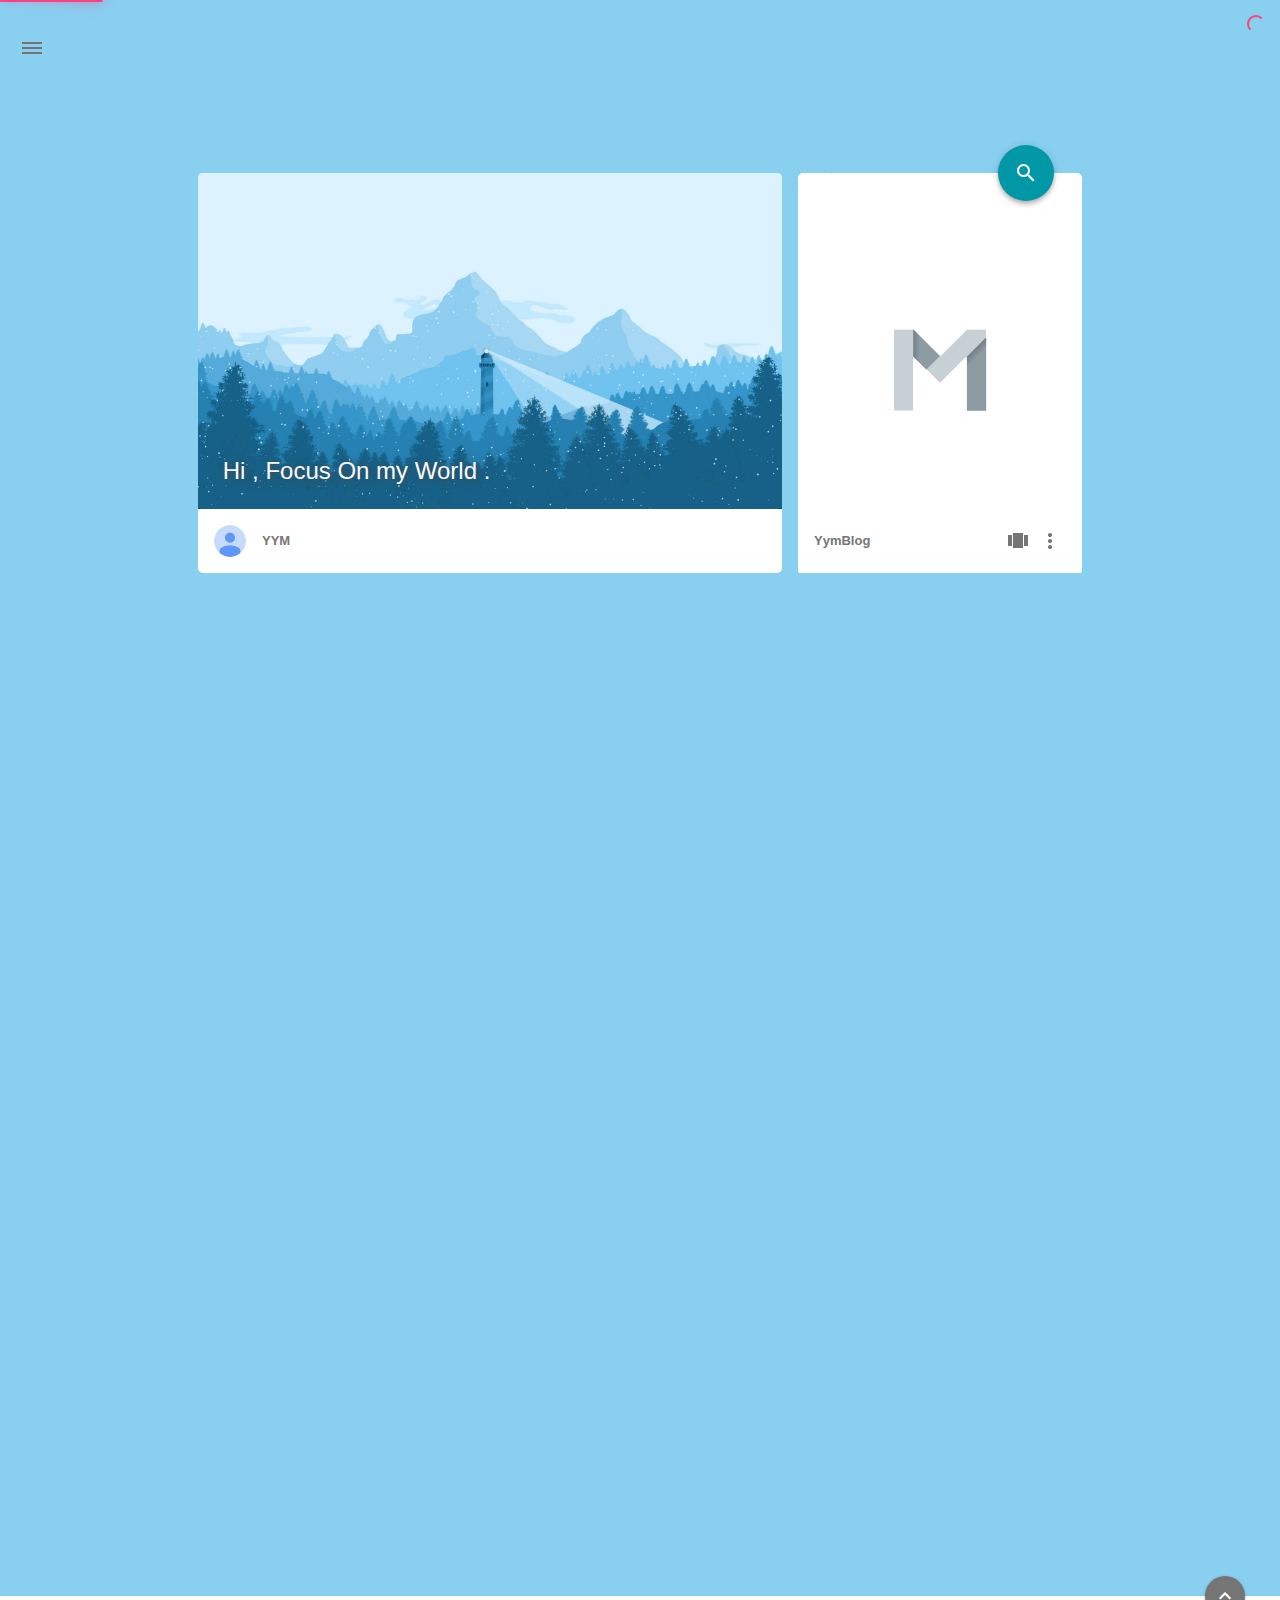
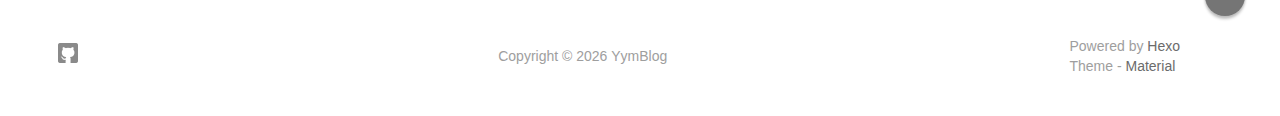
==== commit d2e761f0: "Site updated: 2016-11-23 18:24:58" ====
--- a/index.html
+++ b/index.html
@@ -4,7 +4,7 @@
     <!-- Title -->
     
     <title>
-        null
+        YymBlog
     </title>
     
     <!-- Favicons -->
@@ -35,12 +35,12 @@
     <!-- Add to homescreen for Safari on iOS -->
     <meta name="apple-mobile-web-app-capable" content="yes">
     <meta name="apple-mobile-web-app-status-bar-style" content="black">
-    <meta name="apple-mobile-web-app-title" content="null">
+    <meta name="apple-mobile-web-app-title" content="YymBlog">
     
     <!-- The Open Graph protocol -->
     <meta property="og:url" content="http://yoursite.com">
     <meta property="og:type" content="blog">
-    <meta property="og:title" content="null">
+    <meta property="og:title" content="YymBlog">
     <meta property="og:description" content="null">
     
      <!--[if lte IE 9]>
@@ -251,7 +251,7 @@
     <div class="mdl-card__supporting-text meta meta--fill mdl-color-text--grey-600">
         <!-- Blog Title -->
         <div>
-            <strong>null</strong>
+            <strong>YymBlog</strong>
         </div>
         <div class="section-spacer"></div>
         
@@ -282,7 +282,7 @@
                     文章 RSS
                 </li>
             </a>
-            <a class="index_share-link" href="https://twitter.com/intent/tweet?text=null&url=http://yoursite.com/&via=YYM" target="_blank">
+            <a class="index_share-link" href="https://twitter.com/intent/tweet?text=YymBlog&url=http://yoursite.com/&via=YYM" target="_blank">
                 <li class="mdl-menu__item mdl-js-ripple-effect">
                     分享到 Twitter
                 </li>
@@ -292,7 +292,7 @@
                     分享到 Google+
                 </li>
             </a>
-            <a class="index_share-link" href="http://service.weibo.com/share/share.php?appkey=&title=null&url=http://yoursite.com/&pic=&searchPic=false&style=simple" target="_blank">
+            <a class="index_share-link" href="http://service.weibo.com/share/share.php?appkey=&title=YymBlog&url=http://yoursite.com/&pic=&searchPic=false&style=simple" target="_blank">
                 <li class="mdl-menu__item mdl-js-ripple-effect">
                     分享到微博
                 </li>
@@ -653,7 +653,7 @@
 
 
 		<!--Copyright-->
-		<div id="copyright">Copyright&nbsp;©&nbsp;<script type="text/javascript">var fd = new Date();document.write(fd.getFullYear());</script>&nbsp;</div>
+		<div id="copyright">Copyright&nbsp;©&nbsp;<script type="text/javascript">var fd = new Date();document.write(fd.getFullYear());</script>&nbsp;YymBlog</div>
 
 		<!-- Paradox Footer Right Section -->
 
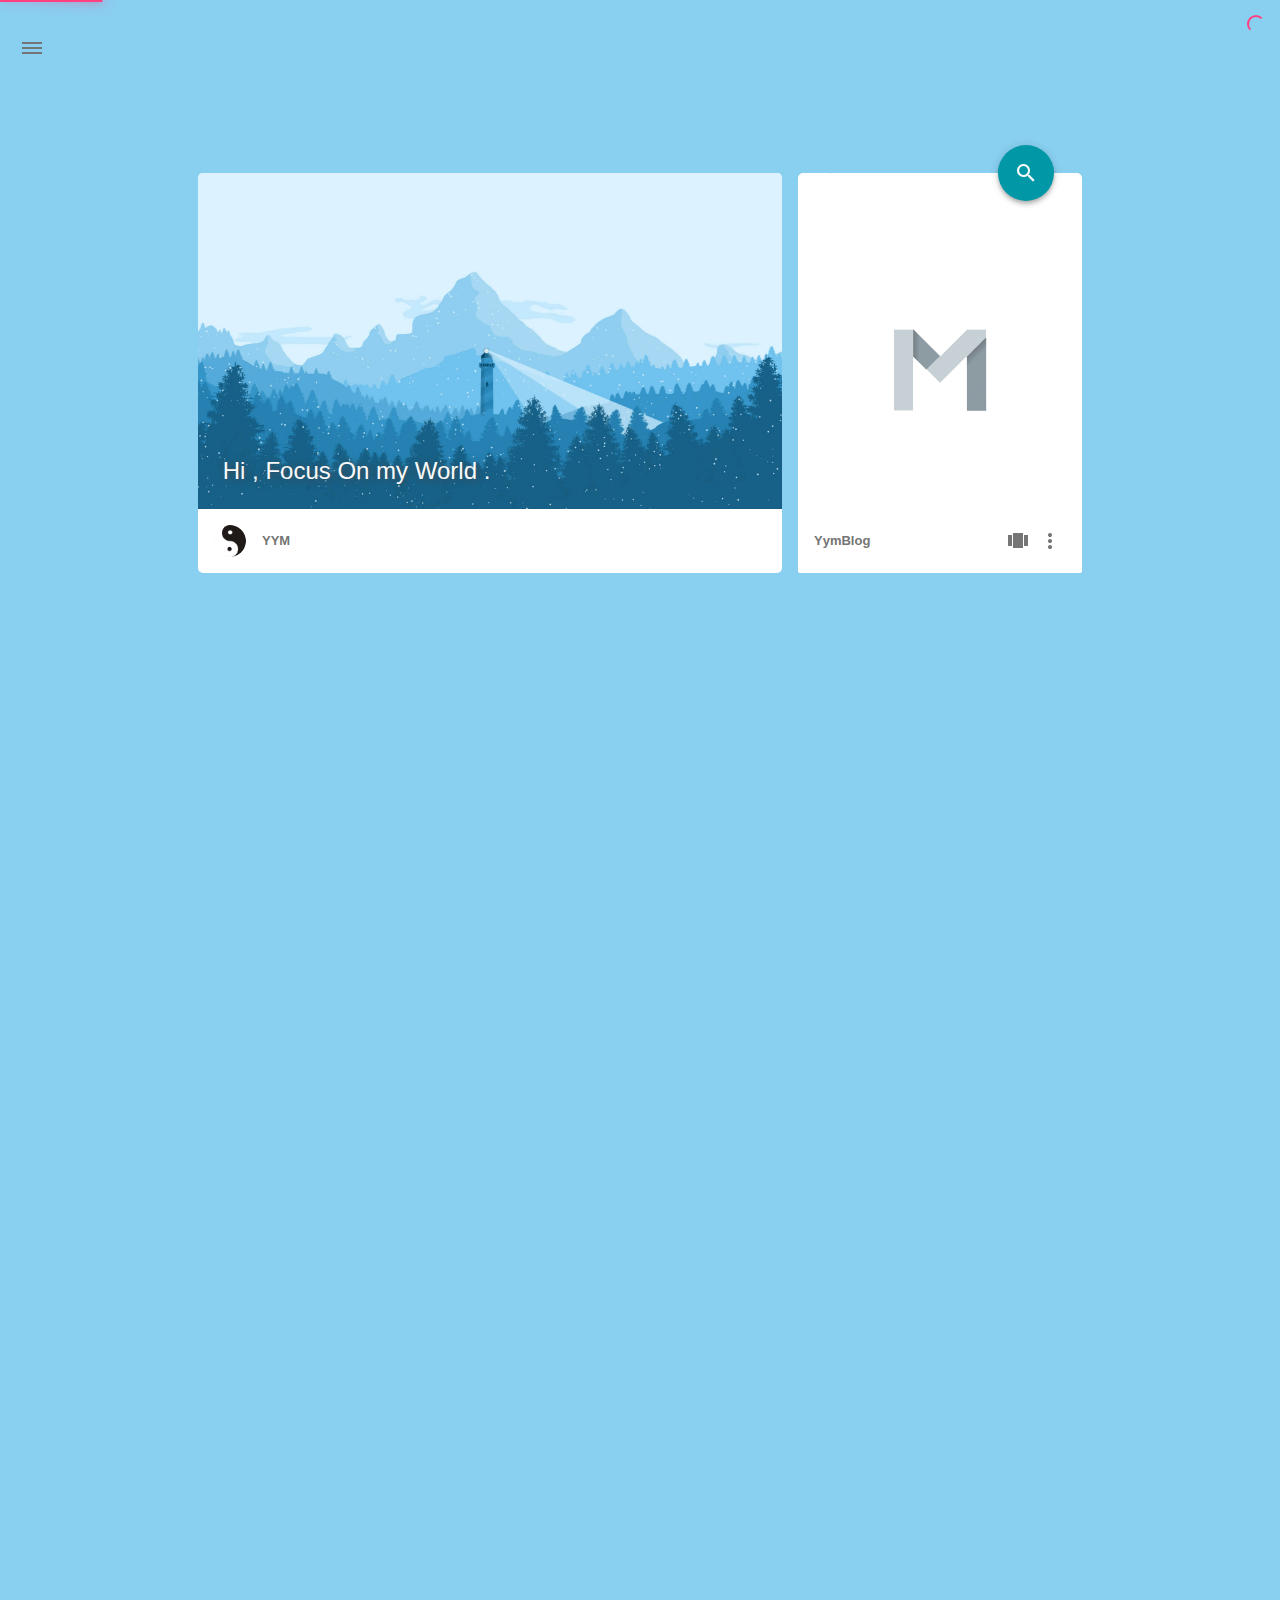
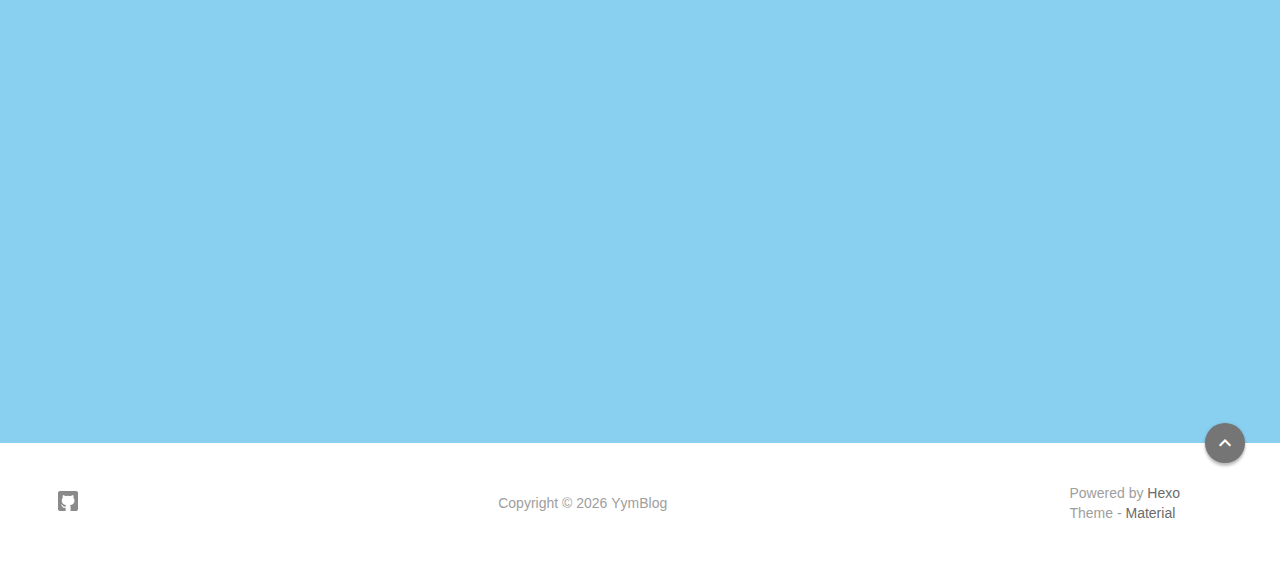
==== commit 1b79984c: "Site updated: 2016-12-02 17:26:49" ====
--- a/index.html
+++ b/index.html
@@ -420,6 +420,64 @@
 		
 		
     
+		
+			<!-- Paradox Thumbnail -->
+        	<div class="post_entry-module mdl-card mdl-cell mdl-cell--12-col fade out">
+    
+    <!-- Post Thumbnail -->
+	
+		
+			<!-- Random Thumbnail -->
+			<div class="post_thumbnail-random mdl-card__media mdl-color-text--grey-50">
+		
+	
+				
+		<!-- Post Title -->
+		<p class="article-headline-p"><a href="/2016/11/23/开发周报/">开发周报</a></p>
+	</div>
+
+    <!-- Post Excerpt -->
+    <div class="mdl-color-text--grey-600 mdl-card__supporting-text post_entry-content">
+        
+          关于...
+        
+        &nbsp;&nbsp;&nbsp;
+        <span>
+            <a href="/2016/11/23/开发周报/" target="_self">继续阅读</a>
+        </span>
+    </div>
+    <!-- Post_entry Info-->
+    <div id="post_entry-info">
+        <div id="post_entry-left-info" class="mdl-card__supporting-text meta mdl-color-text--grey-600 ">
+            <!-- Author Avatar -->
+            <div id="author-avatar">
+                <img src="/img/avatar.png" width="44px" height="44px" alt="YYM's avatar">
+            </div>
+            <div>
+                <strong>YYM</strong>
+                <span>11月 23, 2016</span>
+            </div>
+        </div>
+        <div id="post_entry-right-info">
+            <!-- Category -->
+            <span class="post_entry-category">
+                
+            </span>
+            
+            
+            
+            <!-- Post Views -->
+            <span class="post_entry-views">
+                
+            </span>
+        </div>
+    </div>
+            
+</div>
+
+		
+		
+    
     
 	
 		<script>
@@ -517,7 +575,7 @@
         </a>
         <ul class="dropdown-menu">
             <li>
-            <a class="sidebar_archives-link" href="/archives/2016/11/">十一月 2016<span class="sidebar_archives-count">2</span></a>
+            <a class="sidebar_archives-link" href="/archives/2016/11/">十一月 2016<span class="sidebar_archives-count">3</span></a>
         </ul>
     </li>
 
@@ -538,7 +596,7 @@
     <li>
         <a href="/archives">
              文章总数
-             <span class="sidebar-badge">2</span>
+             <span class="sidebar-badge">3</span>
         </a>
     </li>
 </ul>
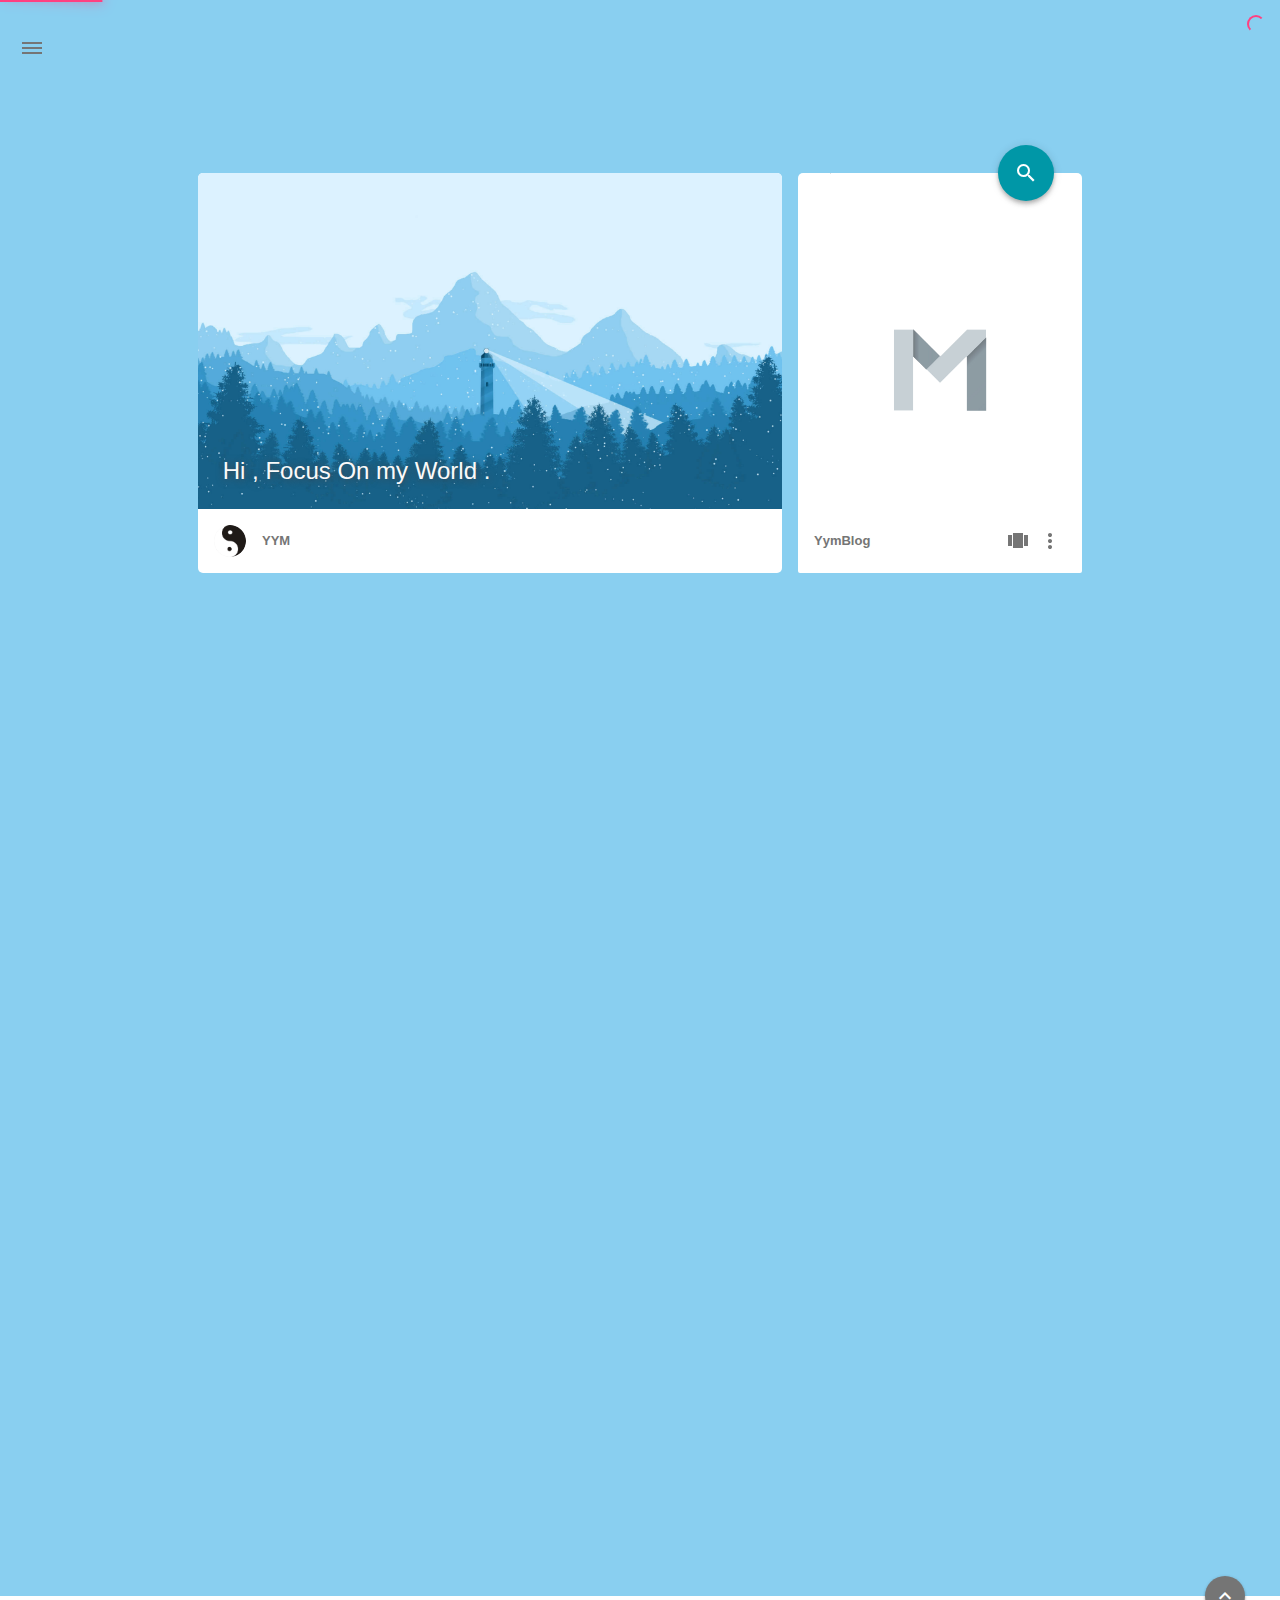
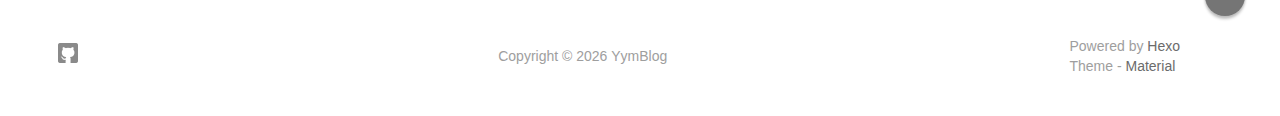
==== commit cf54e4fb: "Site updated: 2016-12-02 17:40:29" ====
--- a/index.html
+++ b/index.html
@@ -349,6 +349,12 @@
             </span>
             
             
+                <!-- Comment Number -->
+                &nbsp;|&nbsp;
+                <span class="post_entry-comment" >
+                        <span class="ds-thread-count" data-thread-key="undefined" data-count-type="comments"></span>
+                </span>
+            
             
             <!-- Post Views -->
             <span class="post_entry-views">
@@ -375,17 +381,17 @@
 	
 				
 		<!-- Post Title -->
-		<p class="article-headline-p"><a href="/2016/11/23/hello-world/">Hello World</a></p>
+		<p class="article-headline-p"><a href="/2016/11/23/开发周报/">开发周报</a></p>
 	</div>
 
     <!-- Post Excerpt -->
     <div class="mdl-color-text--grey-600 mdl-card__supporting-text post_entry-content">
         
-          Welcome to Hexo
+          关于...
         
         &nbsp;&nbsp;&nbsp;
         <span>
-            <a href="/2016/11/23/hello-world/" target="_self">继续阅读</a>
+            <a href="/2016/11/23/开发周报/" target="_self">继续阅读</a>
         </span>
     </div>
     <!-- Post_entry Info-->
@@ -407,63 +413,11 @@
             </span>
             
             
-            
-            <!-- Post Views -->
-            <span class="post_entry-views">
-                
-            </span>
-        </div>
-    </div>
-            
-</div>
-
-		
-		
-    
-		
-			<!-- Paradox Thumbnail -->
-        	<div class="post_entry-module mdl-card mdl-cell mdl-cell--12-col fade out">
-    
-    <!-- Post Thumbnail -->
-	
-		
-			<!-- Random Thumbnail -->
-			<div class="post_thumbnail-random mdl-card__media mdl-color-text--grey-50">
-		
-	
-				
-		<!-- Post Title -->
-		<p class="article-headline-p"><a href="/2016/11/23/开发周报/">开发周报</a></p>
-	</div>
-
-    <!-- Post Excerpt -->
-    <div class="mdl-color-text--grey-600 mdl-card__supporting-text post_entry-content">
-        
-          关于...
-        
-        &nbsp;&nbsp;&nbsp;
-        <span>
-            <a href="/2016/11/23/开发周报/" target="_self">继续阅读</a>
-        </span>
-    </div>
-    <!-- Post_entry Info-->
-    <div id="post_entry-info">
-        <div id="post_entry-left-info" class="mdl-card__supporting-text meta mdl-color-text--grey-600 ">
-            <!-- Author Avatar -->
-            <div id="author-avatar">
-                <img src="/img/avatar.png" width="44px" height="44px" alt="YYM's avatar">
-            </div>
-            <div>
-                <strong>YYM</strong>
-                <span>11月 23, 2016</span>
-            </div>
-        </div>
-        <div id="post_entry-right-info">
-            <!-- Category -->
-            <span class="post_entry-category">
-                
-            </span>
-            
+                <!-- Comment Number -->
+                &nbsp;|&nbsp;
+                <span class="post_entry-comment" >
+                        <span class="ds-thread-count" data-thread-key="undefined" data-count-type="comments"></span>
+                </span>
             
             
             <!-- Post Views -->
@@ -575,7 +529,7 @@
         </a>
         <ul class="dropdown-menu">
             <li>
-            <a class="sidebar_archives-link" href="/archives/2016/11/">十一月 2016<span class="sidebar_archives-count">3</span></a>
+            <a class="sidebar_archives-link" href="/archives/2016/11/">十一月 2016<span class="sidebar_archives-count">2</span></a>
         </ul>
     </li>
 
@@ -596,7 +550,7 @@
     <li>
         <a href="/archives">
              文章总数
-             <span class="sidebar-badge">3</span>
+             <span class="sidebar-badge">2</span>
         </a>
     </li>
 </ul>
@@ -767,6 +721,20 @@
 
 
 
+    <!-- 多说公共 js 代码 start -->
+    <script type="text/javascript">
+    var duoshuoQuery = {short_name:"YYM"};
+        (function() {
+            var ds = document.createElement('script');
+            ds.type = 'text/javascript';ds.async = true;
+            ds.src = 'https://static.duoshuo.com/embed.js';
+            ds.charset = 'UTF-8';
+            (document.getElementsByTagName('head')[0] 
+             || document.getElementsByTagName('body')[0]).appendChild(ds);
+        })();
+    </script>
+    <!-- 多说公共 js 代码 end -->
+
 
 
 
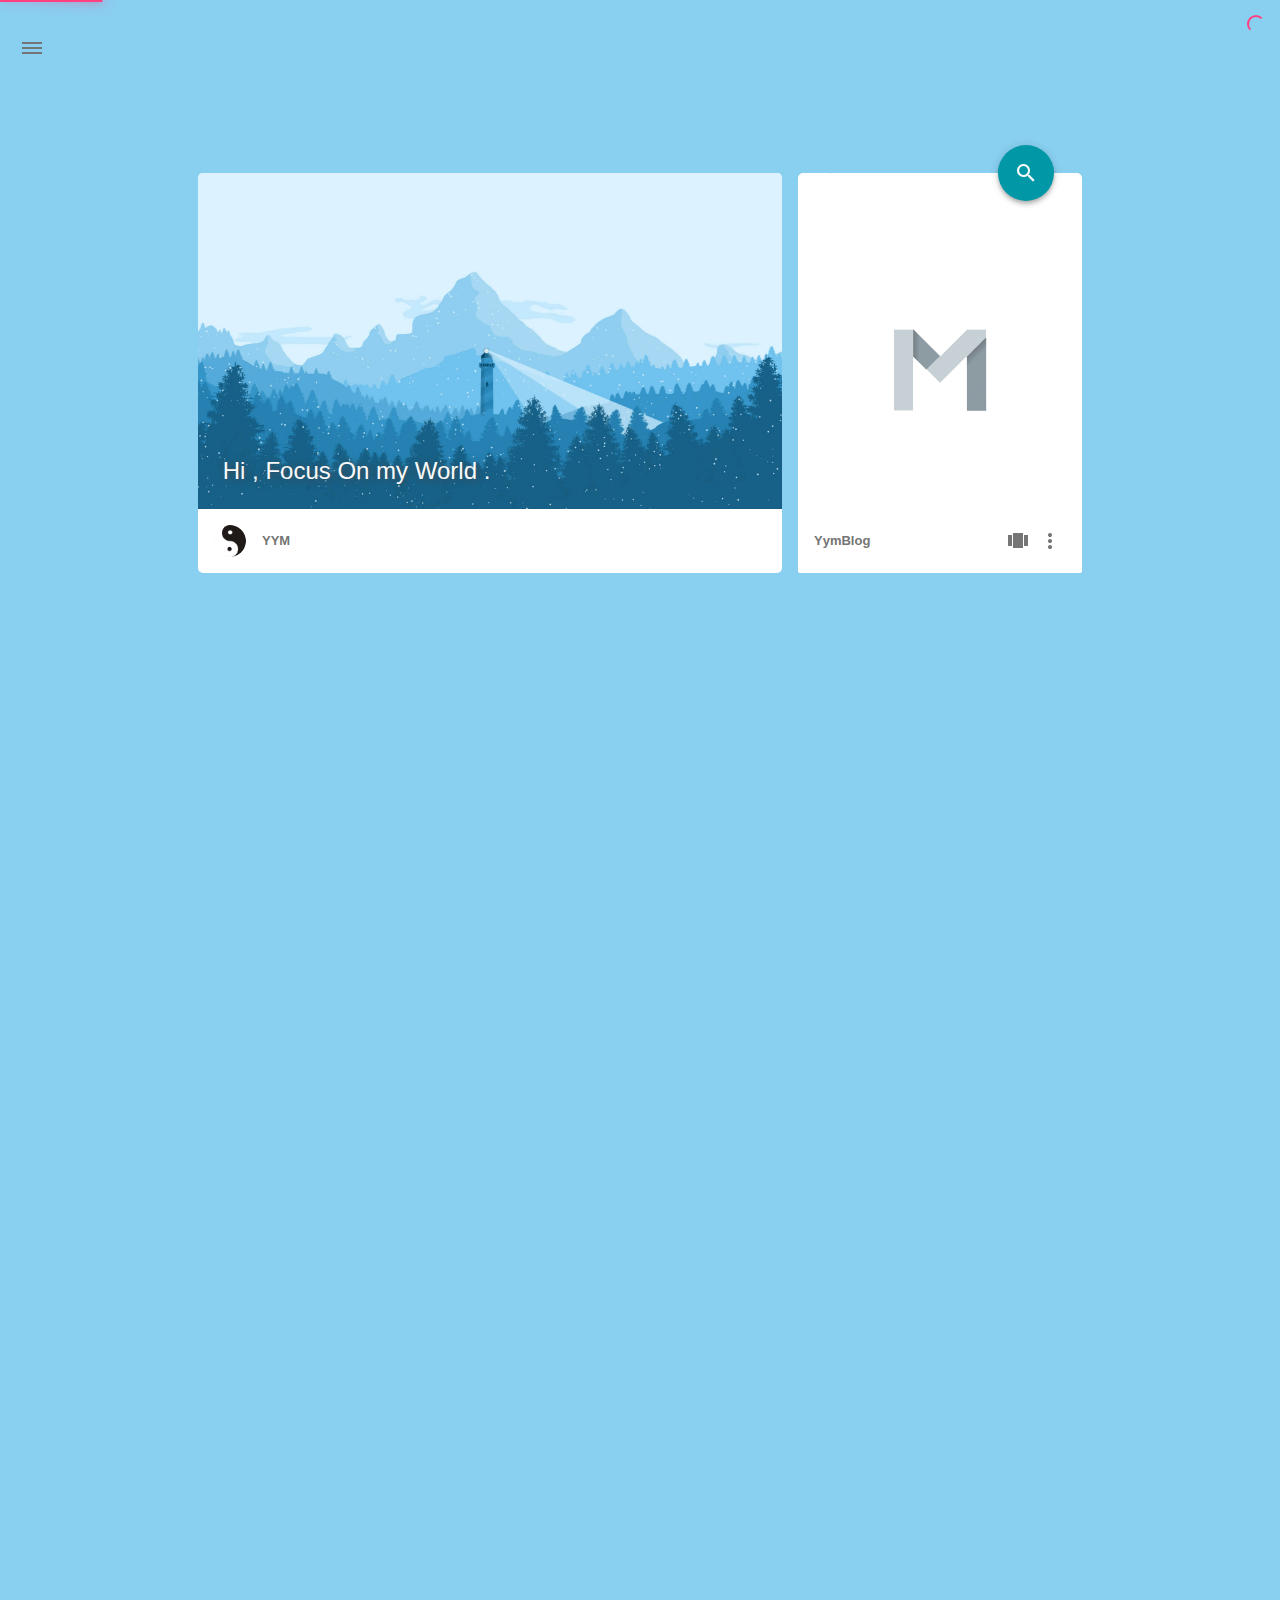
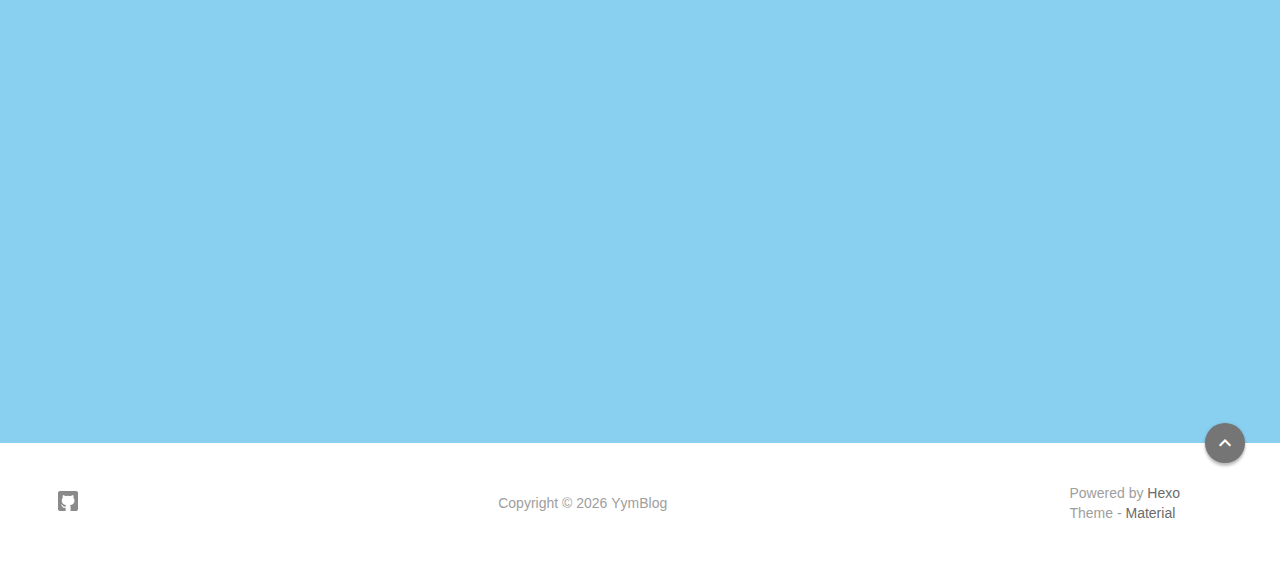
==== commit 370726ec: "Site updated: 2016-12-03 12:33:38" ====
--- a/index.html
+++ b/index.html
@@ -317,17 +317,17 @@
 	
 				
 		<!-- Post Title -->
-		<p class="article-headline-p"><a href="/2016/11/23/hexo-基本使用/">Hexo 基本使用</a></p>
+		<p class="article-headline-p"><a href="/2016/12/03/关于“巨婴”的反思/">关于“巨婴”的反思</a></p>
 	</div>
 
     <!-- Post Excerpt -->
     <div class="mdl-color-text--grey-600 mdl-card__supporting-text post_entry-content">
         
-          Hexo介...
+          最近看了罗老师的节目 “巨婴国“ 很受触动，这期节目让我认识到其实自己还是一个程度很深的巨婴！这才使我开始写这篇文章来认识自己，从而得到心理治疗。
         
         &nbsp;&nbsp;&nbsp;
         <span>
-            <a href="/2016/11/23/hexo-基本使用/" target="_self">继续阅读</a>
+            <a href="/2016/12/03/关于“巨婴”的反思/" target="_self">继续阅读</a>
         </span>
     </div>
     <!-- Post_entry Info-->
@@ -339,7 +339,7 @@
             </div>
             <div>
                 <strong>YYM</strong>
-                <span>11月 23, 2016</span>
+                <span>12月 03, 2016</span>
             </div>
         </div>
         <div id="post_entry-right-info">
@@ -381,7 +381,7 @@
 	
 				
 		<!-- Post Title -->
-		<p class="article-headline-p"><a href="/2016/11/23/开发周报/">开发周报</a></p>
+		<p class="article-headline-p"><a href="/2016/11/25/开发周报/">开发周报</a></p>
 	</div>
 
     <!-- Post Excerpt -->
@@ -391,7 +391,71 @@
         
         &nbsp;&nbsp;&nbsp;
         <span>
-            <a href="/2016/11/23/开发周报/" target="_self">继续阅读</a>
+            <a href="/2016/11/25/开发周报/" target="_self">继续阅读</a>
+        </span>
+    </div>
+    <!-- Post_entry Info-->
+    <div id="post_entry-info">
+        <div id="post_entry-left-info" class="mdl-card__supporting-text meta mdl-color-text--grey-600 ">
+            <!-- Author Avatar -->
+            <div id="author-avatar">
+                <img src="/img/avatar.png" width="44px" height="44px" alt="YYM's avatar">
+            </div>
+            <div>
+                <strong>YYM</strong>
+                <span>11月 25, 2016</span>
+            </div>
+        </div>
+        <div id="post_entry-right-info">
+            <!-- Category -->
+            <span class="post_entry-category">
+                
+            </span>
+            
+            
+                <!-- Comment Number -->
+                &nbsp;|&nbsp;
+                <span class="post_entry-comment" >
+                        <span class="ds-thread-count" data-thread-key="undefined" data-count-type="comments"></span>
+                </span>
+            
+            
+            <!-- Post Views -->
+            <span class="post_entry-views">
+                
+            </span>
+        </div>
+    </div>
+            
+</div>
+
+		
+		
+    
+		
+			<!-- Paradox Thumbnail -->
+        	<div class="post_entry-module mdl-card mdl-cell mdl-cell--12-col fade out">
+    
+    <!-- Post Thumbnail -->
+	
+		
+			<!-- Random Thumbnail -->
+			<div class="post_thumbnail-random mdl-card__media mdl-color-text--grey-50">
+		
+	
+				
+		<!-- Post Title -->
+		<p class="article-headline-p"><a href="/2016/11/23/hexo-基本使用/">Hexo 基本使用</a></p>
+	</div>
+
+    <!-- Post Excerpt -->
+    <div class="mdl-color-text--grey-600 mdl-card__supporting-text post_entry-content">
+        
+          Hexo介...
+        
+        &nbsp;&nbsp;&nbsp;
+        <span>
+            <a href="/2016/11/23/hexo-基本使用/" target="_self">继续阅读</a>
         </span>
     </div>
     <!-- Post_entry Info-->
@@ -529,7 +593,7 @@
         </a>
         <ul class="dropdown-menu">
             <li>
-            <a class="sidebar_archives-link" href="/archives/2016/11/">十一月 2016<span class="sidebar_archives-count">2</span></a>
+            <a class="sidebar_archives-link" href="/archives/2016/12/">十二月 2016<span class="sidebar_archives-count">1</span></a></li><li><a class="sidebar_archives-link" href="/archives/2016/11/">十一月 2016<span class="sidebar_archives-count">2</span></a>
         </ul>
     </li>
 
@@ -550,7 +614,7 @@
     <li>
         <a href="/archives">
              文章总数
-             <span class="sidebar-badge">2</span>
+             <span class="sidebar-badge">3</span>
         </a>
     </li>
 </ul>
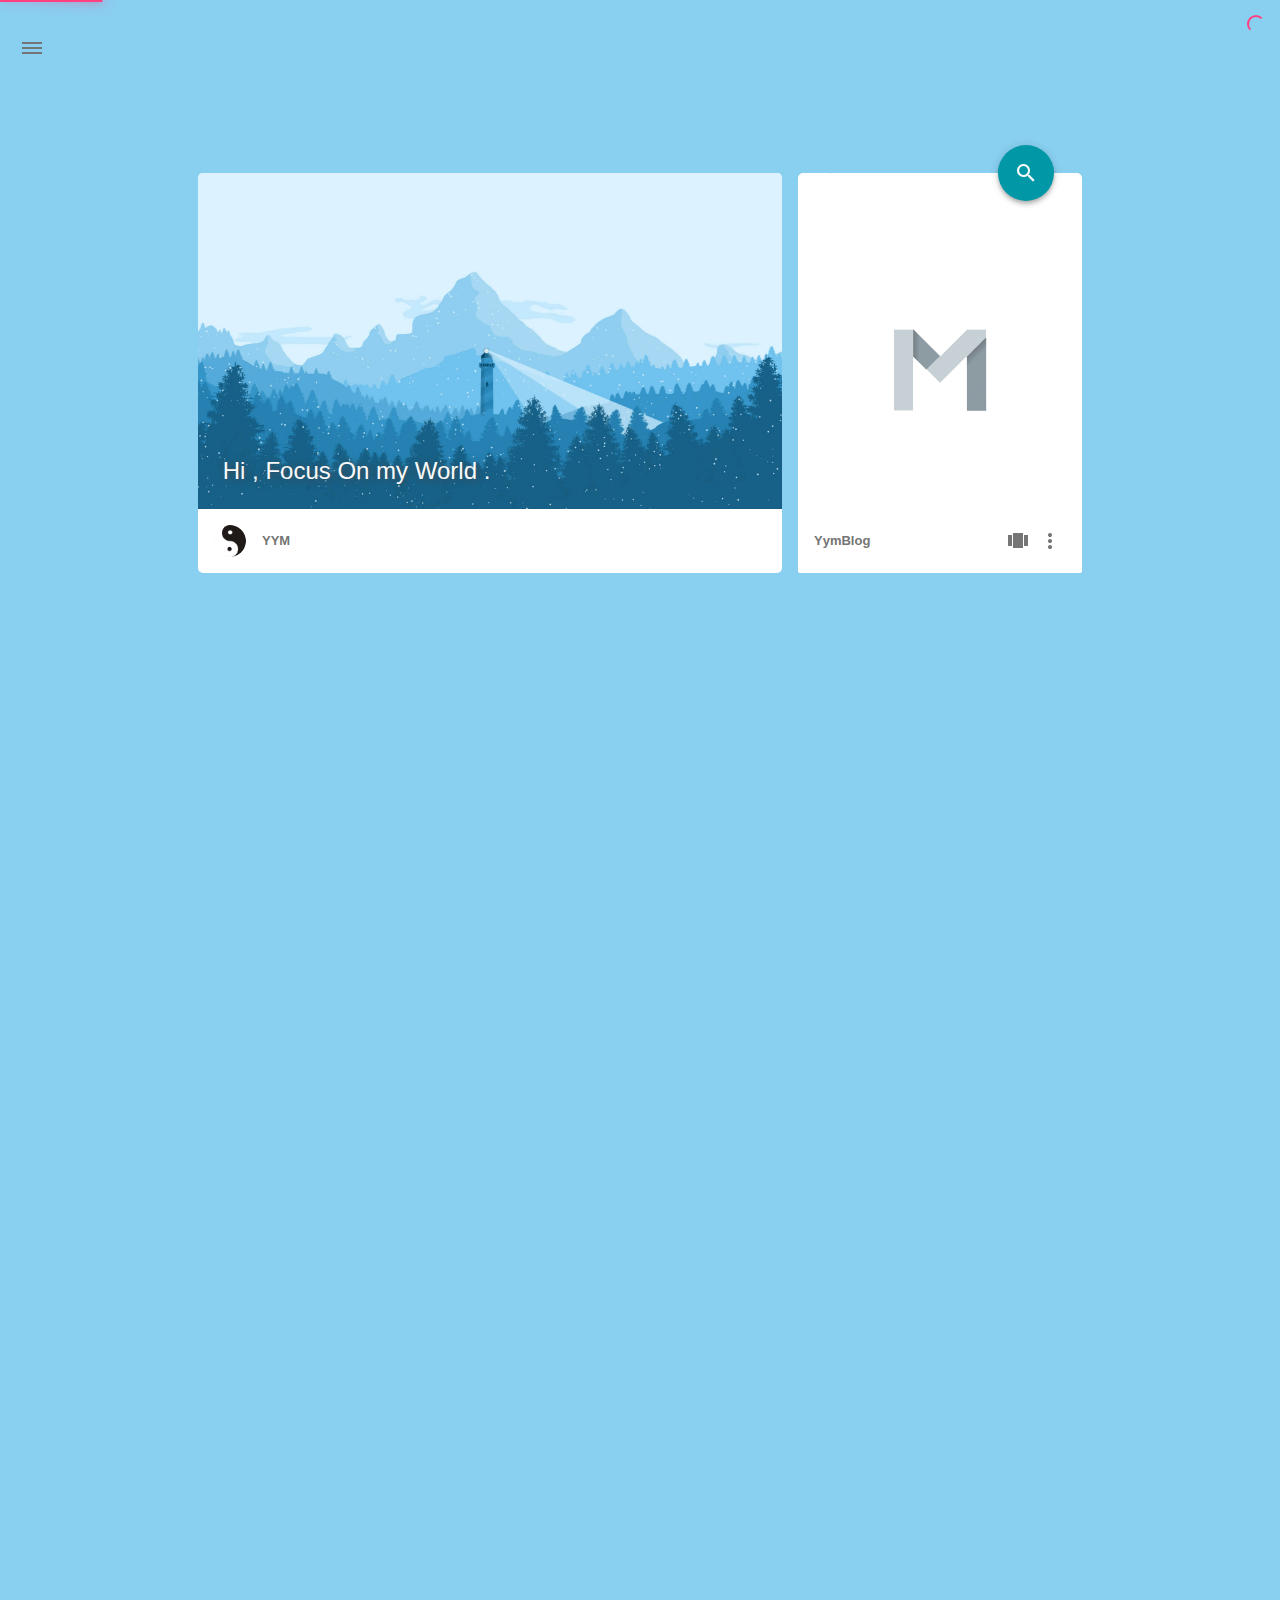
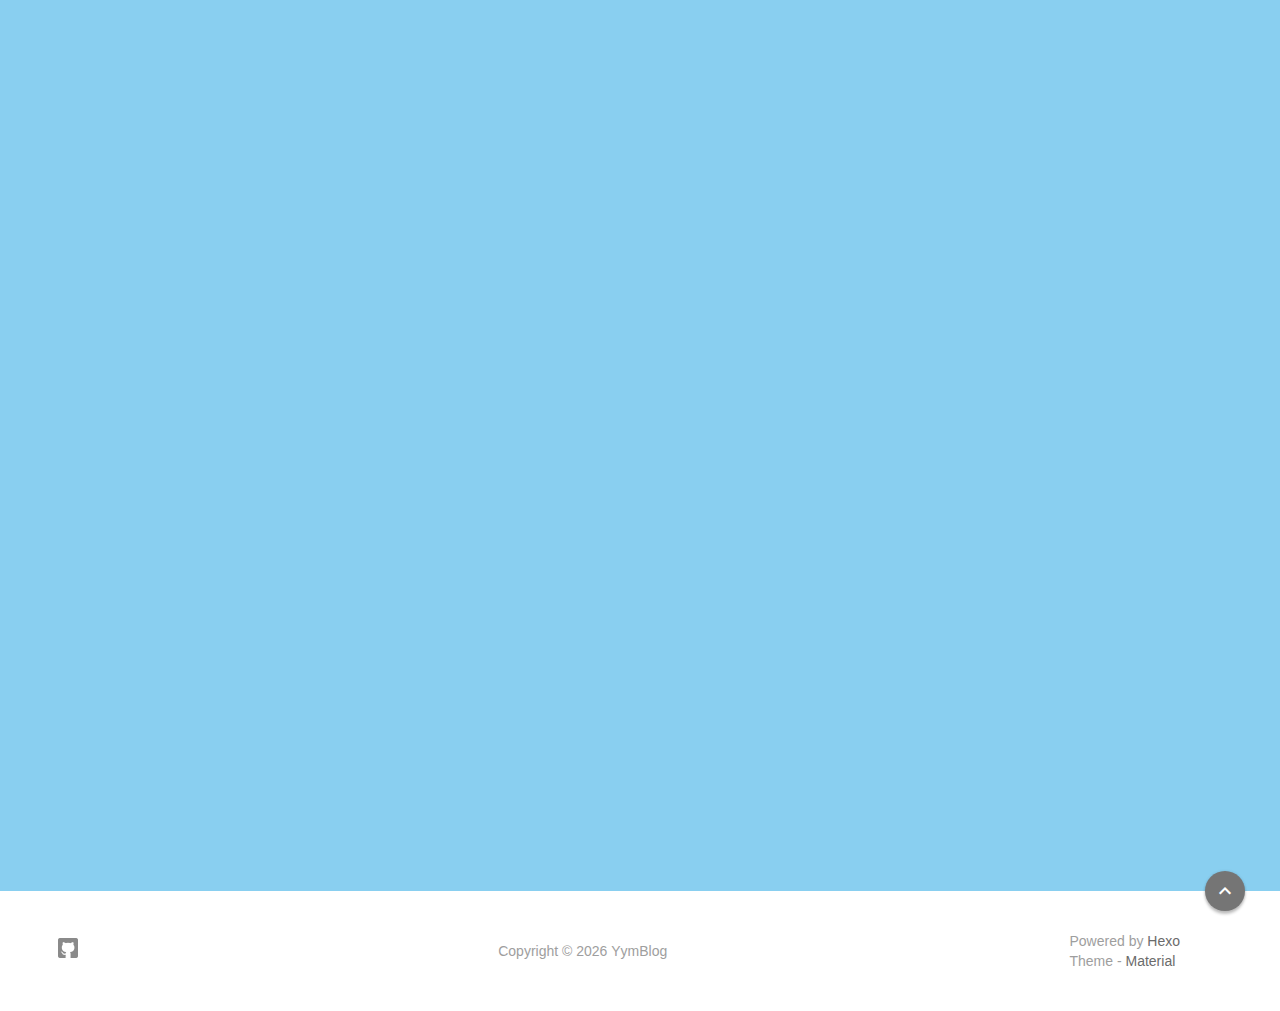
==== commit 8c769081: "Site updated: 2017-01-03 08:49:07" ====
--- a/index.html
+++ b/index.html
@@ -317,6 +317,70 @@
 	
 				
 		<!-- Post Title -->
+		<p class="article-headline-p"><a href="/2016/12/30/见闻以及年底总结/">见闻以及年底总结</a></p>
+	</div>
+
+    <!-- Post Excerpt -->
+    <div class="mdl-color-text--grey-600 mdl-card__supporting-text post_entry-content">
+        
+           今天周五，明天放假。现在利用在公司的时间写一篇博客，写这篇博客呢，并没有什么特别想要表达的思想,也许只是在寥寥无几的博客上再加上一篇，发发牢骚,这...
+        
+        &nbsp;&nbsp;&nbsp;
+        <span>
+            <a href="/2016/12/30/见闻以及年底总结/" target="_self">继续阅读</a>
+        </span>
+    </div>
+    <!-- Post_entry Info-->
+    <div id="post_entry-info">
+        <div id="post_entry-left-info" class="mdl-card__supporting-text meta mdl-color-text--grey-600 ">
+            <!-- Author Avatar -->
+            <div id="author-avatar">
+                <img src="/img/avatar.png" width="44px" height="44px" alt="YYM's avatar">
+            </div>
+            <div>
+                <strong>YYM</strong>
+                <span>12月 30, 2016</span>
+            </div>
+        </div>
+        <div id="post_entry-right-info">
+            <!-- Category -->
+            <span class="post_entry-category">
+                
+            </span>
+            
+            
+                <!-- Comment Number -->
+                &nbsp;|&nbsp;
+                <span class="post_entry-comment" >
+                        <span class="ds-thread-count" data-thread-key="undefined" data-count-type="comments"></span>
+                </span>
+            
+            
+            <!-- Post Views -->
+            <span class="post_entry-views">
+                
+            </span>
+        </div>
+    </div>
+            
+</div>
+
+		
+		
+    
+		
+			<!-- Paradox Thumbnail -->
+        	<div class="post_entry-module mdl-card mdl-cell mdl-cell--12-col fade out">
+    
+    <!-- Post Thumbnail -->
+	
+		
+			<!-- Random Thumbnail -->
+			<div class="post_thumbnail-random mdl-card__media mdl-color-text--grey-50">
+		
+	
+				
+		<!-- Post Title -->
 		<p class="article-headline-p"><a href="/2016/12/03/关于“巨婴”的反思/">关于“巨婴”的反思</a></p>
 	</div>
 
@@ -593,7 +657,7 @@
         </a>
         <ul class="dropdown-menu">
             <li>
-            <a class="sidebar_archives-link" href="/archives/2016/12/">十二月 2016<span class="sidebar_archives-count">1</span></a></li><li><a class="sidebar_archives-link" href="/archives/2016/11/">十一月 2016<span class="sidebar_archives-count">2</span></a>
+            <a class="sidebar_archives-link" href="/archives/2016/12/">十二月 2016<span class="sidebar_archives-count">2</span></a></li><li><a class="sidebar_archives-link" href="/archives/2016/11/">十一月 2016<span class="sidebar_archives-count">2</span></a>
         </ul>
     </li>
 
@@ -614,7 +678,7 @@
     <li>
         <a href="/archives">
              文章总数
-             <span class="sidebar-badge">3</span>
+             <span class="sidebar-badge">4</span>
         </a>
     </li>
 </ul>
